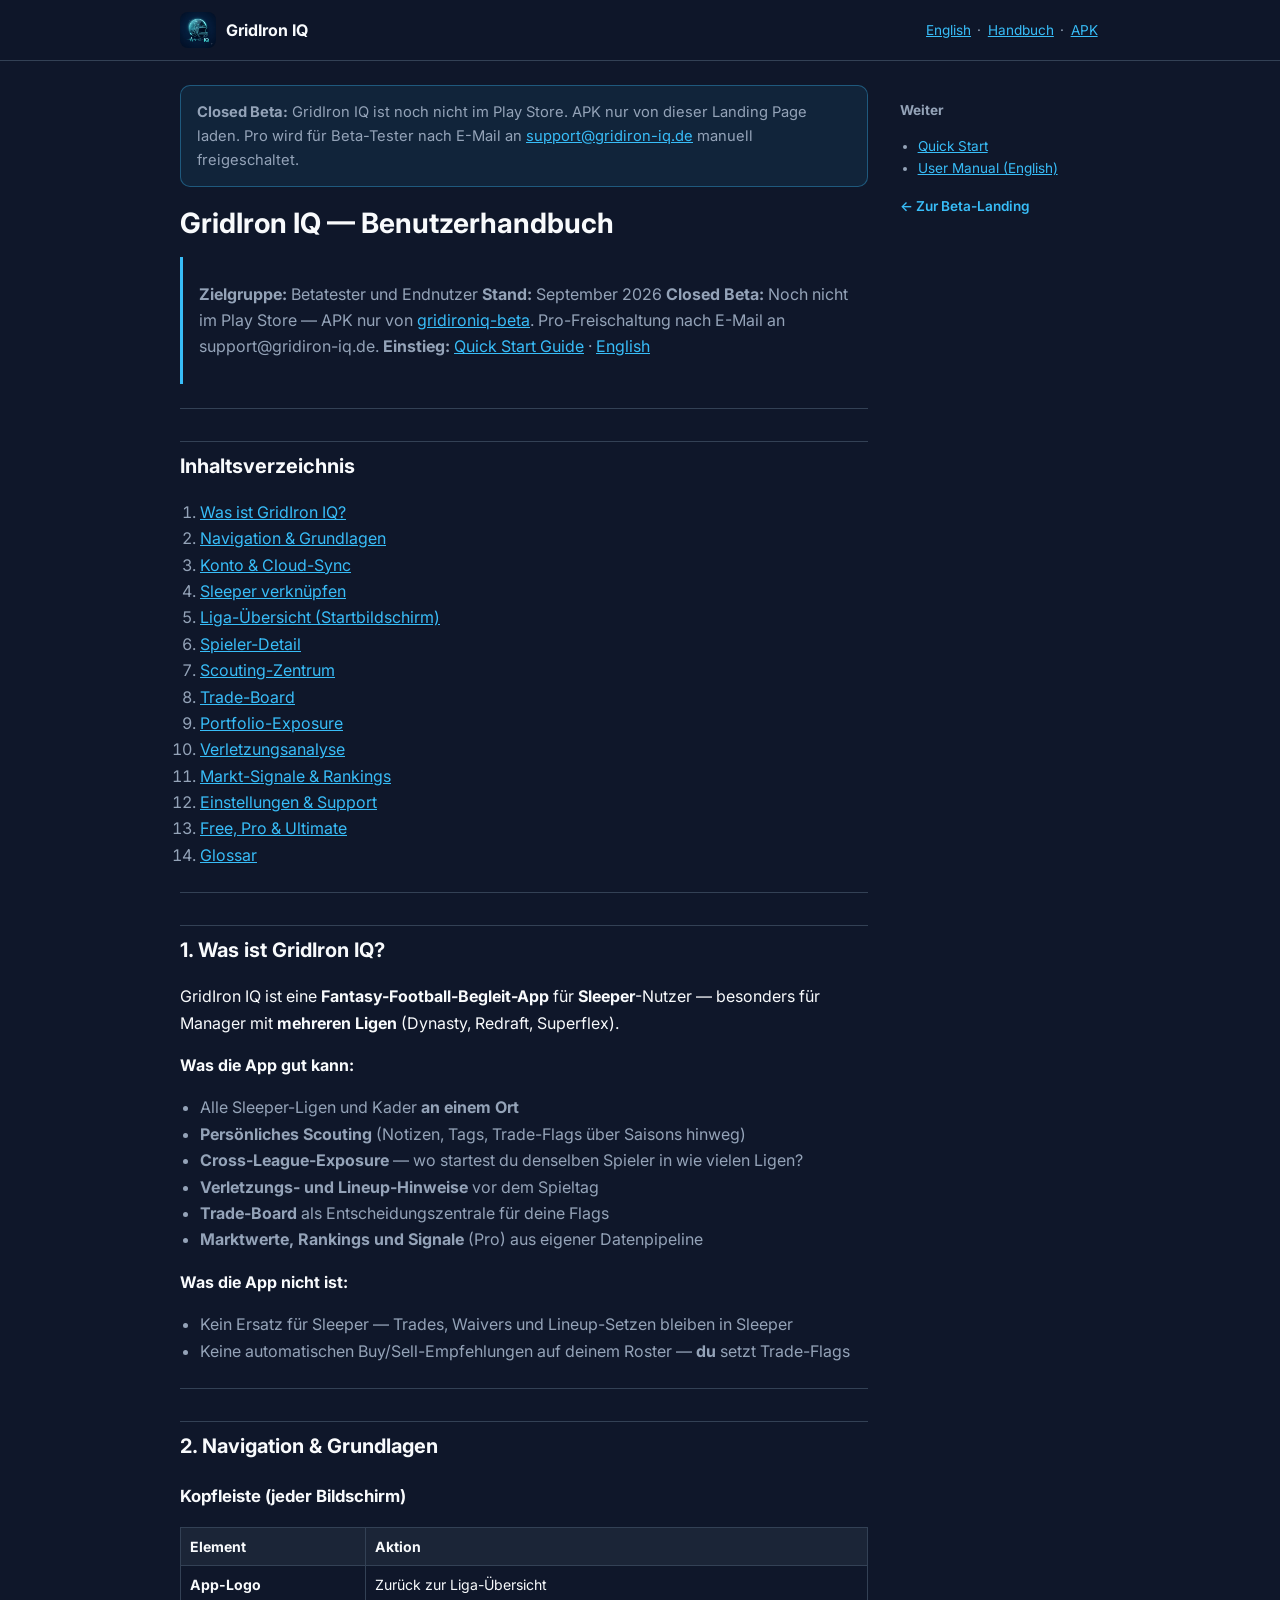
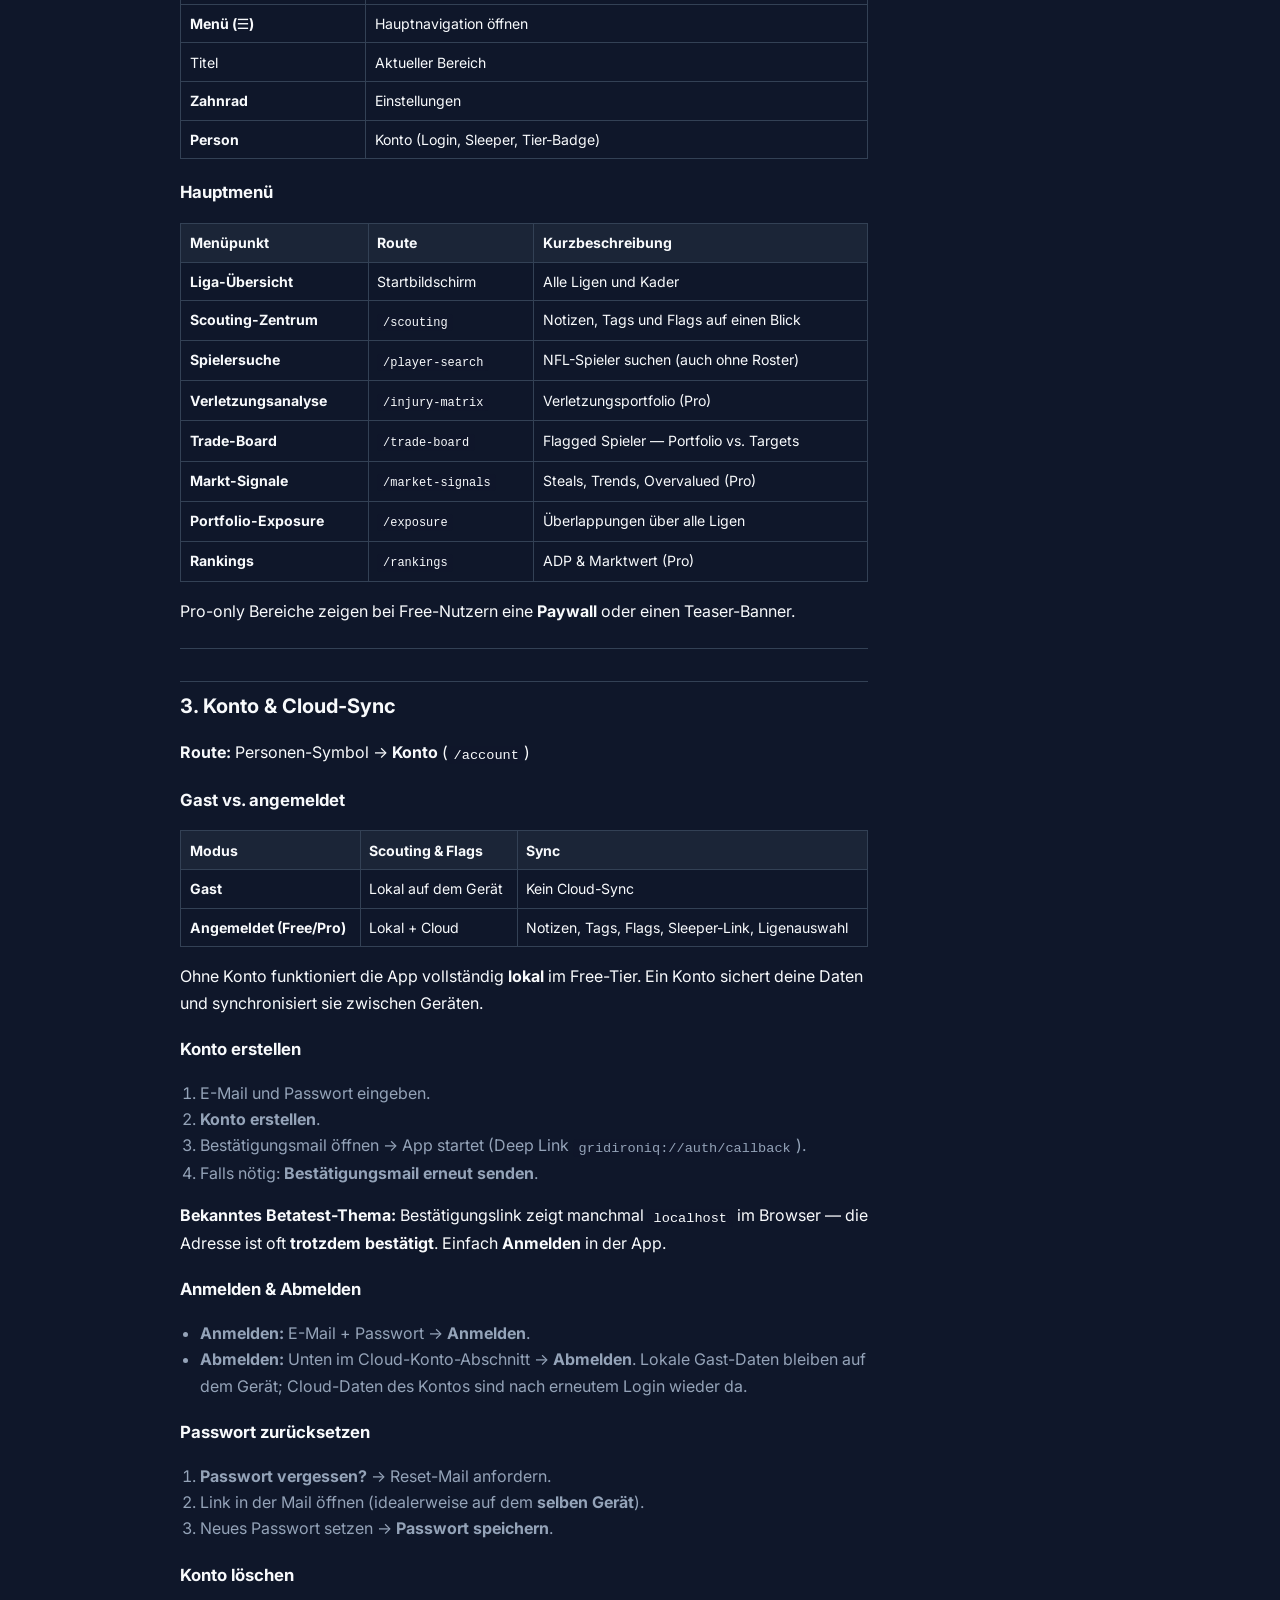
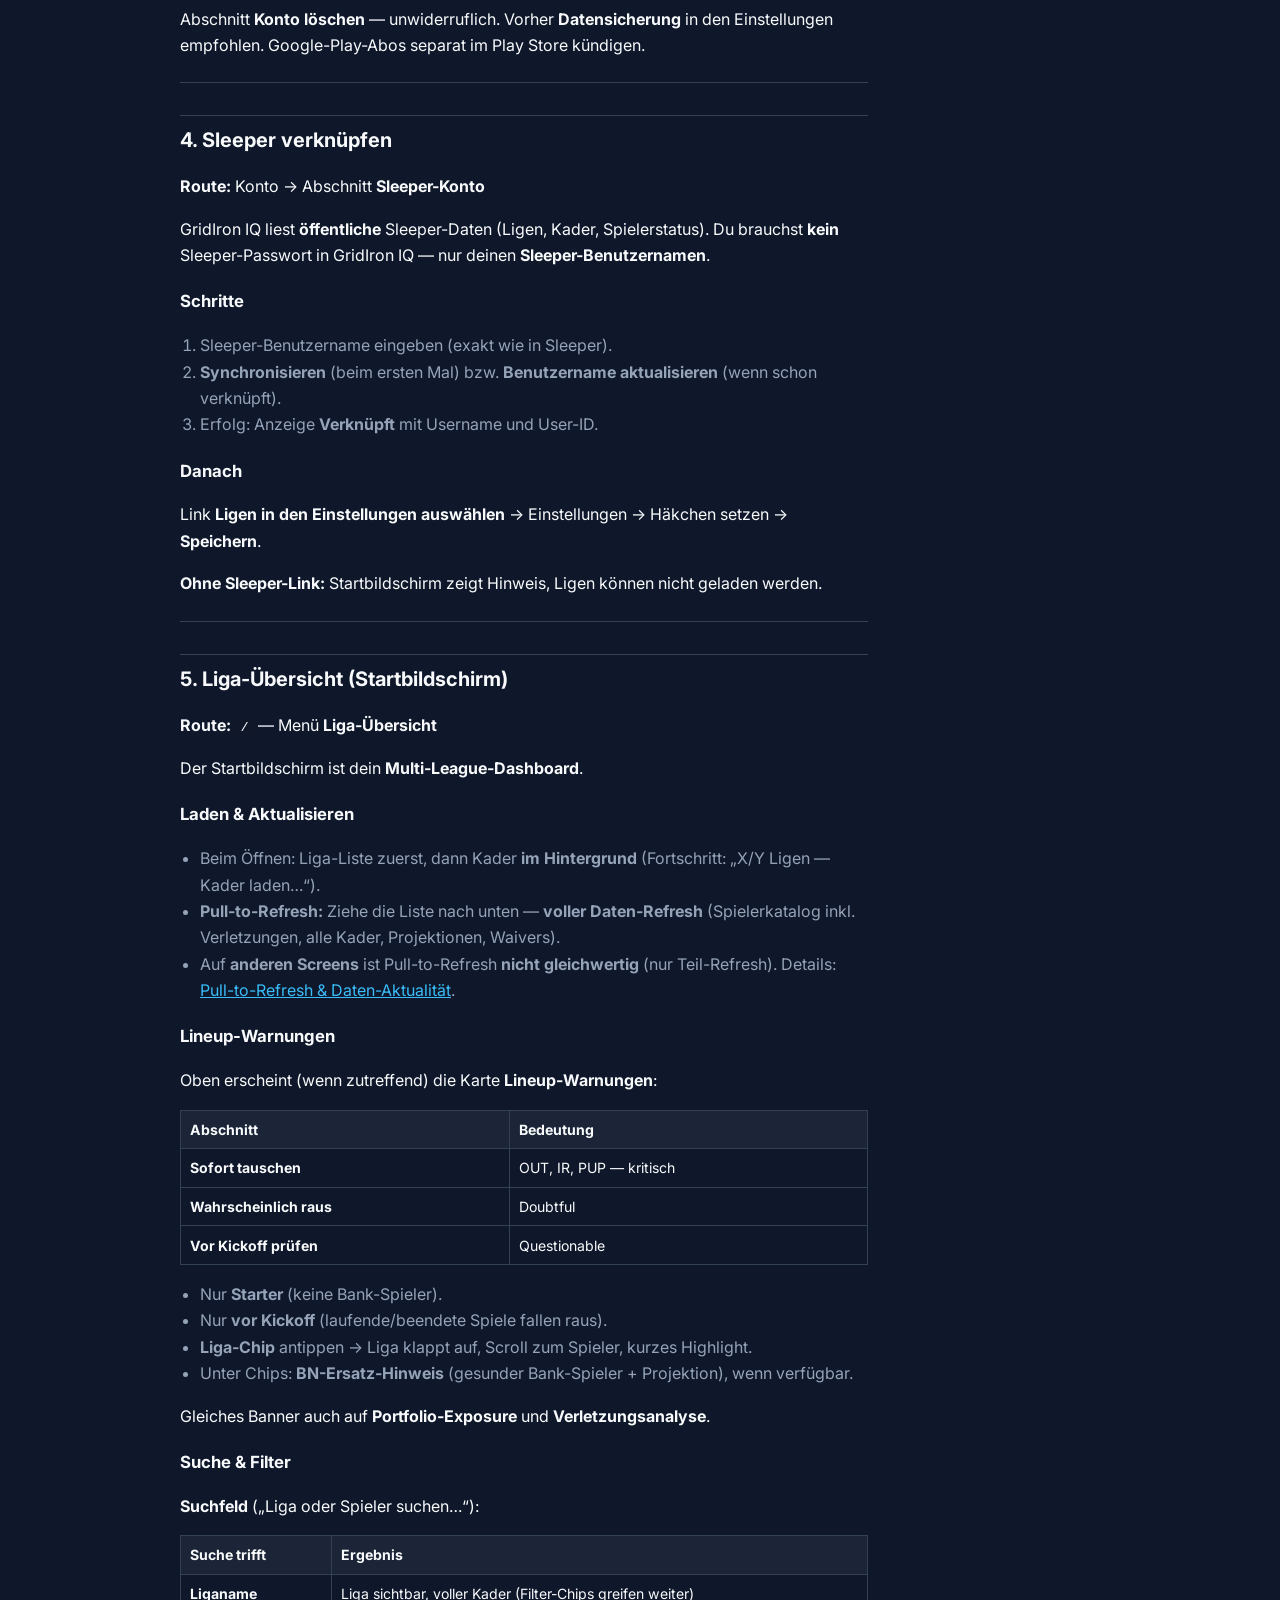
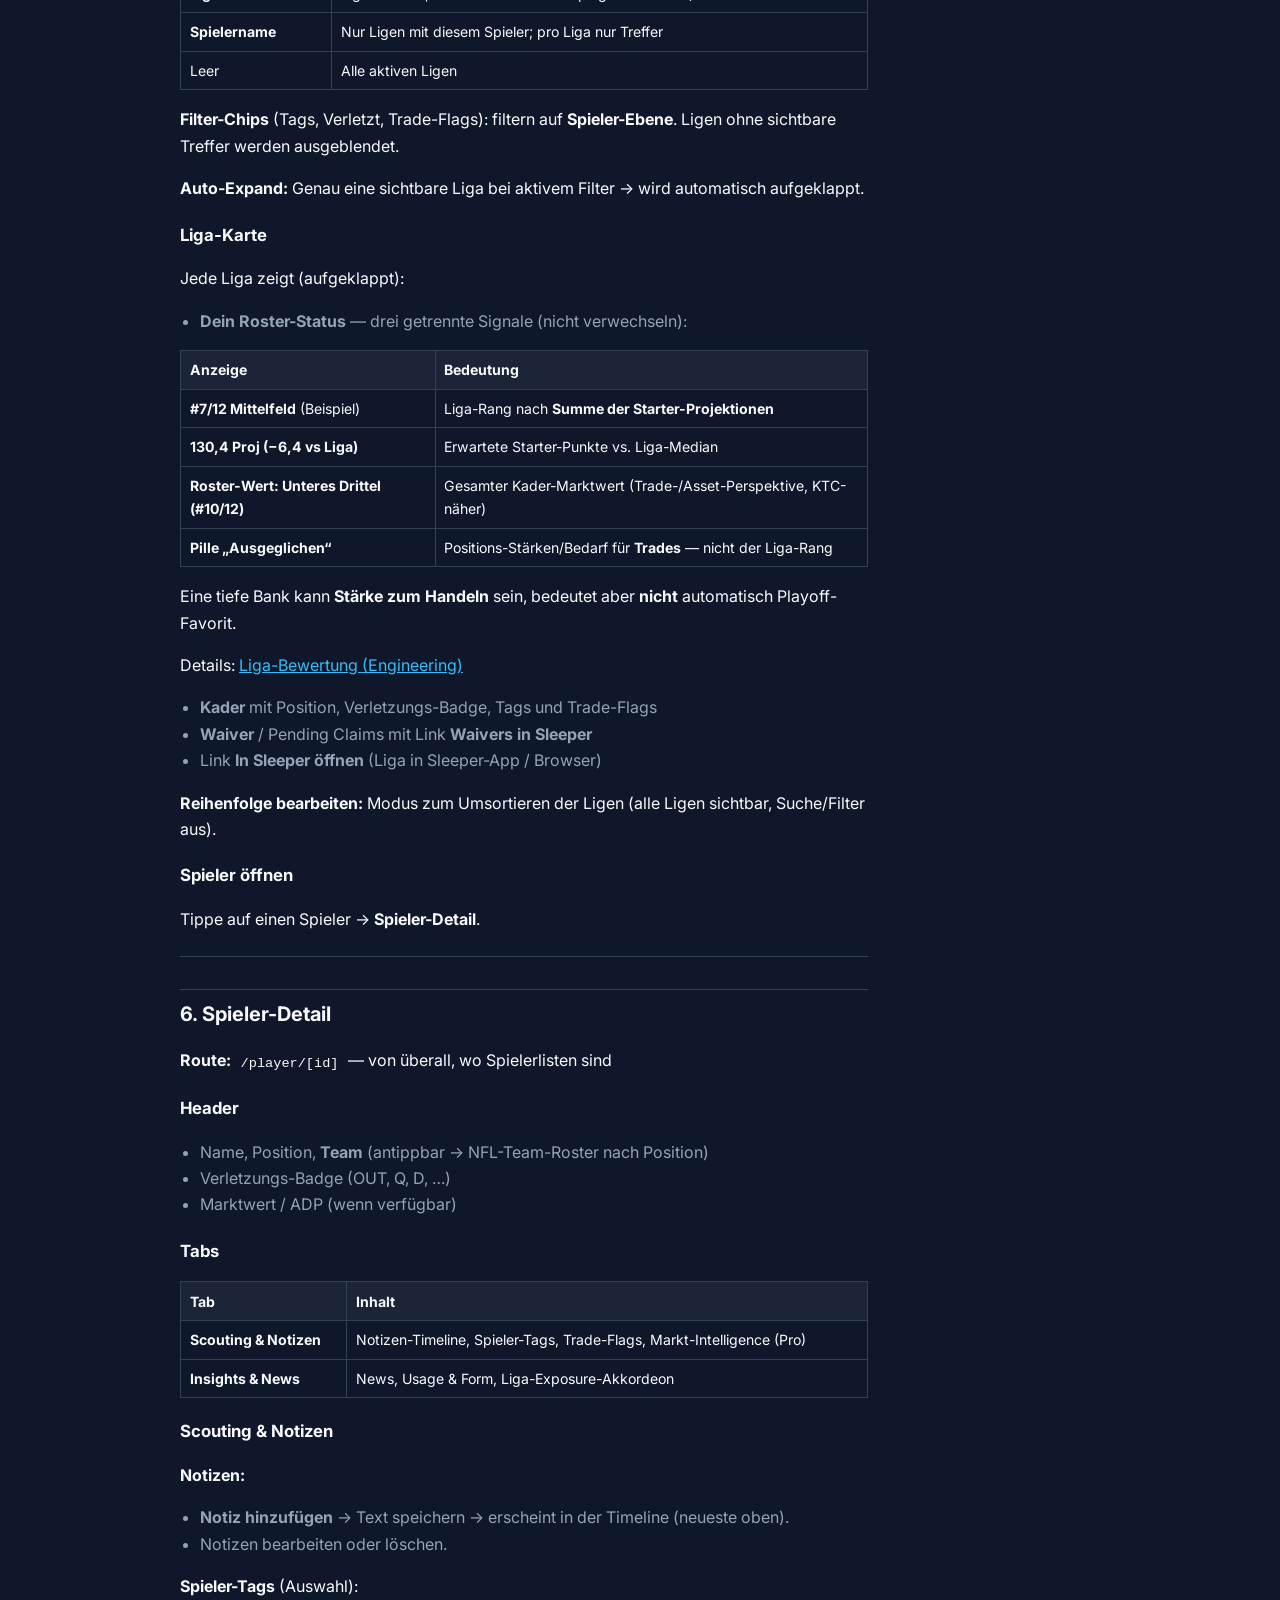
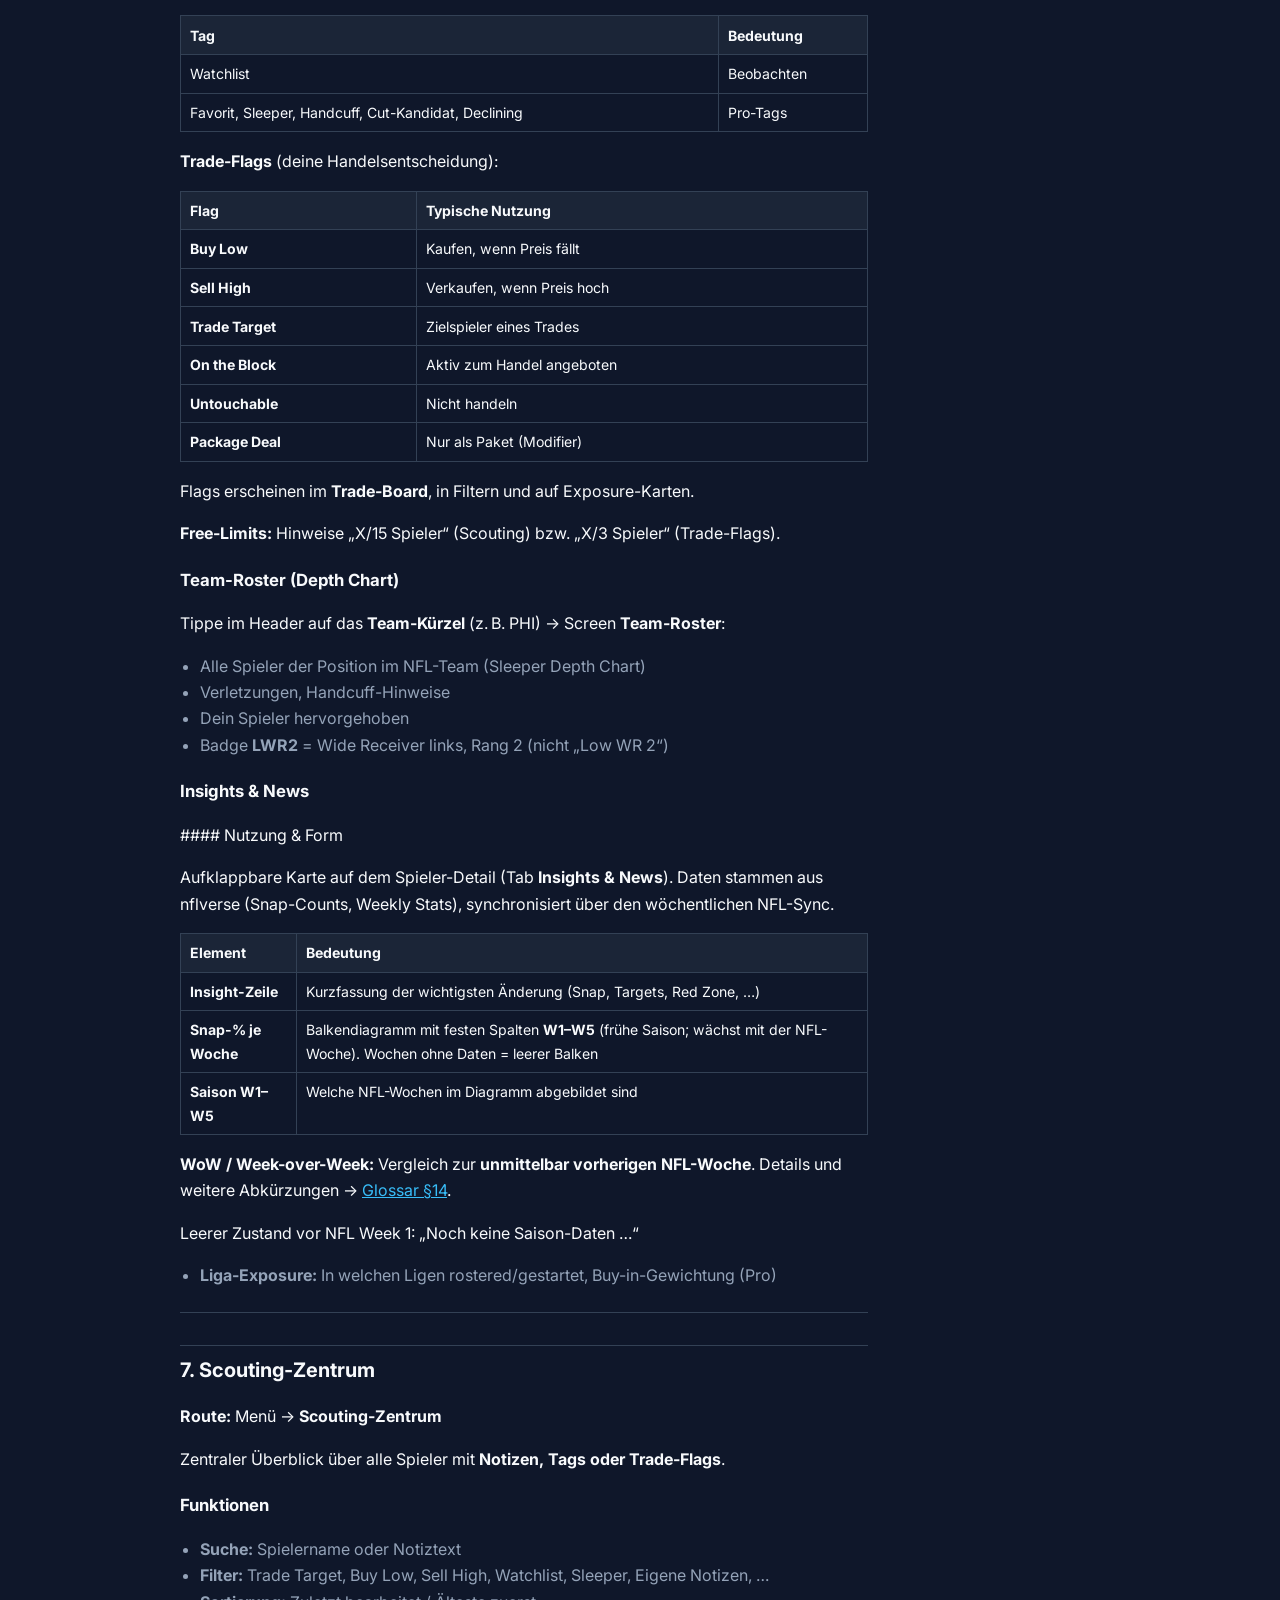
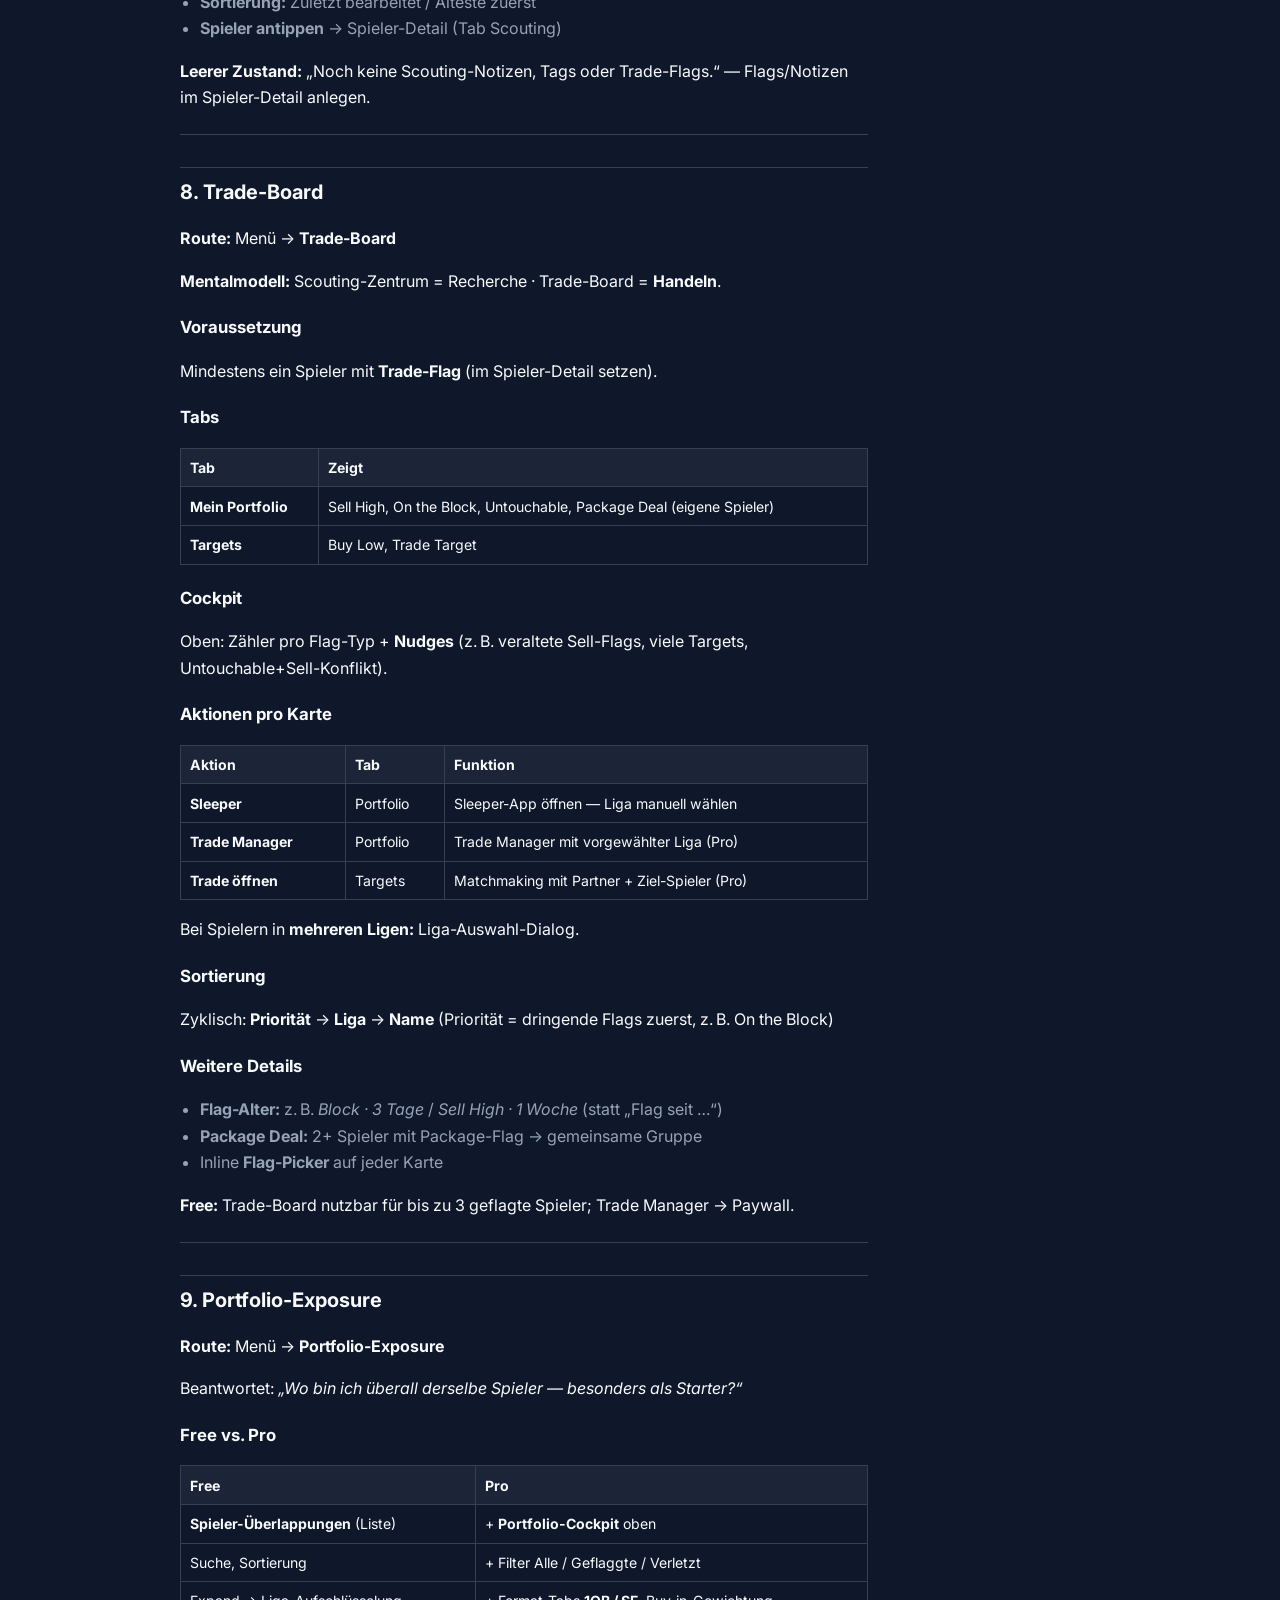
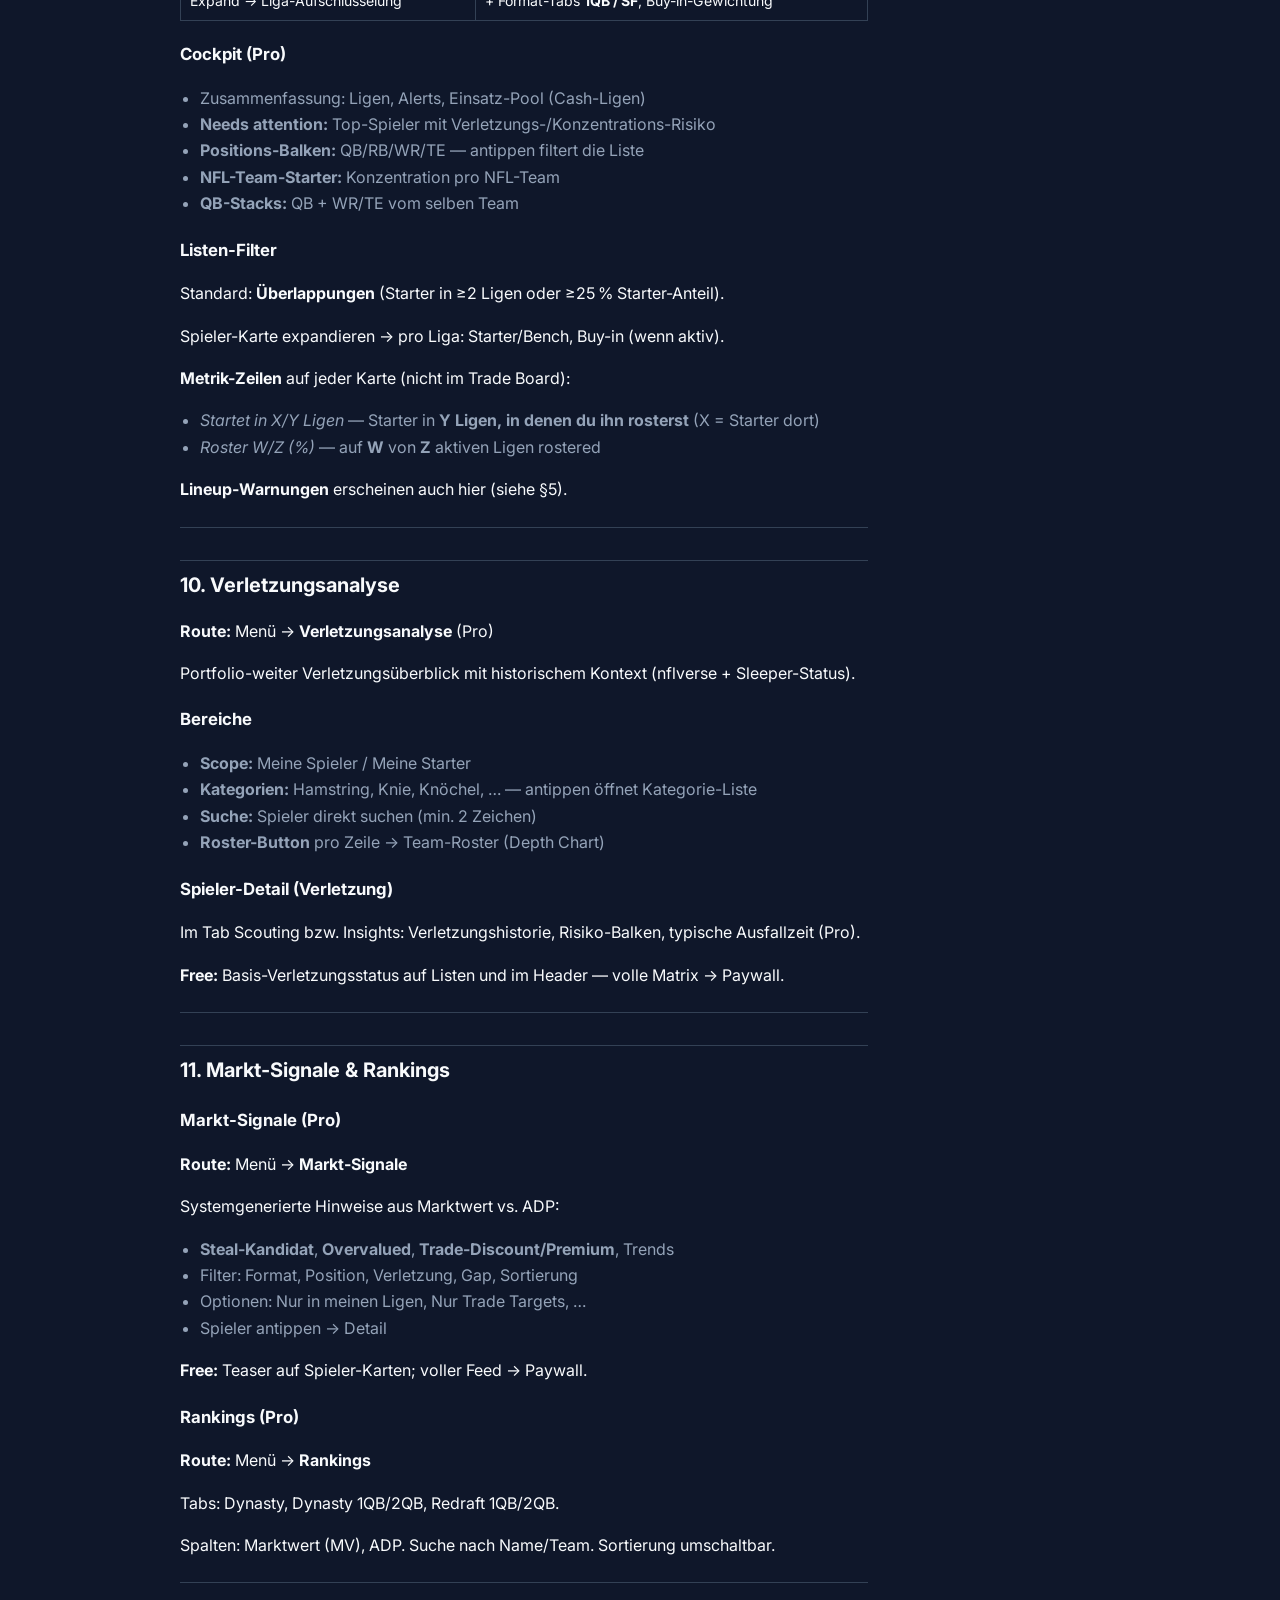
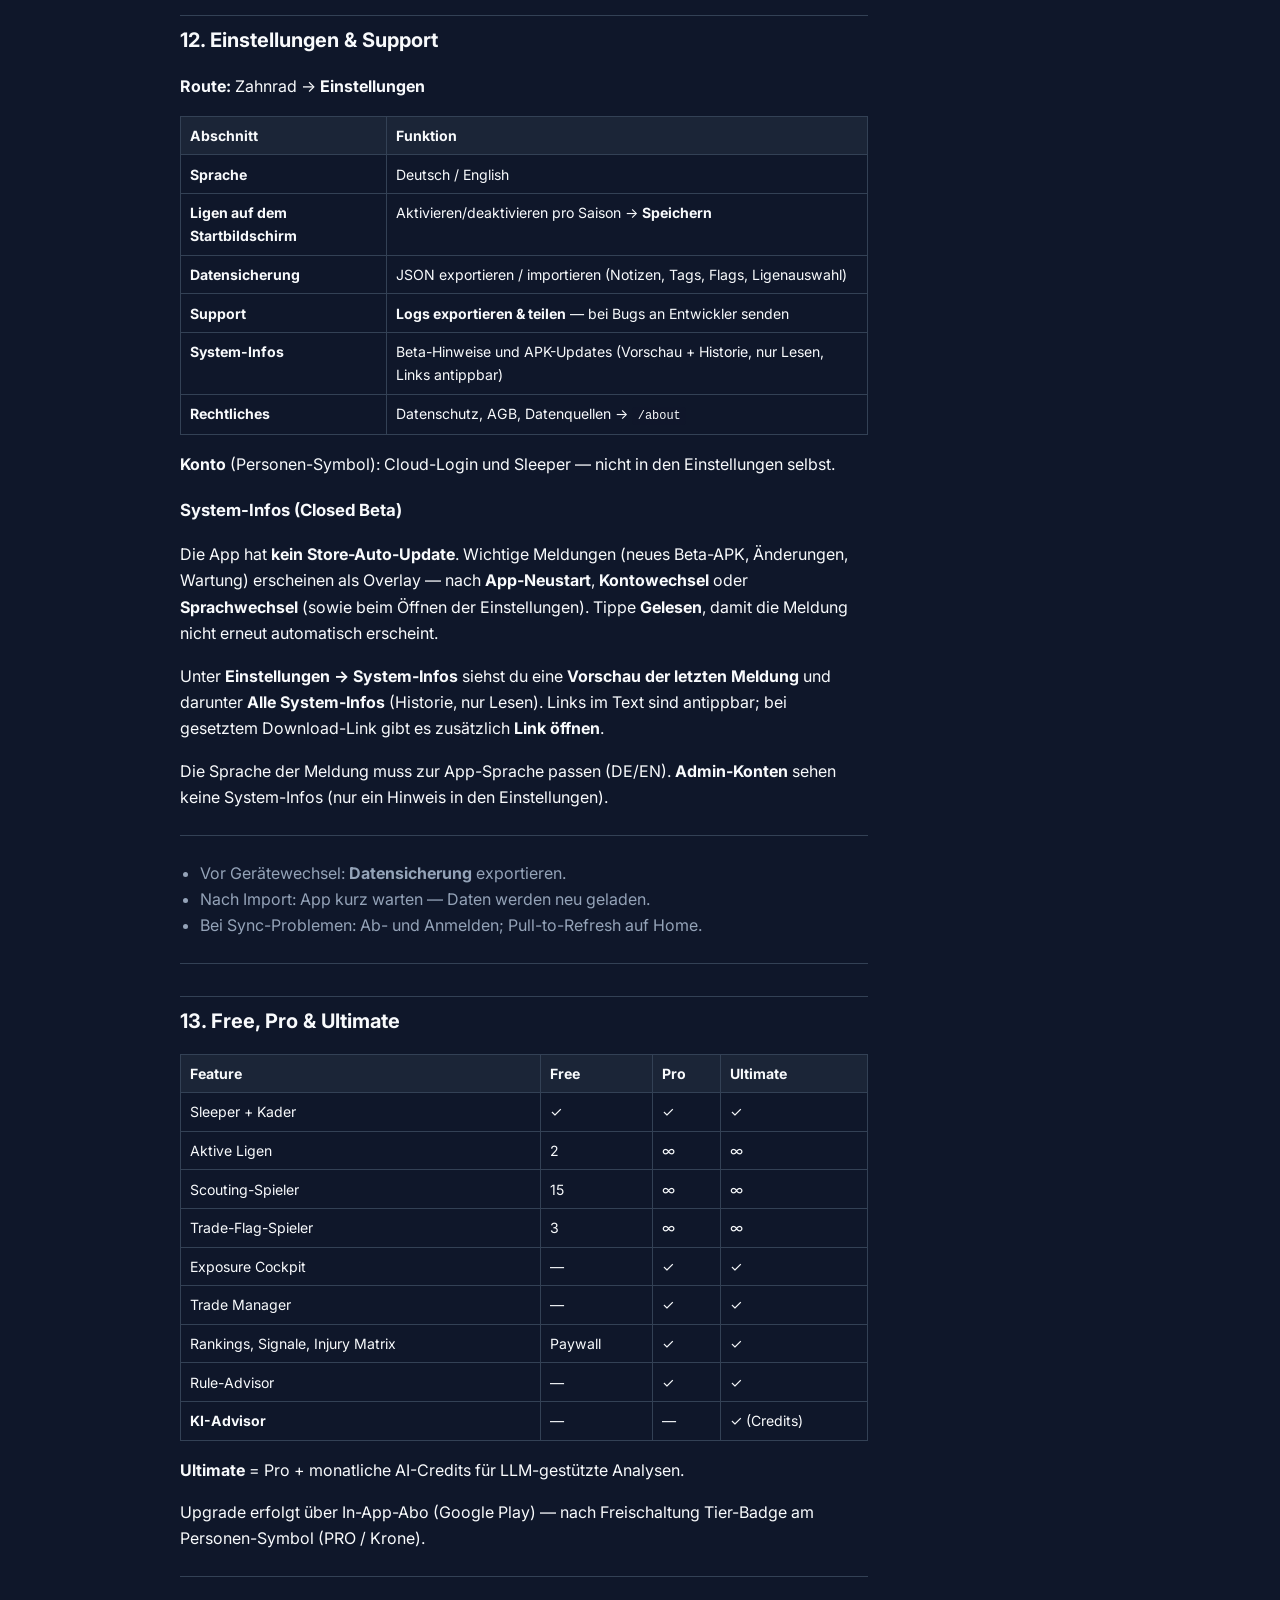
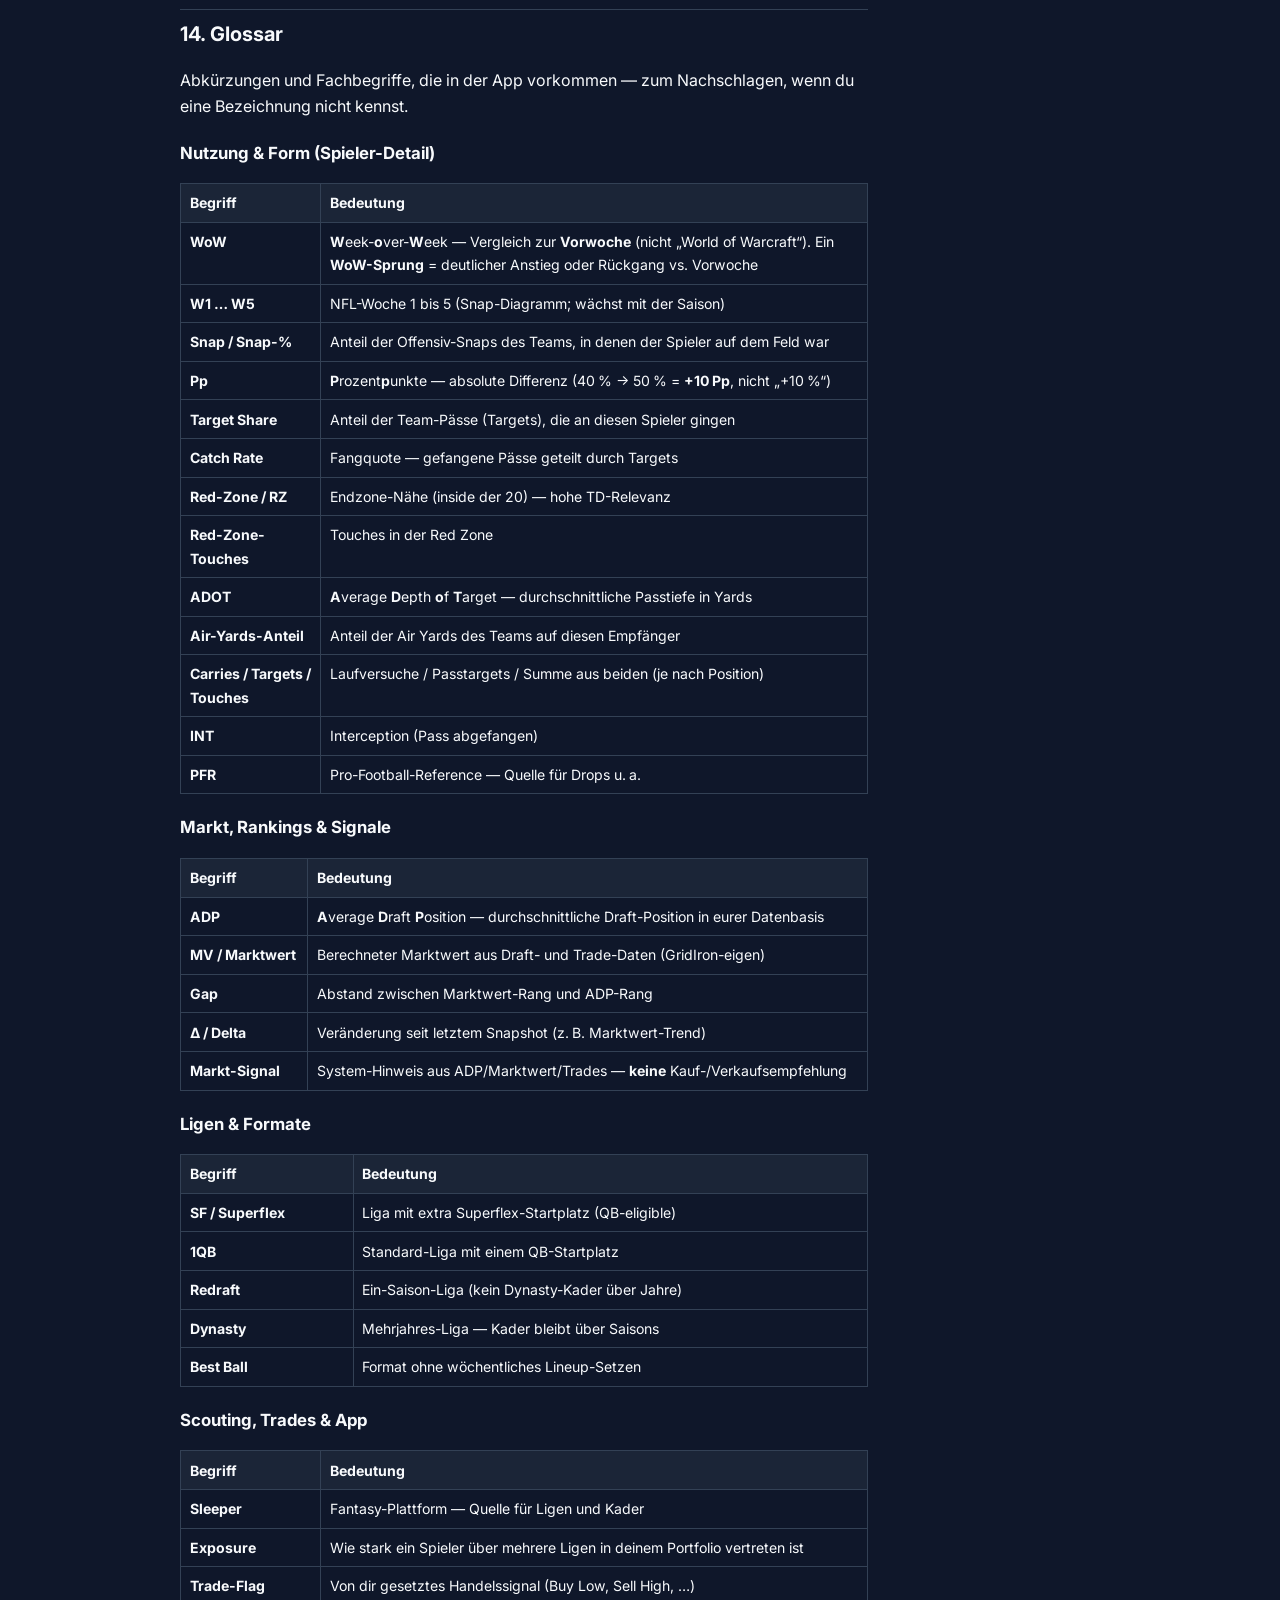
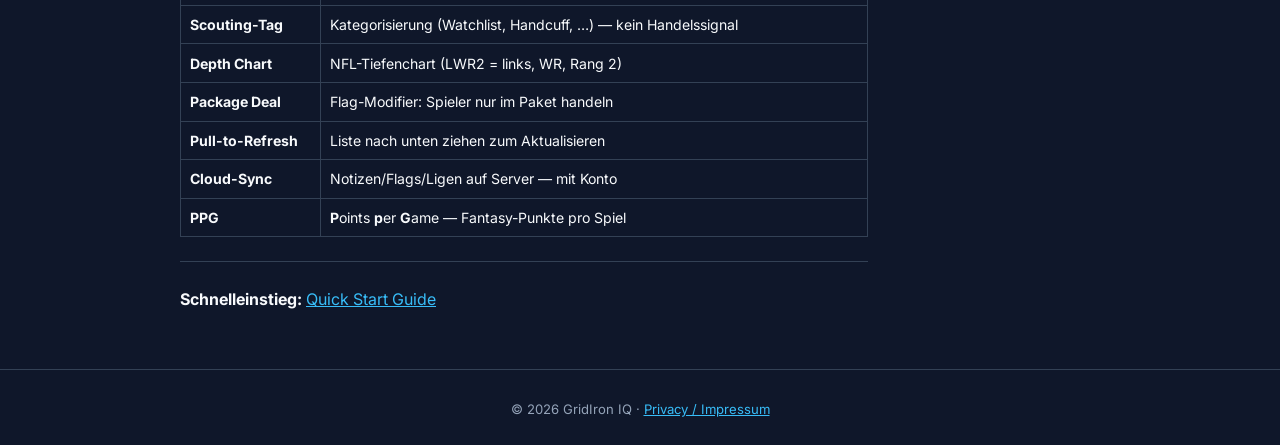
==== guide/manual-de.html @ e026263f "Add public guides, sideload visuals, and VirusTotal trust links. Publish Quick Start and User Manual" ====
<!DOCTYPE html>
<html lang="de">
<head>
  <meta charset="utf-8">
  <meta name="viewport" content="width=device-width, initial-scale=1">
  <meta name="robots" content="index,follow">
  <title>GridIron IQ — Benutzerhandbuch</title>
  <link rel="icon" href="../assets/icon.png" type="image/png">
  <link rel="preconnect" href="https://fonts.googleapis.com">
  <link rel="preconnect" href="https://fonts.gstatic.com" crossorigin>
  <link href="https://fonts.googleapis.com/css2?family=Inter:wght@400;500;600;700&display=swap" rel="stylesheet">
  <link rel="stylesheet" href="doc.css">
</head>
<body>
  <header class="doc-header">
    <div class="doc-header-inner">
      <a class="doc-brand" href="../index.html">
        <img src="../assets/icon.png" alt="" width="36" height="36">
        <span>GridIron IQ</span>
      </a>
      <nav class="doc-nav"><a href="quickstart-en.html">English</a> · <a href="manual-de.html">Handbuch</a> · <a href="../index.html#download">APK</a></nav>
    </div>
  </header>
  <main class="doc-main">
    <article class="doc-article">
      <p class="doc-beta"><strong>Closed Beta:</strong> GridIron IQ ist noch nicht im Play Store. APK nur von dieser Landing Page laden. Pro wird für Beta-Tester nach E-Mail an <a href="mailto:support@gridiron-iq.de">support@gridiron-iq.de</a> manuell freigeschaltet.</p>
      <h1 id="gridiron-iq-benutzerhandbuch">GridIron IQ — Benutzerhandbuch</h1>
<blockquote><p><strong>Zielgruppe:</strong> Betatester und Endnutzer   <strong>Stand:</strong> September 2026   <strong>Closed Beta:</strong> Noch nicht im Play Store — APK nur von <a href="https://nuebelm.github.io/gridironiq-beta/">gridironiq-beta</a>. Pro-Freischaltung nach E-Mail an support@gridiron-iq.de.   <strong>Einstieg:</strong> <a href="quickstart-de.html">Quick Start Guide</a> · <a href="manual-en.html">English</a></p></blockquote>
<hr>
<h2 id="inhaltsverzeichnis">Inhaltsverzeichnis</h2>
<ol>
<li><a href="#1-was-ist-gridiron-iq">Was ist GridIron IQ?</a></li>
<li><a href="#2-navigation--grundlagen">Navigation & Grundlagen</a></li>
<li><a href="#3-konto--cloud-sync">Konto & Cloud-Sync</a></li>
<li><a href="#4-sleeper-verknüpfen">Sleeper verknüpfen</a></li>
<li><a href="#5-liga-übersicht-startbildschirm">Liga-Übersicht (Startbildschirm)</a></li>
<li><a href="#6-spieler-detail">Spieler-Detail</a></li>
<li><a href="#7-scouting-zentrum">Scouting-Zentrum</a></li>
<li><a href="#8-trade-board">Trade-Board</a></li>
<li><a href="#9-portfolio-exposure">Portfolio-Exposure</a></li>
<li><a href="#10-verletzungsanalyse">Verletzungsanalyse</a></li>
<li><a href="#11-markt-signale--rankings">Markt-Signale & Rankings</a></li>
<li><a href="#12-einstellungen--support">Einstellungen & Support</a></li>
<li><a href="#13-free-pro--ultimate">Free, Pro & Ultimate</a></li>
<li><a href="#14-glossar">Glossar</a></li>
</ol>
<hr>
<h2 id="1-was-ist-gridiron-iq">1. Was ist GridIron IQ?</h2>
<p>GridIron IQ ist eine <strong>Fantasy-Football-Begleit-App</strong> für <strong>Sleeper</strong>-Nutzer — besonders für Manager mit <strong>mehreren Ligen</strong> (Dynasty, Redraft, Superflex).</p>
<p><strong>Was die App gut kann:</strong></p>
<ul>
<li>Alle Sleeper-Ligen und Kader <strong>an einem Ort</strong></li>
<li><strong>Persönliches Scouting</strong> (Notizen, Tags, Trade-Flags über Saisons hinweg)</li>
<li><strong>Cross-League-Exposure</strong> — wo startest du denselben Spieler in wie vielen Ligen?</li>
<li><strong>Verletzungs- und Lineup-Hinweise</strong> vor dem Spieltag</li>
<li><strong>Trade-Board</strong> als Entscheidungszentrale für deine Flags</li>
<li><strong>Marktwerte, Rankings und Signale</strong> (Pro) aus eigener Datenpipeline</li>
</ul>
<p><strong>Was die App nicht ist:</strong></p>
<ul>
<li>Kein Ersatz für Sleeper — Trades, Waivers und Lineup-Setzen bleiben in Sleeper</li>
<li>Keine automatischen Buy/Sell-Empfehlungen auf deinem Roster — <strong>du</strong> setzt Trade-Flags</li>
</ul>
<hr>
<h2 id="2-navigation-grundlagen">2. Navigation & Grundlagen</h2>
<h3 id="kopfleiste-jeder-bildschirm">Kopfleiste (jeder Bildschirm)</h3>
<table><thead><tr><th>Element</th><th>Aktion</th></tr></thead><tbody><tr><td><strong>App-Logo</strong></td><td>Zurück zur Liga-Übersicht</td></tr><tr><td><strong>Menü (☰)</strong></td><td>Hauptnavigation öffnen</td></tr><tr><td>Titel</td><td>Aktueller Bereich</td></tr><tr><td><strong>Zahnrad</strong></td><td>Einstellungen</td></tr><tr><td><strong>Person</strong></td><td>Konto (Login, Sleeper, Tier-Badge)</td></tr></tbody></table>
<h3 id="hauptmen">Hauptmenü</h3>
<table><thead><tr><th>Menüpunkt</th><th>Route</th><th>Kurzbeschreibung</th></tr></thead><tbody><tr><td><strong>Liga-Übersicht</strong></td><td>Startbildschirm</td><td>Alle Ligen und Kader</td></tr><tr><td><strong>Scouting-Zentrum</strong></td><td><code>/scouting</code></td><td>Notizen, Tags und Flags auf einen Blick</td></tr><tr><td><strong>Spielersuche</strong></td><td><code>/player-search</code></td><td>NFL-Spieler suchen (auch ohne Roster)</td></tr><tr><td><strong>Verletzungsanalyse</strong></td><td><code>/injury-matrix</code></td><td>Verletzungsportfolio (Pro)</td></tr><tr><td><strong>Trade-Board</strong></td><td><code>/trade-board</code></td><td>Flagged Spieler — Portfolio vs. Targets</td></tr><tr><td><strong>Markt-Signale</strong></td><td><code>/market-signals</code></td><td>Steals, Trends, Overvalued (Pro)</td></tr><tr><td><strong>Portfolio-Exposure</strong></td><td><code>/exposure</code></td><td>Überlappungen über alle Ligen</td></tr><tr><td><strong>Rankings</strong></td><td><code>/rankings</code></td><td>ADP & Marktwert (Pro)</td></tr></tbody></table>
<p>Pro-only Bereiche zeigen bei Free-Nutzern eine <strong>Paywall</strong> oder einen Teaser-Banner.</p>
<hr>
<h2 id="3-konto-cloud-sync">3. Konto & Cloud-Sync</h2>
<p><strong>Route:</strong> Personen-Symbol → <strong>Konto</strong> (<code>/account</code>)</p>
<h3 id="gast-vs-angemeldet">Gast vs. angemeldet</h3>
<table><thead><tr><th>Modus</th><th>Scouting & Flags</th><th>Sync</th></tr></thead><tbody><tr><td><strong>Gast</strong></td><td>Lokal auf dem Gerät</td><td>Kein Cloud-Sync</td></tr><tr><td><strong>Angemeldet (Free/Pro)</strong></td><td>Lokal + Cloud</td><td>Notizen, Tags, Flags, Sleeper-Link, Ligenauswahl</td></tr></tbody></table>
<p>Ohne Konto funktioniert die App vollständig <strong>lokal</strong> im Free-Tier. Ein Konto sichert deine Daten und synchronisiert sie zwischen Geräten.</p>
<h3 id="konto-erstellen">Konto erstellen</h3>
<ol>
<li>E-Mail und Passwort eingeben.</li>
<li><strong>Konto erstellen</strong>.</li>
<li>Bestätigungsmail öffnen → App startet (Deep Link <code>gridironiq://auth/callback</code>).</li>
<li>Falls nötig: <strong>Bestätigungsmail erneut senden</strong>.</li>
</ol>
<p><strong>Bekanntes Betatest-Thema:</strong> Bestätigungslink zeigt manchmal <code>localhost</code> im Browser — die Adresse ist oft <strong>trotzdem bestätigt</strong>. Einfach <strong>Anmelden</strong> in der App.</p>
<h3 id="anmelden-abmelden">Anmelden & Abmelden</h3>
<ul>
<li><strong>Anmelden:</strong> E-Mail + Passwort → <strong>Anmelden</strong>.</li>
<li><strong>Abmelden:</strong> Unten im Cloud-Konto-Abschnitt → <strong>Abmelden</strong>. Lokale Gast-Daten bleiben auf dem Gerät; Cloud-Daten des Kontos sind nach erneutem Login wieder da.</li>
</ul>
<h3 id="passwort-zurcksetzen">Passwort zurücksetzen</h3>
<ol>
<li><strong>Passwort vergessen?</strong> → Reset-Mail anfordern.</li>
<li>Link in der Mail öffnen (idealerweise auf dem <strong>selben Gerät</strong>).</li>
<li>Neues Passwort setzen → <strong>Passwort speichern</strong>.</li>
</ol>
<h3 id="konto-lschen">Konto löschen</h3>
<p>Abschnitt <strong>Konto löschen</strong> — unwiderruflich. Vorher <strong>Datensicherung</strong> in den Einstellungen empfohlen. Google-Play-Abos separat im Play Store kündigen.</p>
<hr>
<h2 id="4-sleeper-verknpfen">4. Sleeper verknüpfen</h2>
<p><strong>Route:</strong> Konto → Abschnitt <strong>Sleeper-Konto</strong></p>
<p>GridIron IQ liest <strong>öffentliche</strong> Sleeper-Daten (Ligen, Kader, Spielerstatus). Du brauchst <strong>kein</strong> Sleeper-Passwort in GridIron IQ — nur deinen <strong>Sleeper-Benutzernamen</strong>.</p>
<h3 id="schritte">Schritte</h3>
<ol>
<li>Sleeper-Benutzername eingeben (exakt wie in Sleeper).</li>
<li><strong>Synchronisieren</strong> (beim ersten Mal) bzw. <strong>Benutzername aktualisieren</strong> (wenn schon verknüpft).</li>
<li>Erfolg: Anzeige <strong>Verknüpft</strong> mit Username und User-ID.</li>
</ol>
<h3 id="danach">Danach</h3>
<p>Link <strong>Ligen in den Einstellungen auswählen</strong> → Einstellungen → Häkchen setzen → <strong>Speichern</strong>.</p>
<p><strong>Ohne Sleeper-Link:</strong> Startbildschirm zeigt Hinweis, Ligen können nicht geladen werden.</p>
<hr>
<h2 id="5-liga-bersicht-startbildschirm">5. Liga-Übersicht (Startbildschirm)</h2>
<p><strong>Route:</strong> <code>/</code> — Menü <strong>Liga-Übersicht</strong></p>
<p>Der Startbildschirm ist dein <strong>Multi-League-Dashboard</strong>.</p>
<h3 id="laden-aktualisieren">Laden & Aktualisieren</h3>
<ul>
<li>Beim Öffnen: Liga-Liste zuerst, dann Kader <strong>im Hintergrund</strong> (Fortschritt: „X/Y Ligen — Kader laden…“).</li>
<li><strong>Pull-to-Refresh:</strong> Ziehe die Liste nach unten — <strong>voller Daten-Refresh</strong> (Spielerkatalog inkl. Verletzungen, alle Kader, Projektionen, Waivers).</li>
<li>Auf <strong>anderen Screens</strong> ist Pull-to-Refresh <strong>nicht gleichwertig</strong> (nur Teil-Refresh). Details: <a href="features/pull-to-refresh-and-data-freshness.md">Pull-to-Refresh & Daten-Aktualität</a>.</li>
</ul>
<h3 id="lineup-warnungen">Lineup-Warnungen</h3>
<p>Oben erscheint (wenn zutreffend) die Karte <strong>Lineup-Warnungen</strong>:</p>
<table><thead><tr><th>Abschnitt</th><th>Bedeutung</th></tr></thead><tbody><tr><td><strong>Sofort tauschen</strong></td><td>OUT, IR, PUP — kritisch</td></tr><tr><td><strong>Wahrscheinlich raus</strong></td><td>Doubtful</td></tr><tr><td><strong>Vor Kickoff prüfen</strong></td><td>Questionable</td></tr></tbody></table>
<ul>
<li>Nur <strong>Starter</strong> (keine Bank-Spieler).</li>
<li>Nur <strong>vor Kickoff</strong> (laufende/beendete Spiele fallen raus).</li>
<li><strong>Liga-Chip</strong> antippen → Liga klappt auf, Scroll zum Spieler, kurzes Highlight.</li>
<li>Unter Chips: <strong>BN-Ersatz-Hinweis</strong> (gesunder Bank-Spieler + Projektion), wenn verfügbar.</li>
</ul>
<p>Gleiches Banner auch auf <strong>Portfolio-Exposure</strong> und <strong>Verletzungsanalyse</strong>.</p>
<h3 id="suche-filter">Suche & Filter</h3>
<p><strong>Suchfeld</strong> („Liga oder Spieler suchen…“):</p>
<table><thead><tr><th>Suche trifft</th><th>Ergebnis</th></tr></thead><tbody><tr><td><strong>Liganame</strong></td><td>Liga sichtbar, voller Kader (Filter-Chips greifen weiter)</td></tr><tr><td><strong>Spielername</strong></td><td>Nur Ligen mit diesem Spieler; pro Liga nur Treffer</td></tr><tr><td>Leer</td><td>Alle aktiven Ligen</td></tr></tbody></table>
<p><strong>Filter-Chips</strong> (Tags, Verletzt, Trade-Flags): filtern auf <strong>Spieler-Ebene</strong>. Ligen ohne sichtbare Treffer werden ausgeblendet.</p>
<p><strong>Auto-Expand:</strong> Genau eine sichtbare Liga bei aktivem Filter → wird automatisch aufgeklappt.</p>
<h3 id="liga-karte">Liga-Karte</h3>
<p>Jede Liga zeigt (aufgeklappt):</p>
<ul>
<li><strong>Dein Roster-Status</strong> — drei getrennte Signale (nicht verwechseln):</li>
</ul>
<table><thead><tr><th>Anzeige</th><th>Bedeutung</th></tr></thead><tbody><tr><td><strong>#7/12 Mittelfeld</strong> (Beispiel)</td><td>Liga-Rang nach <strong>Summe der Starter-Projektionen</strong></td></tr><tr><td><strong>130,4 Proj (−6,4 vs Liga)</strong></td><td>Erwartete Starter-Punkte vs. Liga-Median</td></tr><tr><td><strong>Roster-Wert: Unteres Drittel (#10/12)</strong></td><td>Gesamter Kader-Marktwert (Trade-/Asset-Perspektive, KTC-näher)</td></tr><tr><td><strong>Pille „Ausgeglichen“</strong></td><td>Positions-Stärken/Bedarf für <strong>Trades</strong> — nicht der Liga-Rang</td></tr></tbody></table>
<p>Eine tiefe Bank kann <strong>Stärke zum Handeln</strong> sein, bedeutet aber <strong>nicht</strong> automatisch Playoff-Favorit.</p>
<p>Details: <a href="../engineering/33-league-roster-evaluation.md">Liga-Bewertung (Engineering)</a></p>
<ul>
<li><strong>Kader</strong> mit Position, Verletzungs-Badge, Tags und Trade-Flags</li>
<li><strong>Waiver</strong> / Pending Claims mit Link <strong>Waivers in Sleeper</strong></li>
<li>Link <strong>In Sleeper öffnen</strong> (Liga in Sleeper-App / Browser)</li>
</ul>
<p><strong>Reihenfolge bearbeiten:</strong> Modus zum Umsortieren der Ligen (alle Ligen sichtbar, Suche/Filter aus).</p>
<h3 id="spieler-ffnen">Spieler öffnen</h3>
<p>Tippe auf einen Spieler → <strong>Spieler-Detail</strong>.</p>
<hr>
<h2 id="6-spieler-detail">6. Spieler-Detail</h2>
<p><strong>Route:</strong> <code>/player/[id]</code> — von überall, wo Spielerlisten sind</p>
<h3 id="header">Header</h3>
<ul>
<li>Name, Position, <strong>Team</strong> (antippbar → NFL-Team-Roster nach Position)</li>
<li>Verletzungs-Badge (OUT, Q, D, …)</li>
<li>Marktwert / ADP (wenn verfügbar)</li>
</ul>
<h3 id="tabs">Tabs</h3>
<table><thead><tr><th>Tab</th><th>Inhalt</th></tr></thead><tbody><tr><td><strong>Scouting & Notizen</strong></td><td>Notizen-Timeline, Spieler-Tags, Trade-Flags, Markt-Intelligence (Pro)</td></tr><tr><td><strong>Insights & News</strong></td><td>News, Usage & Form, Liga-Exposure-Akkordeon</td></tr></tbody></table>
<h3 id="scouting-notizen">Scouting & Notizen</h3>
<p><strong>Notizen:</strong></p>
<ul>
<li><strong>Notiz hinzufügen</strong> → Text speichern → erscheint in der Timeline (neueste oben).</li>
<li>Notizen bearbeiten oder löschen.</li>
</ul>
<p><strong>Spieler-Tags</strong> (Auswahl):</p>
<table><thead><tr><th>Tag</th><th>Bedeutung</th></tr></thead><tbody><tr><td>Watchlist</td><td>Beobachten</td></tr><tr><td>Favorit, Sleeper, Handcuff, Cut-Kandidat, Declining</td><td>Pro-Tags</td></tr></tbody></table>
<p><strong>Trade-Flags</strong> (deine Handelsentscheidung):</p>
<table><thead><tr><th>Flag</th><th>Typische Nutzung</th></tr></thead><tbody><tr><td><strong>Buy Low</strong></td><td>Kaufen, wenn Preis fällt</td></tr><tr><td><strong>Sell High</strong></td><td>Verkaufen, wenn Preis hoch</td></tr><tr><td><strong>Trade Target</strong></td><td>Zielspieler eines Trades</td></tr><tr><td><strong>On the Block</strong></td><td>Aktiv zum Handel angeboten</td></tr><tr><td><strong>Untouchable</strong></td><td>Nicht handeln</td></tr><tr><td><strong>Package Deal</strong></td><td>Nur als Paket (Modifier)</td></tr></tbody></table>
<p>Flags erscheinen im <strong>Trade-Board</strong>, in Filtern und auf Exposure-Karten.</p>
<p><strong>Free-Limits:</strong> Hinweise „X/15 Spieler“ (Scouting) bzw. „X/3 Spieler“ (Trade-Flags).</p>
<h3 id="team-roster-depth-chart">Team-Roster (Depth Chart)</h3>
<p>Tippe im Header auf das <strong>Team-Kürzel</strong> (z. B. PHI) → Screen <strong>Team-Roster</strong>:</p>
<ul>
<li>Alle Spieler der Position im NFL-Team (Sleeper Depth Chart)</li>
<li>Verletzungen, Handcuff-Hinweise</li>
<li>Dein Spieler hervorgehoben</li>
<li>Badge <strong>LWR2</strong> = Wide Receiver links, Rang 2 (nicht „Low WR 2“)</li>
</ul>
<h3 id="insights-news">Insights & News</h3>
<p>#### Nutzung & Form</p>
<p>Aufklappbare Karte auf dem Spieler-Detail (Tab <strong>Insights & News</strong>). Daten stammen aus nflverse (Snap-Counts, Weekly Stats), synchronisiert über den wöchentlichen NFL-Sync.</p>
<table><thead><tr><th>Element</th><th>Bedeutung</th></tr></thead><tbody><tr><td><strong>Insight-Zeile</strong></td><td>Kurzfassung der wichtigsten Änderung (Snap, Targets, Red Zone, …)</td></tr><tr><td><strong>Snap-% je Woche</strong></td><td>Balkendiagramm mit festen Spalten <strong>W1–W5</strong> (frühe Saison; wächst mit der NFL-Woche). Wochen ohne Daten = leerer Balken</td></tr><tr><td><strong>Saison W1–W5</strong></td><td>Welche NFL-Wochen im Diagramm abgebildet sind</td></tr></tbody></table>
<p><strong>WoW / Week-over-Week:</strong> Vergleich zur <strong>unmittelbar vorherigen NFL-Woche</strong>. Details und weitere Abkürzungen → <a href="#14-glossar">Glossar §14</a>.</p>
<p>Leerer Zustand vor NFL Week 1: „Noch keine Saison-Daten …“</p>
<ul>
<li><strong>Liga-Exposure:</strong> In welchen Ligen rostered/gestartet, Buy-in-Gewichtung (Pro)</li>
</ul>
<hr>
<h2 id="7-scouting-zentrum">7. Scouting-Zentrum</h2>
<p><strong>Route:</strong> Menü → <strong>Scouting-Zentrum</strong></p>
<p>Zentraler Überblick über alle Spieler mit <strong>Notizen, Tags oder Trade-Flags</strong>.</p>
<h3 id="funktionen">Funktionen</h3>
<ul>
<li><strong>Suche:</strong> Spielername oder Notiztext</li>
<li><strong>Filter:</strong> Trade Target, Buy Low, Sell High, Watchlist, Sleeper, Eigene Notizen, …</li>
<li><strong>Sortierung:</strong> Zuletzt bearbeitet / Älteste zuerst</li>
<li><strong>Spieler antippen</strong> → Spieler-Detail (Tab Scouting)</li>
</ul>
<p><strong>Leerer Zustand:</strong> „Noch keine Scouting-Notizen, Tags oder Trade-Flags.“ — Flags/Notizen im Spieler-Detail anlegen.</p>
<hr>
<h2 id="8-trade-board">8. Trade-Board</h2>
<p><strong>Route:</strong> Menü → <strong>Trade-Board</strong></p>
<p><strong>Mentalmodell:</strong> Scouting-Zentrum = Recherche · Trade-Board = <strong>Handeln</strong>.</p>
<h3 id="voraussetzung">Voraussetzung</h3>
<p>Mindestens ein Spieler mit <strong>Trade-Flag</strong> (im Spieler-Detail setzen).</p>
<h3 id="tabs">Tabs</h3>
<table><thead><tr><th>Tab</th><th>Zeigt</th></tr></thead><tbody><tr><td><strong>Mein Portfolio</strong></td><td>Sell High, On the Block, Untouchable, Package Deal (eigene Spieler)</td></tr><tr><td><strong>Targets</strong></td><td>Buy Low, Trade Target</td></tr></tbody></table>
<h3 id="cockpit">Cockpit</h3>
<p>Oben: Zähler pro Flag-Typ + <strong>Nudges</strong> (z. B. veraltete Sell-Flags, viele Targets, Untouchable+Sell-Konflikt).</p>
<h3 id="aktionen-pro-karte">Aktionen pro Karte</h3>
<table><thead><tr><th>Aktion</th><th>Tab</th><th>Funktion</th></tr></thead><tbody><tr><td><strong>Sleeper</strong></td><td>Portfolio</td><td>Sleeper-App öffnen — Liga manuell wählen</td></tr><tr><td><strong>Trade Manager</strong></td><td>Portfolio</td><td>Trade Manager mit vorgewählter Liga (Pro)</td></tr><tr><td><strong>Trade öffnen</strong></td><td>Targets</td><td>Matchmaking mit Partner + Ziel-Spieler (Pro)</td></tr></tbody></table>
<p>Bei Spielern in <strong>mehreren Ligen:</strong> Liga-Auswahl-Dialog.</p>
<h3 id="sortierung">Sortierung</h3>
<p>Zyklisch: <strong>Priorität</strong> → <strong>Liga</strong> → <strong>Name</strong> (Priorität = dringende Flags zuerst, z. B. On the Block)</p>
<h3 id="weitere-details">Weitere Details</h3>
<ul>
<li><strong>Flag-Alter:</strong> z. B. <em>Block · 3 Tage</em> / <em>Sell High · 1 Woche</em> (statt „Flag seit …“)</li>
<li><strong>Package Deal:</strong> 2+ Spieler mit Package-Flag → gemeinsame Gruppe</li>
<li>Inline <strong>Flag-Picker</strong> auf jeder Karte</li>
</ul>
<p><strong>Free:</strong> Trade-Board nutzbar für bis zu 3 geflagte Spieler; Trade Manager → Paywall.</p>
<hr>
<h2 id="9-portfolio-exposure">9. Portfolio-Exposure</h2>
<p><strong>Route:</strong> Menü → <strong>Portfolio-Exposure</strong></p>
<p>Beantwortet: <em>„Wo bin ich überall derselbe Spieler — besonders als Starter?“</em></p>
<h3 id="free-vs-pro">Free vs. Pro</h3>
<table><thead><tr><th>Free</th><th>Pro</th></tr></thead><tbody><tr><td><strong>Spieler-Überlappungen</strong> (Liste)</td><td>+ <strong>Portfolio-Cockpit</strong> oben</td></tr><tr><td>Suche, Sortierung</td><td>+ Filter Alle / Geflaggte / Verletzt</td></tr><tr><td>Expand → Liga-Aufschlüsselung</td><td>+ Format-Tabs <strong>1QB / SF</strong>, Buy-in-Gewichtung</td></tr></tbody></table>
<h3 id="cockpit-pro">Cockpit (Pro)</h3>
<ul>
<li>Zusammenfassung: Ligen, Alerts, Einsatz-Pool (Cash-Ligen)</li>
<li><strong>Needs attention:</strong> Top-Spieler mit Verletzungs-/Konzentrations-Risiko</li>
<li><strong>Positions-Balken:</strong> QB/RB/WR/TE — antippen filtert die Liste</li>
<li><strong>NFL-Team-Starter:</strong> Konzentration pro NFL-Team</li>
<li><strong>QB-Stacks:</strong> QB + WR/TE vom selben Team</li>
</ul>
<h3 id="listen-filter">Listen-Filter</h3>
<p>Standard: <strong>Überlappungen</strong> (Starter in ≥2 Ligen oder ≥25 % Starter-Anteil).</p>
<p>Spieler-Karte expandieren → pro Liga: Starter/Bench, Buy-in (wenn aktiv).</p>
<p><strong>Metrik-Zeilen</strong> auf jeder Karte (nicht im Trade Board):</p>
<ul>
<li><em>Startet in X/Y Ligen</em> — Starter in <strong>Y Ligen, in denen du ihn rosterst</strong> (X = Starter dort)</li>
<li><em>Roster W/Z (%)</em> — auf <strong>W</strong> von <strong>Z</strong> aktiven Ligen rostered</li>
</ul>
<p><strong>Lineup-Warnungen</strong> erscheinen auch hier (siehe §5).</p>
<hr>
<h2 id="10-verletzungsanalyse">10. Verletzungsanalyse</h2>
<p><strong>Route:</strong> Menü → <strong>Verletzungsanalyse</strong> (Pro)</p>
<p>Portfolio-weiter Verletzungsüberblick mit historischem Kontext (nflverse + Sleeper-Status).</p>
<h3 id="bereiche">Bereiche</h3>
<ul>
<li><strong>Scope:</strong> Meine Spieler / Meine Starter</li>
<li><strong>Kategorien:</strong> Hamstring, Knie, Knöchel, … — antippen öffnet Kategorie-Liste</li>
<li><strong>Suche:</strong> Spieler direkt suchen (min. 2 Zeichen)</li>
<li><strong>Roster-Button</strong> pro Zeile → Team-Roster (Depth Chart)</li>
</ul>
<h3 id="spieler-detail-verletzung">Spieler-Detail (Verletzung)</h3>
<p>Im Tab Scouting bzw. Insights: Verletzungshistorie, Risiko-Balken, typische Ausfallzeit (Pro).</p>
<p><strong>Free:</strong> Basis-Verletzungsstatus auf Listen und im Header — volle Matrix → Paywall.</p>
<hr>
<h2 id="11-markt-signale-rankings">11. Markt-Signale & Rankings</h2>
<h3 id="markt-signale-pro">Markt-Signale (Pro)</h3>
<p><strong>Route:</strong> Menü → <strong>Markt-Signale</strong></p>
<p>Systemgenerierte Hinweise aus Marktwert vs. ADP:</p>
<ul>
<li><strong>Steal-Kandidat</strong>, <strong>Overvalued</strong>, <strong>Trade-Discount/Premium</strong>, Trends</li>
<li>Filter: Format, Position, Verletzung, Gap, Sortierung</li>
<li>Optionen: Nur in meinen Ligen, Nur Trade Targets, …</li>
<li>Spieler antippen → Detail</li>
</ul>
<p><strong>Free:</strong> Teaser auf Spieler-Karten; voller Feed → Paywall.</p>
<h3 id="rankings-pro">Rankings (Pro)</h3>
<p><strong>Route:</strong> Menü → <strong>Rankings</strong></p>
<p>Tabs: Dynasty, Dynasty 1QB/2QB, Redraft 1QB/2QB.</p>
<p>Spalten: Marktwert (MV), ADP. Suche nach Name/Team. Sortierung umschaltbar.</p>
<hr>
<h2 id="12-einstellungen-support">12. Einstellungen & Support</h2>
<p><strong>Route:</strong> Zahnrad → <strong>Einstellungen</strong></p>
<table><thead><tr><th>Abschnitt</th><th>Funktion</th></tr></thead><tbody><tr><td><strong>Sprache</strong></td><td>Deutsch / English</td></tr><tr><td><strong>Ligen auf dem Startbildschirm</strong></td><td>Aktivieren/deaktivieren pro Saison → <strong>Speichern</strong></td></tr><tr><td><strong>Datensicherung</strong></td><td>JSON exportieren / importieren (Notizen, Tags, Flags, Ligenauswahl)</td></tr><tr><td><strong>Support</strong></td><td><strong>Logs exportieren & teilen</strong> — bei Bugs an Entwickler senden</td></tr><tr><td><strong>System-Infos</strong></td><td>Beta-Hinweise und APK-Updates (Vorschau + Historie, nur Lesen, Links antippbar)</td></tr><tr><td><strong>Rechtliches</strong></td><td>Datenschutz, AGB, Datenquellen → <code>/about</code></td></tr></tbody></table>
<p><strong>Konto</strong> (Personen-Symbol): Cloud-Login und Sleeper — nicht in den Einstellungen selbst.</p>
<h3 id="system-infos-closed-beta">System-Infos (Closed Beta)</h3>
<p>Die App hat <strong>kein Store-Auto-Update</strong>. Wichtige Meldungen (neues Beta-APK, Änderungen, Wartung) erscheinen als Overlay — nach <strong>App-Neustart</strong>, <strong>Kontowechsel</strong> oder <strong>Sprachwechsel</strong> (sowie beim Öffnen der Einstellungen). Tippe <strong>Gelesen</strong>, damit die Meldung nicht erneut automatisch erscheint.</p>
<p>Unter <strong>Einstellungen → System-Infos</strong> siehst du eine <strong>Vorschau der letzten Meldung</strong> und darunter <strong>Alle System-Infos</strong> (Historie, nur Lesen). Links im Text sind antippbar; bei gesetztem Download-Link gibt es zusätzlich <strong>Link öffnen</strong>.</p>
<p>Die Sprache der Meldung muss zur App-Sprache passen (DE/EN). <strong>Admin-Konten</strong> sehen keine System-Infos (nur ein Hinweis in den Einstellungen).</p>
<hr>
<ul>
<li>Vor Gerätewechsel: <strong>Datensicherung</strong> exportieren.</li>
<li>Nach Import: App kurz warten — Daten werden neu geladen.</li>
<li>Bei Sync-Problemen: Ab- und Anmelden; Pull-to-Refresh auf Home.</li>
</ul>
<hr>
<h2 id="13-free-pro-ultimate">13. Free, Pro & Ultimate</h2>
<table><thead><tr><th>Feature</th><th>Free</th><th>Pro</th><th>Ultimate</th></tr></thead><tbody><tr><td>Sleeper + Kader</td><td>✓</td><td>✓</td><td>✓</td></tr><tr><td>Aktive Ligen</td><td>2</td><td>∞</td><td>∞</td></tr><tr><td>Scouting-Spieler</td><td>15</td><td>∞</td><td>∞</td></tr><tr><td>Trade-Flag-Spieler</td><td>3</td><td>∞</td><td>∞</td></tr><tr><td>Exposure Cockpit</td><td>—</td><td>✓</td><td>✓</td></tr><tr><td>Trade Manager</td><td>—</td><td>✓</td><td>✓</td></tr><tr><td>Rankings, Signale, Injury Matrix</td><td>Paywall</td><td>✓</td><td>✓</td></tr><tr><td>Rule-Advisor</td><td>—</td><td>✓</td><td>✓</td></tr><tr><td><strong>KI-Advisor</strong></td><td>—</td><td>—</td><td>✓ (Credits)</td></tr></tbody></table>
<p><strong>Ultimate</strong> = Pro + monatliche AI-Credits für LLM-gestützte Analysen.</p>
<p>Upgrade erfolgt über In-App-Abo (Google Play) — nach Freischaltung Tier-Badge am Personen-Symbol (PRO / Krone).</p>
<hr>
<h2 id="14-glossar">14. Glossar</h2>
<p>Abkürzungen und Fachbegriffe, die in der App vorkommen — zum Nachschlagen, wenn du eine Bezeichnung nicht kennst.</p>
<h3 id="nutzung-form-spieler-detail">Nutzung & Form (Spieler-Detail)</h3>
<table><thead><tr><th>Begriff</th><th>Bedeutung</th></tr></thead><tbody><tr><td><strong>WoW</strong></td><td><strong>W</strong>eek-<strong>o</strong>ver-<strong>W</strong>eek — Vergleich zur <strong>Vorwoche</strong> (nicht „World of Warcraft“). Ein <strong>WoW-Sprung</strong> = deutlicher Anstieg oder Rückgang vs. Vorwoche</td></tr><tr><td><strong>W1 … W5</strong></td><td>NFL-Woche 1 bis 5 (Snap-Diagramm; wächst mit der Saison)</td></tr><tr><td><strong>Snap / Snap-%</strong></td><td>Anteil der Offensiv-Snaps des Teams, in denen der Spieler auf dem Feld war</td></tr><tr><td><strong>Pp</strong></td><td><strong>P</strong>rozent<strong>p</strong>unkte — absolute Differenz (40 % → 50 % = <strong>+10 Pp</strong>, nicht „+10 %“)</td></tr><tr><td><strong>Target Share</strong></td><td>Anteil der Team-Pässe (Targets), die an diesen Spieler gingen</td></tr><tr><td><strong>Catch Rate</strong></td><td>Fangquote — gefangene Pässe geteilt durch Targets</td></tr><tr><td><strong>Red-Zone / RZ</strong></td><td>Endzone-Nähe (inside der 20) — hohe TD-Relevanz</td></tr><tr><td><strong>Red-Zone-Touches</strong></td><td>Touches in der Red Zone</td></tr><tr><td><strong>ADOT</strong></td><td><strong>A</strong>verage <strong>D</strong>epth <strong>o</strong>f <strong>T</strong>arget — durchschnittliche Passtiefe in Yards</td></tr><tr><td><strong>Air-Yards-Anteil</strong></td><td>Anteil der Air Yards des Teams auf diesen Empfänger</td></tr><tr><td><strong>Carries / Targets / Touches</strong></td><td>Laufversuche / Passtargets / Summe aus beiden (je nach Position)</td></tr><tr><td><strong>INT</strong></td><td>Interception (Pass abgefangen)</td></tr><tr><td><strong>PFR</strong></td><td>Pro-Football-Reference — Quelle für Drops u. a.</td></tr></tbody></table>
<h3 id="markt-rankings-signale">Markt, Rankings & Signale</h3>
<table><thead><tr><th>Begriff</th><th>Bedeutung</th></tr></thead><tbody><tr><td><strong>ADP</strong></td><td><strong>A</strong>verage <strong>D</strong>raft <strong>P</strong>osition — durchschnittliche Draft-Position in eurer Datenbasis</td></tr><tr><td><strong>MV / Marktwert</strong></td><td>Berechneter Marktwert aus Draft- und Trade-Daten (GridIron-eigen)</td></tr><tr><td><strong>Gap</strong></td><td>Abstand zwischen Marktwert-Rang und ADP-Rang</td></tr><tr><td><strong>Δ / Delta</strong></td><td>Veränderung seit letztem Snapshot (z. B. Marktwert-Trend)</td></tr><tr><td><strong>Markt-Signal</strong></td><td>System-Hinweis aus ADP/Marktwert/Trades — <strong>keine</strong> Kauf-/Verkaufsempfehlung</td></tr></tbody></table>
<h3 id="ligen-formate">Ligen & Formate</h3>
<table><thead><tr><th>Begriff</th><th>Bedeutung</th></tr></thead><tbody><tr><td><strong>SF / Superflex</strong></td><td>Liga mit extra Superflex-Startplatz (QB-eligible)</td></tr><tr><td><strong>1QB</strong></td><td>Standard-Liga mit einem QB-Startplatz</td></tr><tr><td><strong>Redraft</strong></td><td>Ein-Saison-Liga (kein Dynasty-Kader über Jahre)</td></tr><tr><td><strong>Dynasty</strong></td><td>Mehrjahres-Liga — Kader bleibt über Saisons</td></tr><tr><td><strong>Best Ball</strong></td><td>Format ohne wöchentliches Lineup-Setzen</td></tr></tbody></table>
<h3 id="scouting-trades-app">Scouting, Trades & App</h3>
<table><thead><tr><th>Begriff</th><th>Bedeutung</th></tr></thead><tbody><tr><td><strong>Sleeper</strong></td><td>Fantasy-Plattform — Quelle für Ligen und Kader</td></tr><tr><td><strong>Exposure</strong></td><td>Wie stark ein Spieler über mehrere Ligen in deinem Portfolio vertreten ist</td></tr><tr><td><strong>Trade-Flag</strong></td><td>Von dir gesetztes Handelssignal (Buy Low, Sell High, …)</td></tr><tr><td><strong>Scouting-Tag</strong></td><td>Kategorisierung (Watchlist, Handcuff, …) — kein Handelssignal</td></tr><tr><td><strong>Depth Chart</strong></td><td>NFL-Tiefenchart (LWR2 = links, WR, Rang 2)</td></tr><tr><td><strong>Package Deal</strong></td><td>Flag-Modifier: Spieler nur im Paket handeln</td></tr><tr><td><strong>Pull-to-Refresh</strong></td><td>Liste nach unten ziehen zum Aktualisieren</td></tr><tr><td><strong>Cloud-Sync</strong></td><td>Notizen/Flags/Ligen auf Server — mit Konto</td></tr><tr><td><strong>PPG</strong></td><td><strong>P</strong>oints <strong>p</strong>er <strong>G</strong>ame — Fantasy-Punkte pro Spiel</td></tr></tbody></table>
<hr>
<p><strong>Schnelleinstieg:</strong> <a href="quickstart-de.html">Quick Start Guide</a></p>
    </article>
    <aside class="doc-aside">
      <p><strong>Weiter</strong></p>
      <ul><li><a href="quickstart-de.html">Quick Start</a></li><li><a href="manual-en.html">User Manual (English)</a></li></ul>
      <p><a class="doc-back" href="../index.html">← Zur Beta-Landing</a></p>
    </aside>
  </main>
  <footer class="doc-footer">
    <p>© 2026 GridIron IQ · <a href="https://nuebelm.github.io/gridironiq-privacy/">Privacy / Impressum</a></p>
  </footer>
</body>
</html>
---- guide/doc.css ----
:root {
  --bg: #0f172a;
  --surface: #1e293b;
  --border: #334155;
  --primary: #38bdf8;
  --text: #f8fafc;
  --text-secondary: #94a3b8;
  --max-width: 920px;
}

* { box-sizing: border-box; }

body {
  margin: 0;
  font-family: Inter, system-ui, sans-serif;
  background: var(--bg);
  color: var(--text);
  line-height: 1.65;
}

a { color: var(--primary); }

.doc-header {
  position: sticky;
  top: 0;
  z-index: 10;
  border-bottom: 1px solid var(--border);
  background: rgba(15, 23, 42, 0.92);
  backdrop-filter: blur(10px);
}

.doc-header-inner {
  width: min(100% - 2rem, var(--max-width));
  margin: 0 auto;
  padding: 0.75rem 0;
  display: flex;
  align-items: center;
  justify-content: space-between;
  gap: 1rem;
  flex-wrap: wrap;
}

.doc-brand {
  display: inline-flex;
  align-items: center;
  gap: 0.6rem;
  color: var(--text);
  text-decoration: none;
  font-weight: 700;
}

.doc-brand img { border-radius: 8px; }

.doc-nav {
  font-size: 0.85rem;
  color: var(--text-secondary);
}

.doc-nav a { margin: 0 0.15rem; }

.doc-main {
  width: min(100% - 2rem, var(--max-width));
  margin: 0 auto;
  padding: 1.5rem 0 2.5rem;
  display: grid;
  grid-template-columns: minmax(0, 1fr) 200px;
  gap: 2rem;
}

.doc-article {
  min-width: 0;
}

.doc-beta {
  margin: 0 0 1.25rem;
  padding: 0.85rem 1rem;
  border-radius: 10px;
  border: 1px solid rgba(56, 189, 248, 0.35);
  background: rgba(56, 189, 248, 0.08);
  color: var(--text-secondary);
  font-size: 0.92rem;
}

.doc-article h1 {
  font-size: 1.75rem;
  margin: 0 0 0.5rem;
  line-height: 1.2;
}

.doc-article h2 {
  margin: 2rem 0 0.75rem;
  padding-top: 0.5rem;
  border-top: 1px solid var(--border);
  font-size: 1.25rem;
}

.doc-article h3 { margin: 1.25rem 0 0.5rem; font-size: 1.05rem; }

.doc-article blockquote {
  margin: 1rem 0;
  padding: 0.5rem 0 0.5rem 1rem;
  border-left: 3px solid var(--primary);
  color: var(--text-secondary);
}

.doc-article table {
  width: 100%;
  border-collapse: collapse;
  margin: 1rem 0;
  font-size: 0.88rem;
}

.doc-article th,
.doc-article td {
  border: 1px solid var(--border);
  padding: 0.45rem 0.55rem;
  text-align: left;
  vertical-align: top;
}

.doc-article th { background: rgba(30, 41, 59, 0.8); }

.doc-article code {
  font-family: ui-monospace, Consolas, monospace;
  font-size: 0.85em;
  background: rgba(15, 23, 42, 0.6);
  padding: 0.1rem 0.35rem;
  border-radius: 4px;
}

.doc-article hr {
  border: 0;
  border-top: 1px solid var(--border);
  margin: 1.5rem 0;
}

.doc-article ul,
.doc-article ol {
  padding-left: 1.25rem;
  color: var(--text-secondary);
}

.doc-aside {
  font-size: 0.85rem;
  color: var(--text-secondary);
}

.doc-aside ul {
  padding-left: 1.1rem;
  margin: 0.35rem 0 1rem;
}

.doc-back {
  font-weight: 600;
  text-decoration: none;
}

.doc-footer {
  border-top: 1px solid var(--border);
  padding: 1rem 0 1.5rem;
  text-align: center;
  font-size: 0.82rem;
  color: var(--text-secondary);
}

@media (max-width: 820px) {
  .doc-main { grid-template-columns: 1fr; }
  .doc-aside { order: -1; padding-bottom: 0.5rem; border-bottom: 1px solid var(--border); }
}
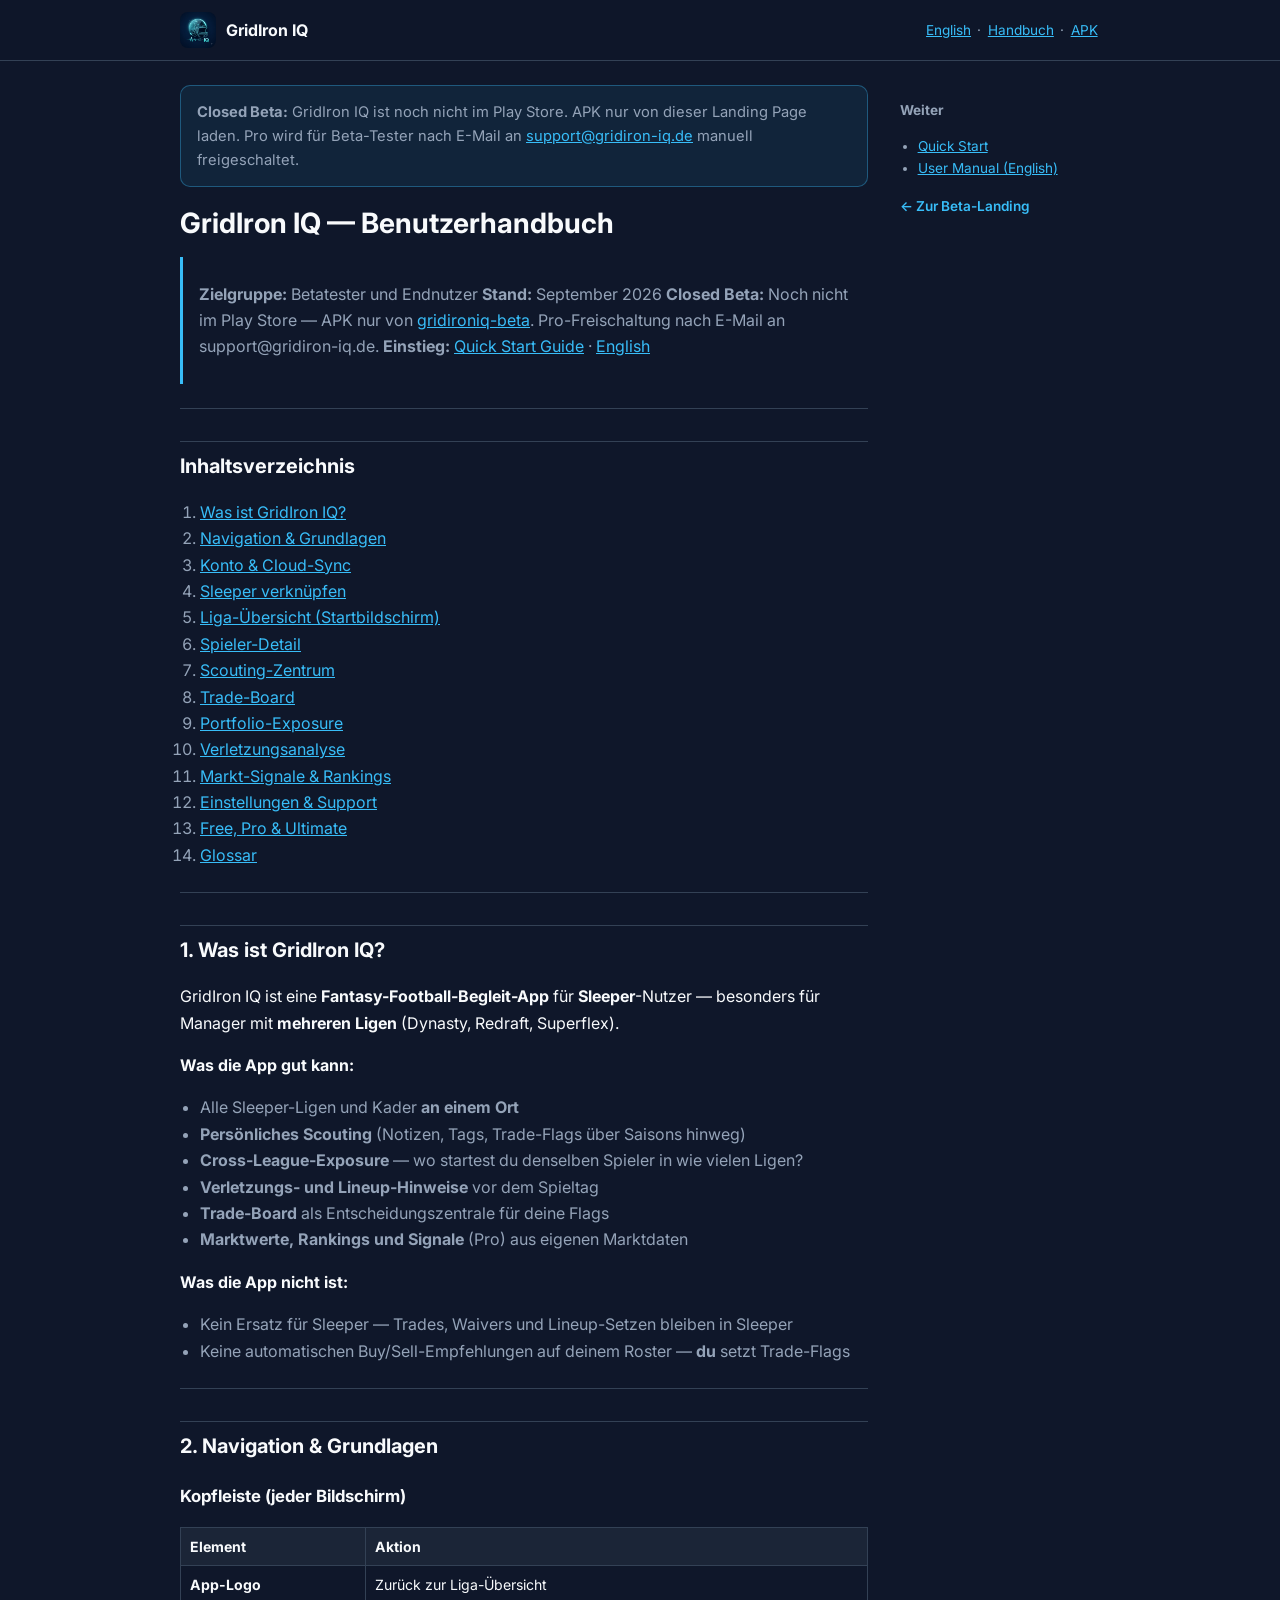
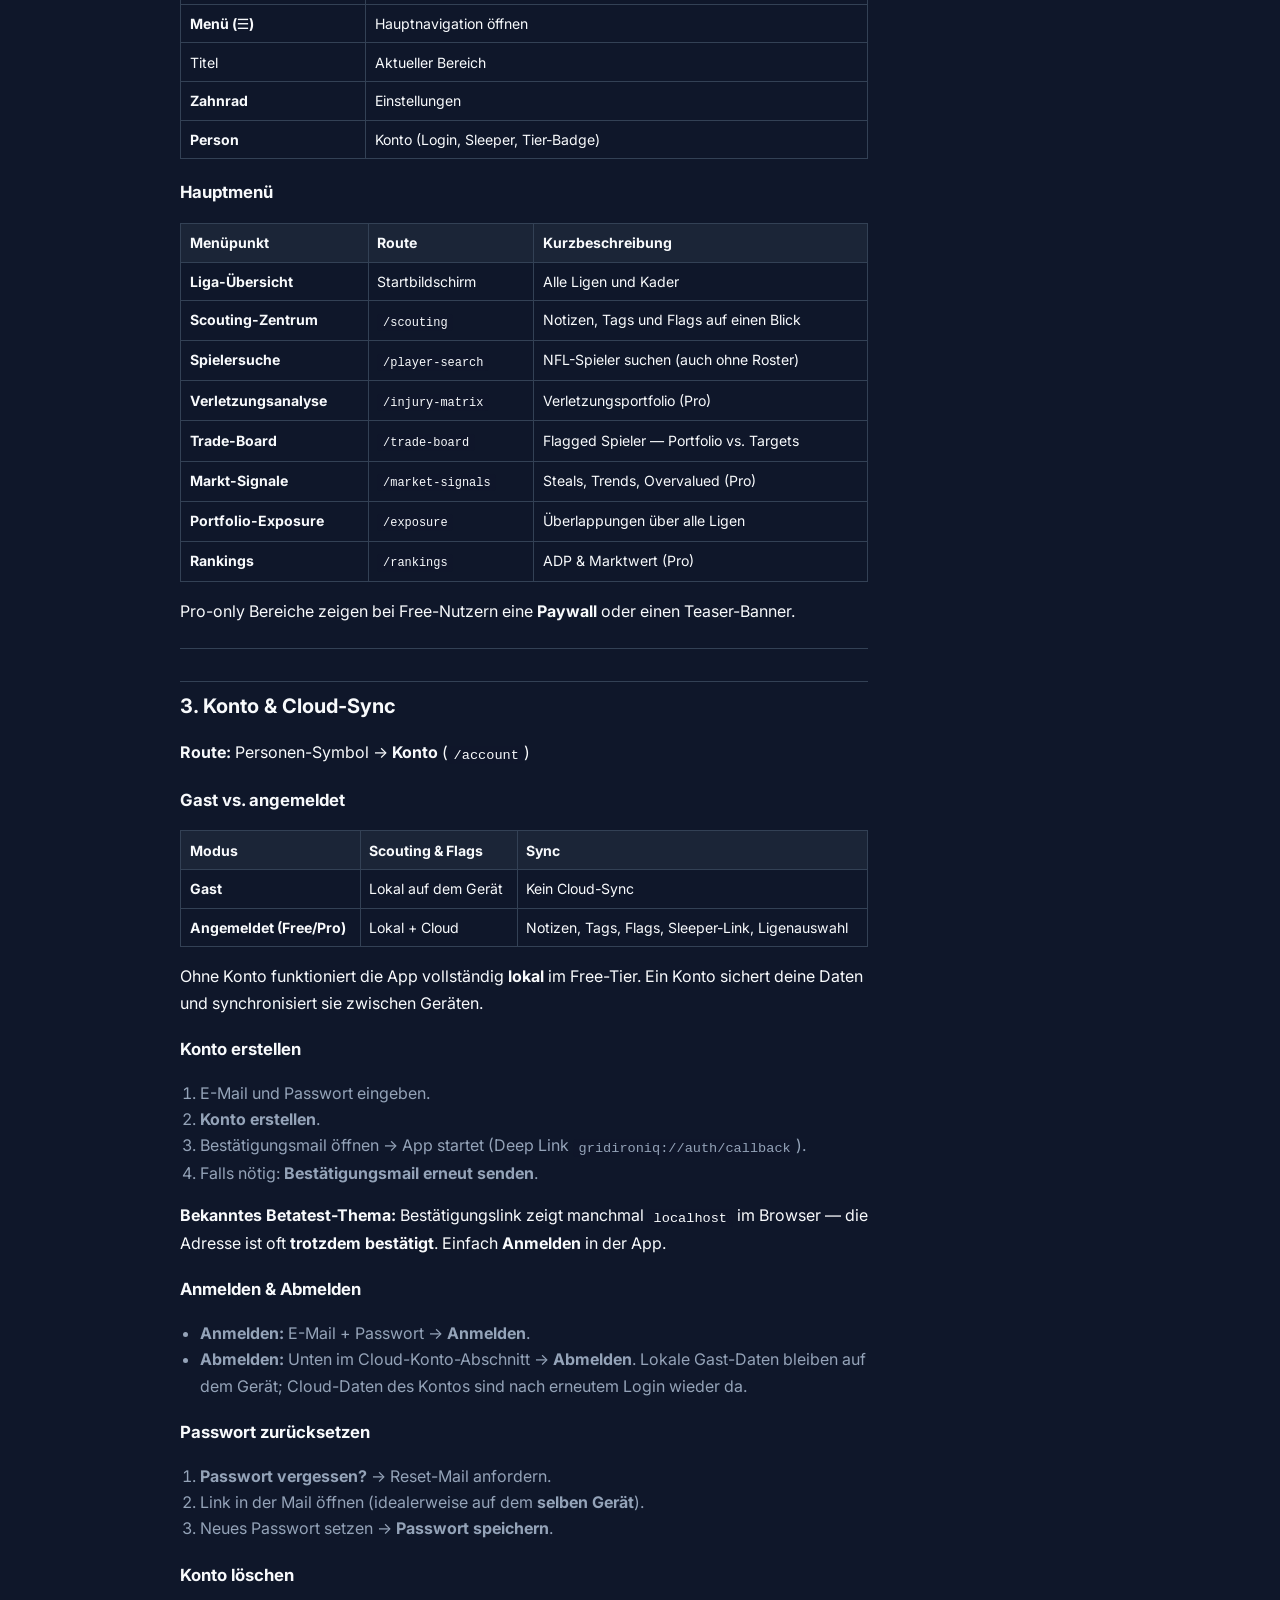
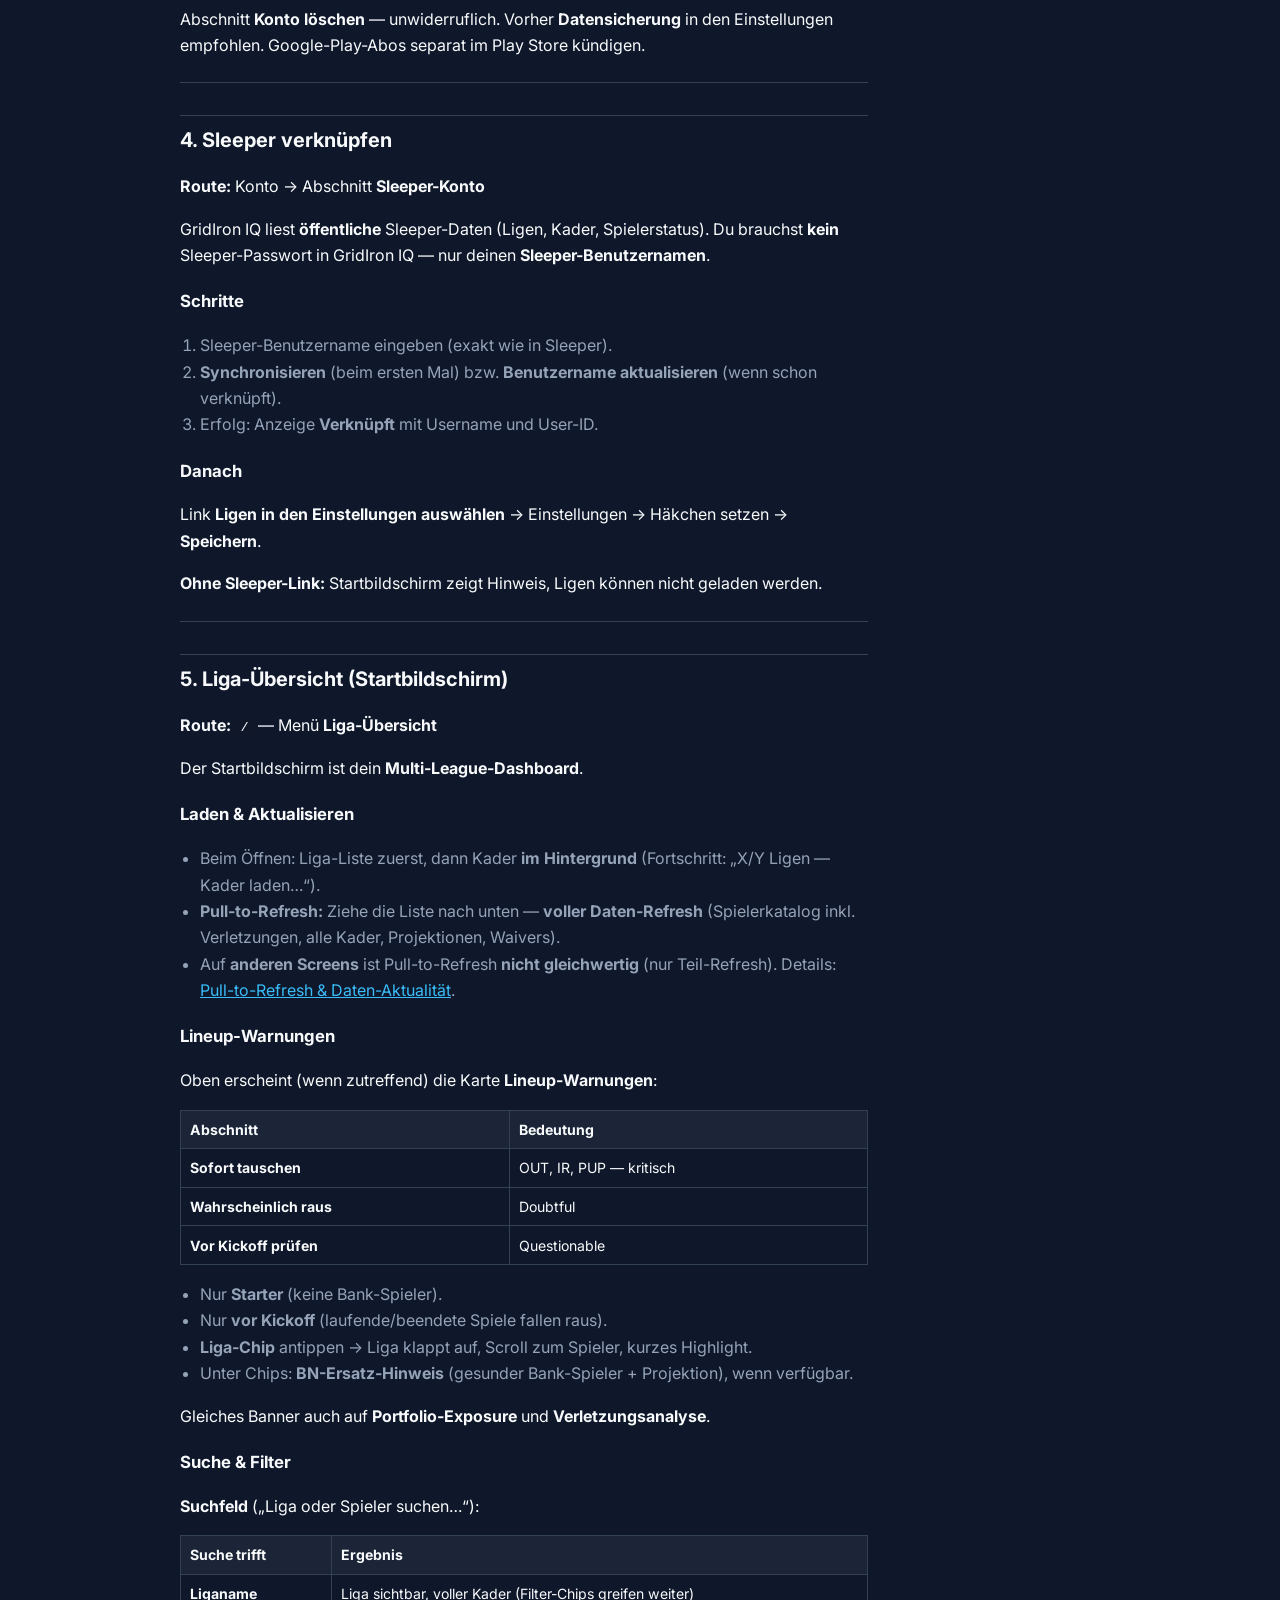
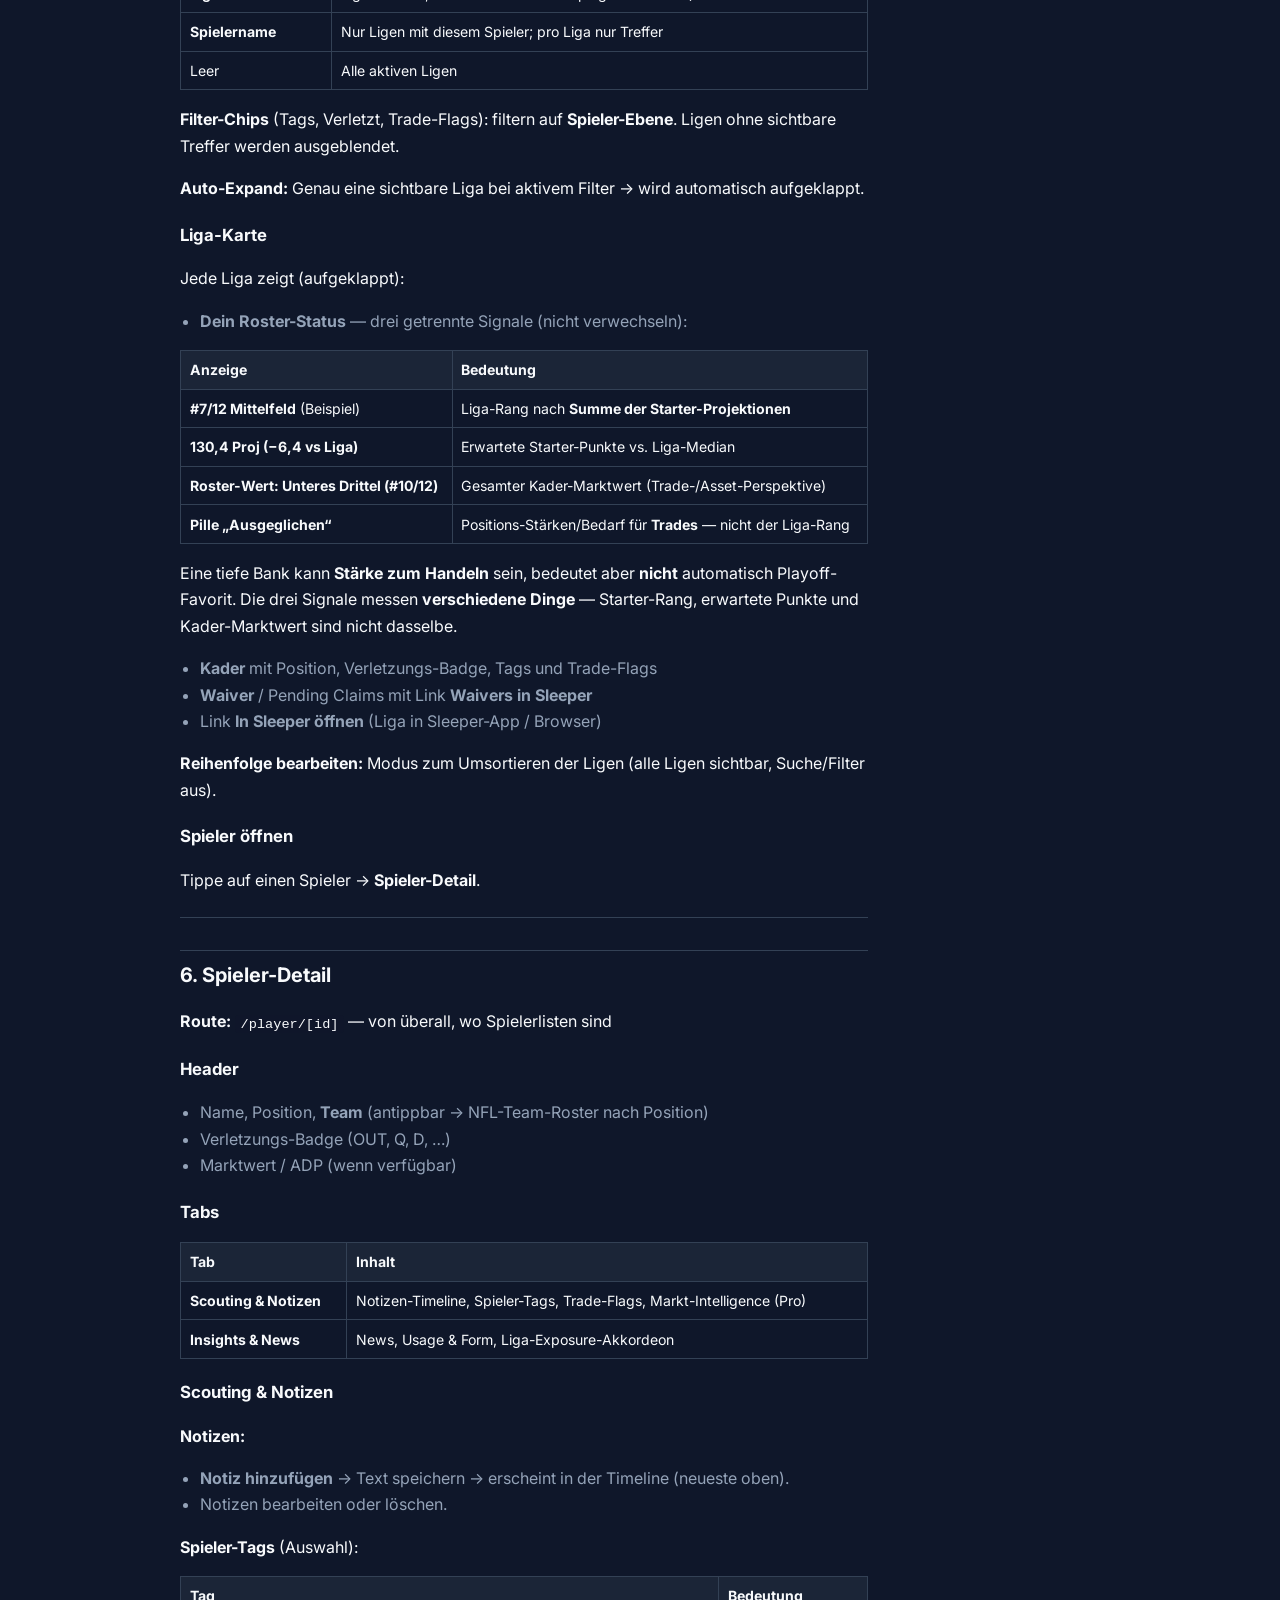
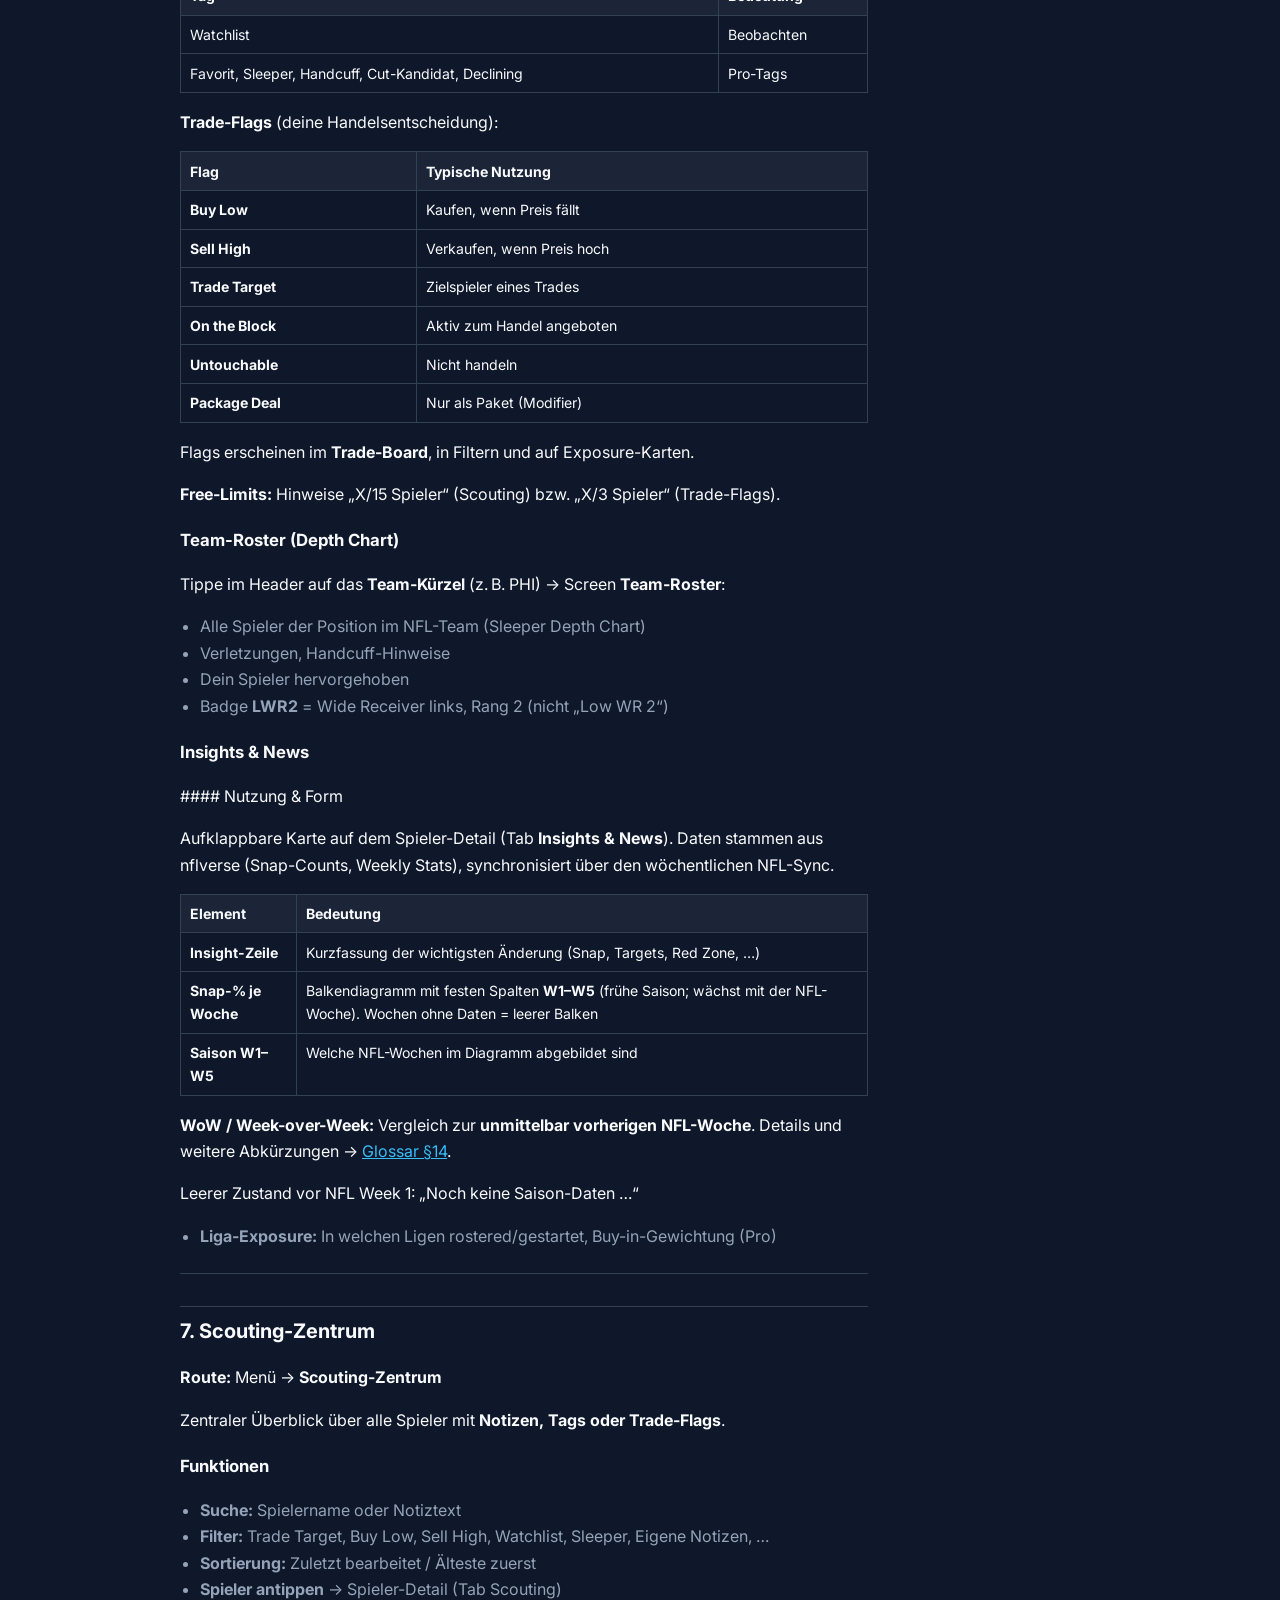
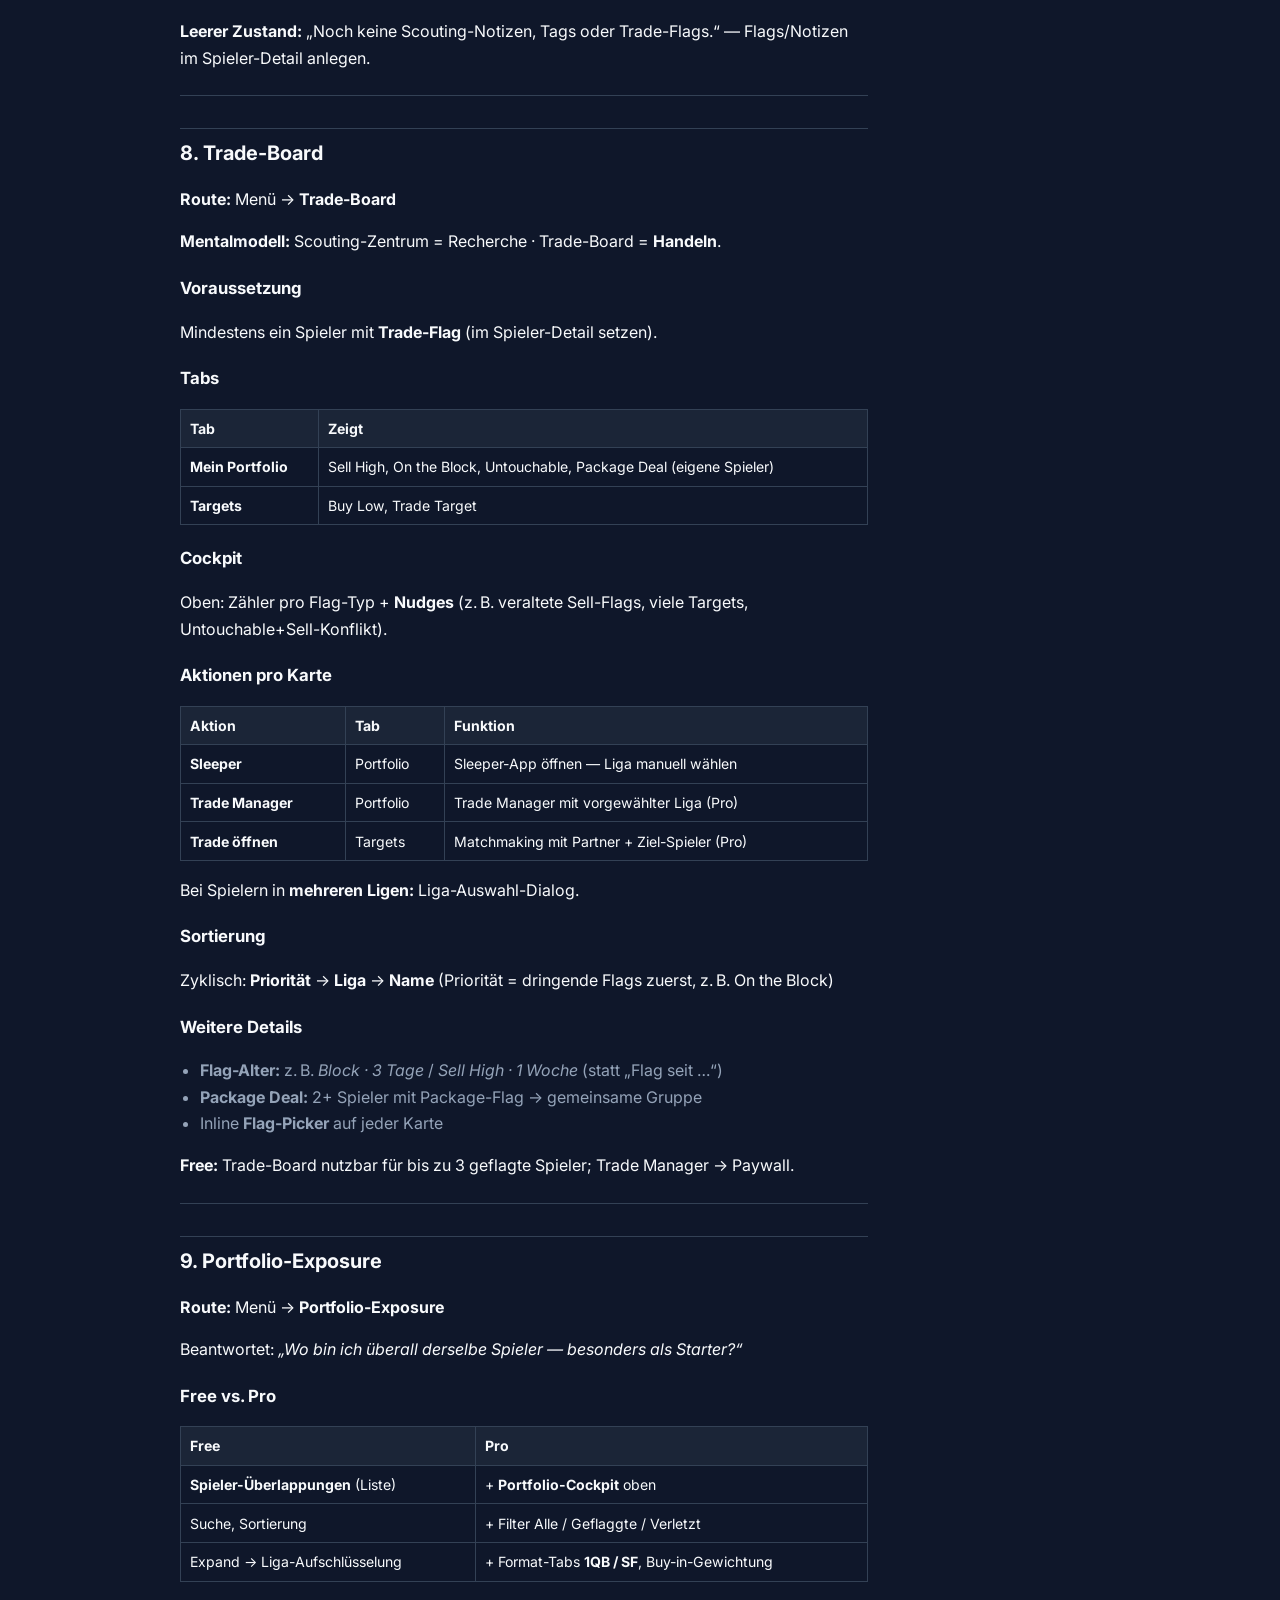
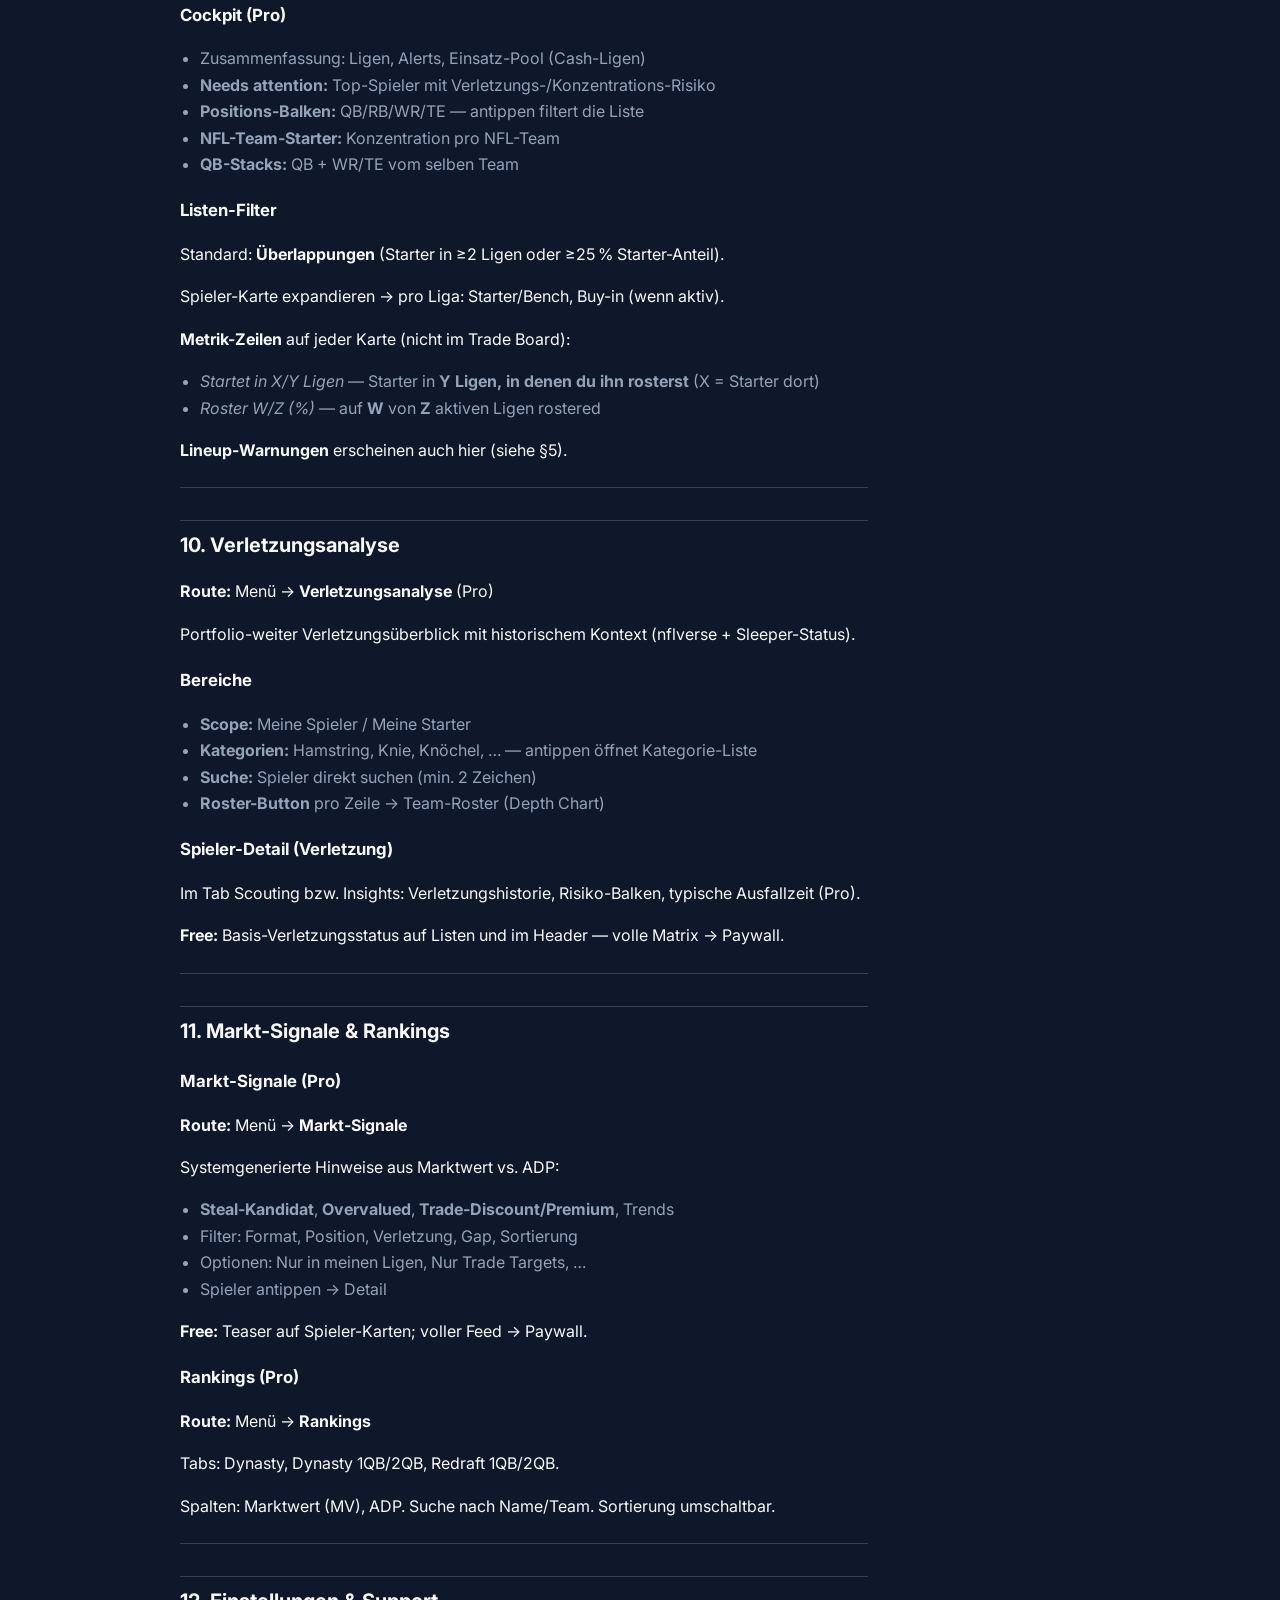
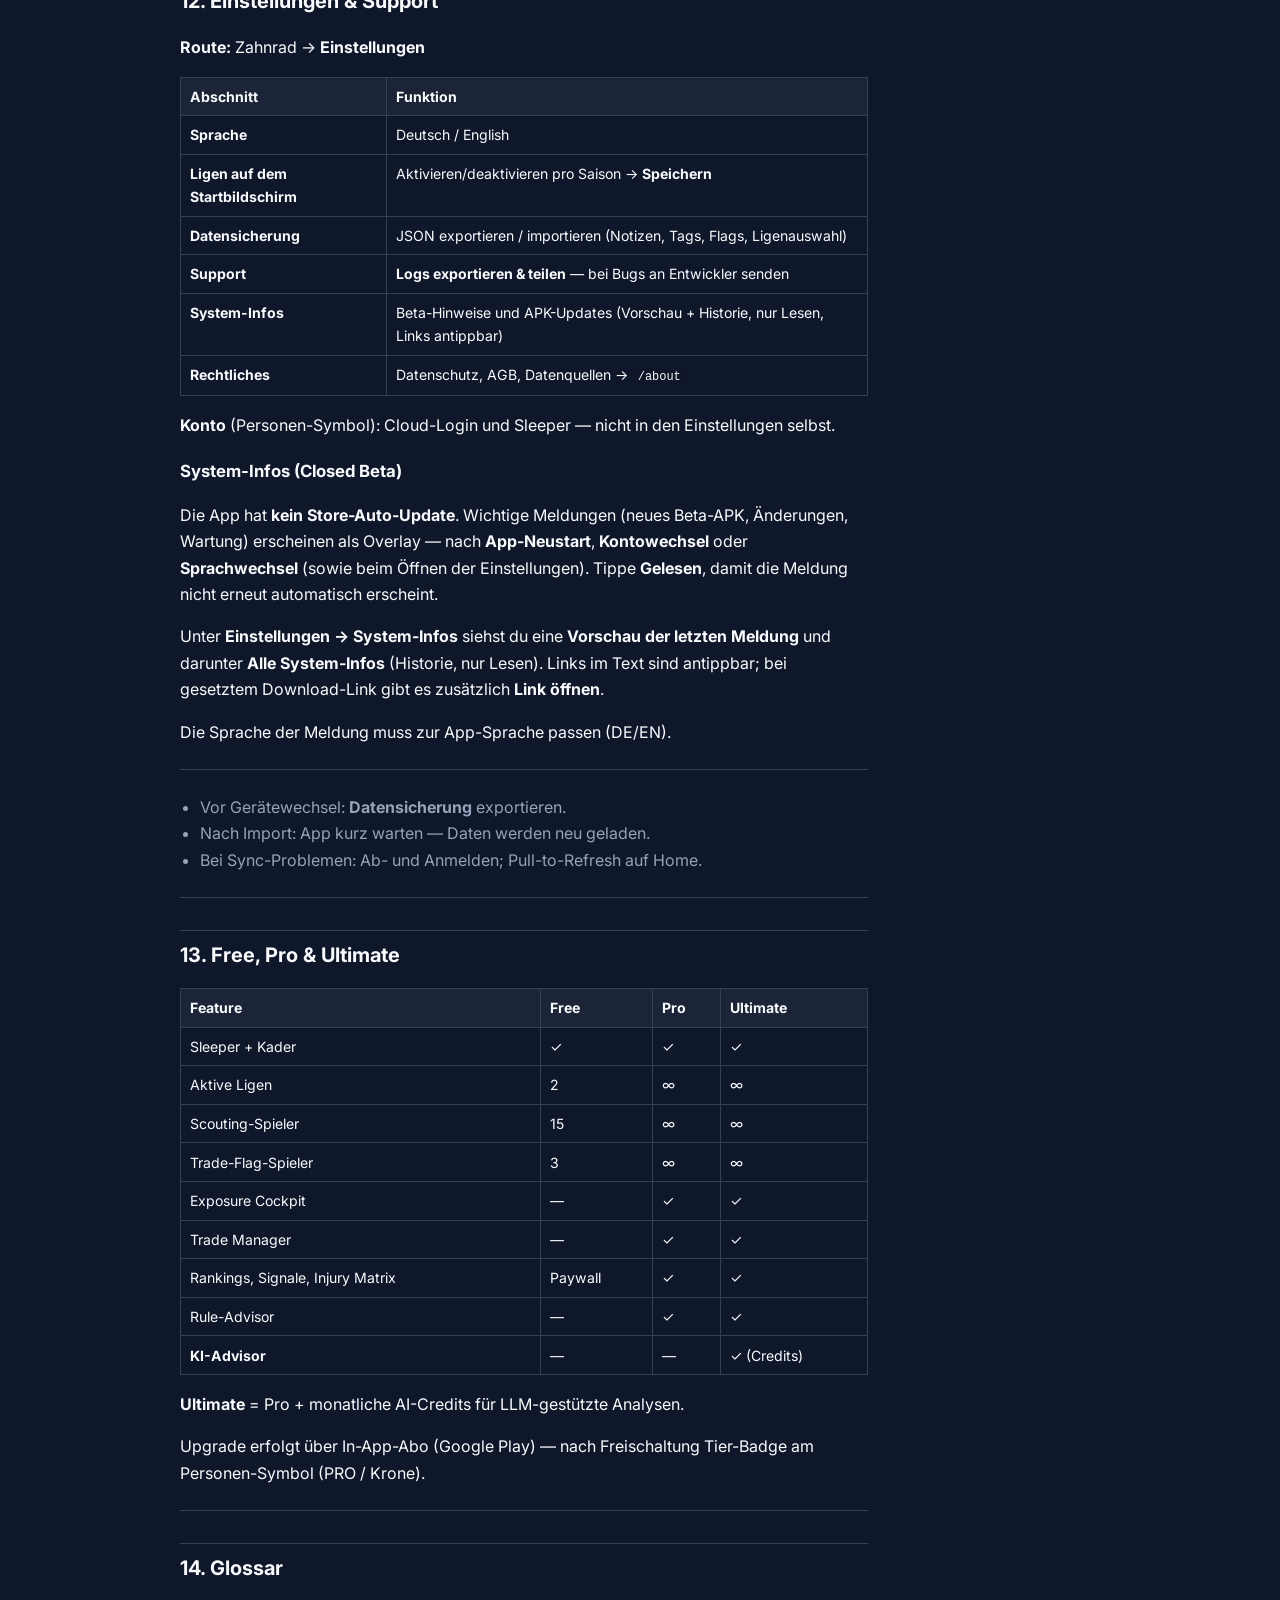
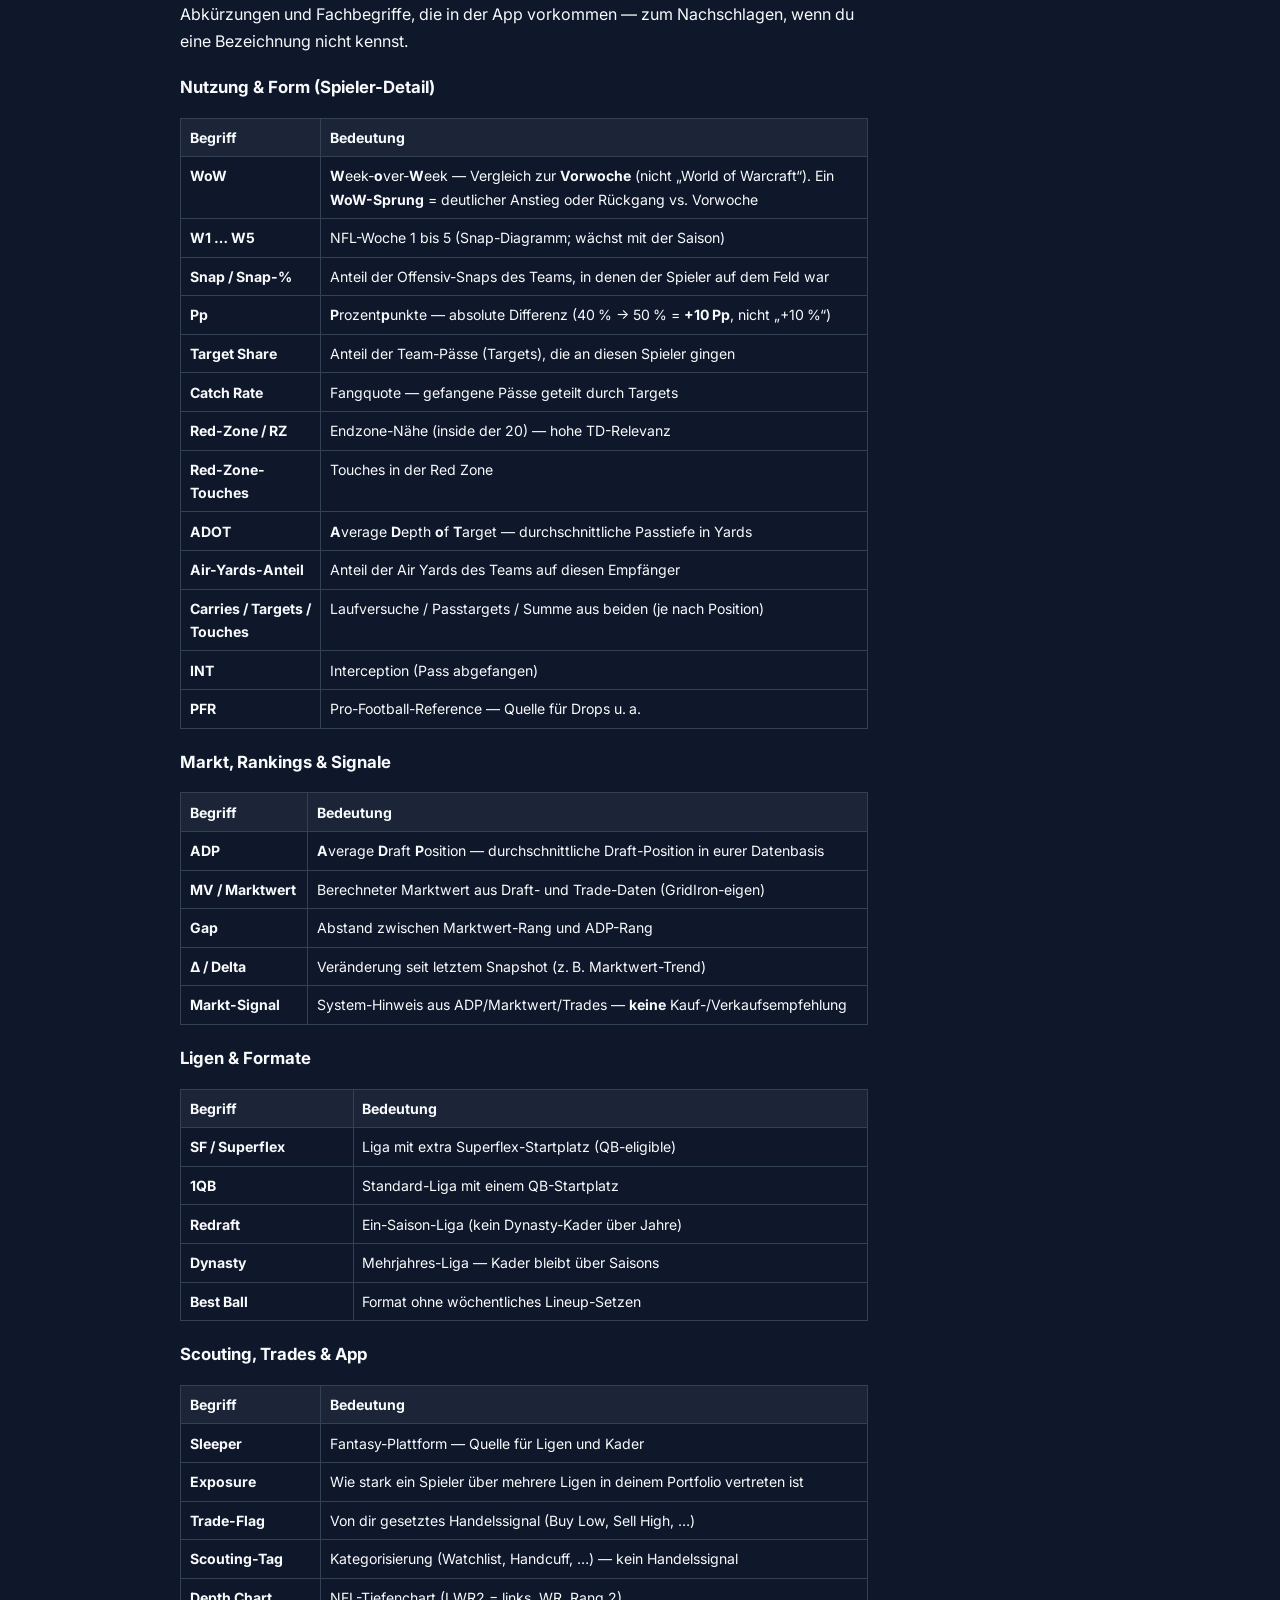
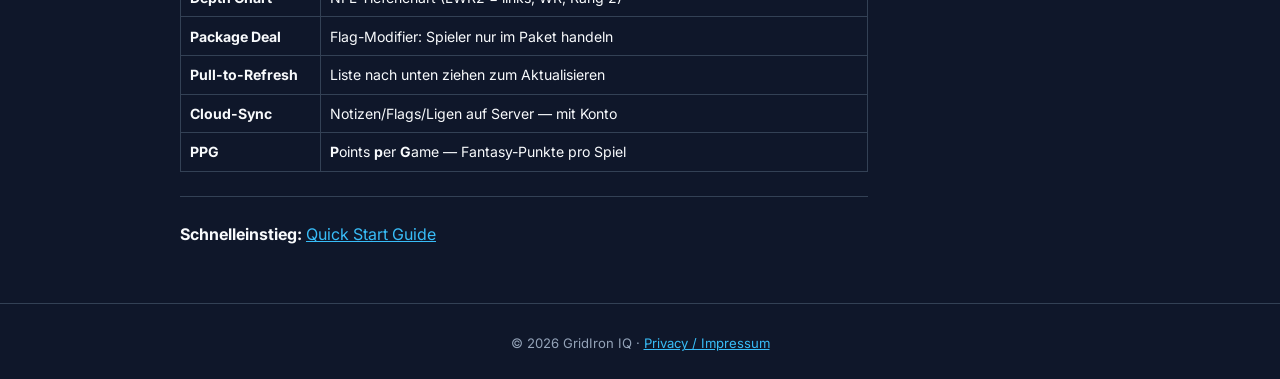
==== commit 4b22030a: "Strip internal doc links from published guides. Remove engineering/ops/project-plan links at build t" ====
--- a/guide/manual-de.html
+++ b/guide/manual-de.html
@@ -54,7 +54,7 @@
 <li><strong>Cross-League-Exposure</strong> — wo startest du denselben Spieler in wie vielen Ligen?</li>
 <li><strong>Verletzungs- und Lineup-Hinweise</strong> vor dem Spieltag</li>
 <li><strong>Trade-Board</strong> als Entscheidungszentrale für deine Flags</li>
-<li><strong>Marktwerte, Rankings und Signale</strong> (Pro) aus eigener Datenpipeline</li>
+<li><strong>Marktwerte, Rankings und Signale</strong> (Pro) aus eigenen Marktdaten</li>
 </ul>
 <p><strong>Was die App nicht ist:</strong></p>
 <ul>
@@ -62,14 +62,14 @@
 <li>Keine automatischen Buy/Sell-Empfehlungen auf deinem Roster — <strong>du</strong> setzt Trade-Flags</li>
 </ul>
 <hr>
-<h2 id="2-navigation-grundlagen">2. Navigation & Grundlagen</h2>
+<h2 id="2-navigation--grundlagen">2. Navigation & Grundlagen</h2>
 <h3 id="kopfleiste-jeder-bildschirm">Kopfleiste (jeder Bildschirm)</h3>
 <table><thead><tr><th>Element</th><th>Aktion</th></tr></thead><tbody><tr><td><strong>App-Logo</strong></td><td>Zurück zur Liga-Übersicht</td></tr><tr><td><strong>Menü (☰)</strong></td><td>Hauptnavigation öffnen</td></tr><tr><td>Titel</td><td>Aktueller Bereich</td></tr><tr><td><strong>Zahnrad</strong></td><td>Einstellungen</td></tr><tr><td><strong>Person</strong></td><td>Konto (Login, Sleeper, Tier-Badge)</td></tr></tbody></table>
-<h3 id="hauptmen">Hauptmenü</h3>
+<h3 id="hauptmenü">Hauptmenü</h3>
 <table><thead><tr><th>Menüpunkt</th><th>Route</th><th>Kurzbeschreibung</th></tr></thead><tbody><tr><td><strong>Liga-Übersicht</strong></td><td>Startbildschirm</td><td>Alle Ligen und Kader</td></tr><tr><td><strong>Scouting-Zentrum</strong></td><td><code>/scouting</code></td><td>Notizen, Tags und Flags auf einen Blick</td></tr><tr><td><strong>Spielersuche</strong></td><td><code>/player-search</code></td><td>NFL-Spieler suchen (auch ohne Roster)</td></tr><tr><td><strong>Verletzungsanalyse</strong></td><td><code>/injury-matrix</code></td><td>Verletzungsportfolio (Pro)</td></tr><tr><td><strong>Trade-Board</strong></td><td><code>/trade-board</code></td><td>Flagged Spieler — Portfolio vs. Targets</td></tr><tr><td><strong>Markt-Signale</strong></td><td><code>/market-signals</code></td><td>Steals, Trends, Overvalued (Pro)</td></tr><tr><td><strong>Portfolio-Exposure</strong></td><td><code>/exposure</code></td><td>Überlappungen über alle Ligen</td></tr><tr><td><strong>Rankings</strong></td><td><code>/rankings</code></td><td>ADP & Marktwert (Pro)</td></tr></tbody></table>
 <p>Pro-only Bereiche zeigen bei Free-Nutzern eine <strong>Paywall</strong> oder einen Teaser-Banner.</p>
 <hr>
-<h2 id="3-konto-cloud-sync">3. Konto & Cloud-Sync</h2>
+<h2 id="3-konto--cloud-sync">3. Konto & Cloud-Sync</h2>
 <p><strong>Route:</strong> Personen-Symbol → <strong>Konto</strong> (<code>/account</code>)</p>
 <h3 id="gast-vs-angemeldet">Gast vs. angemeldet</h3>
 <table><thead><tr><th>Modus</th><th>Scouting & Flags</th><th>Sync</th></tr></thead><tbody><tr><td><strong>Gast</strong></td><td>Lokal auf dem Gerät</td><td>Kein Cloud-Sync</td></tr><tr><td><strong>Angemeldet (Free/Pro)</strong></td><td>Lokal + Cloud</td><td>Notizen, Tags, Flags, Sleeper-Link, Ligenauswahl</td></tr></tbody></table>
@@ -82,21 +82,21 @@
 <li>Falls nötig: <strong>Bestätigungsmail erneut senden</strong>.</li>
 </ol>
 <p><strong>Bekanntes Betatest-Thema:</strong> Bestätigungslink zeigt manchmal <code>localhost</code> im Browser — die Adresse ist oft <strong>trotzdem bestätigt</strong>. Einfach <strong>Anmelden</strong> in der App.</p>
-<h3 id="anmelden-abmelden">Anmelden & Abmelden</h3>
+<h3 id="anmelden--abmelden">Anmelden & Abmelden</h3>
 <ul>
 <li><strong>Anmelden:</strong> E-Mail + Passwort → <strong>Anmelden</strong>.</li>
 <li><strong>Abmelden:</strong> Unten im Cloud-Konto-Abschnitt → <strong>Abmelden</strong>. Lokale Gast-Daten bleiben auf dem Gerät; Cloud-Daten des Kontos sind nach erneutem Login wieder da.</li>
 </ul>
-<h3 id="passwort-zurcksetzen">Passwort zurücksetzen</h3>
+<h3 id="passwort-zurücksetzen">Passwort zurücksetzen</h3>
 <ol>
 <li><strong>Passwort vergessen?</strong> → Reset-Mail anfordern.</li>
 <li>Link in der Mail öffnen (idealerweise auf dem <strong>selben Gerät</strong>).</li>
 <li>Neues Passwort setzen → <strong>Passwort speichern</strong>.</li>
 </ol>
-<h3 id="konto-lschen">Konto löschen</h3>
+<h3 id="konto-löschen">Konto löschen</h3>
 <p>Abschnitt <strong>Konto löschen</strong> — unwiderruflich. Vorher <strong>Datensicherung</strong> in den Einstellungen empfohlen. Google-Play-Abos separat im Play Store kündigen.</p>
 <hr>
-<h2 id="4-sleeper-verknpfen">4. Sleeper verknüpfen</h2>
+<h2 id="4-sleeper-verknüpfen">4. Sleeper verknüpfen</h2>
 <p><strong>Route:</strong> Konto → Abschnitt <strong>Sleeper-Konto</strong></p>
 <p>GridIron IQ liest <strong>öffentliche</strong> Sleeper-Daten (Ligen, Kader, Spielerstatus). Du brauchst <strong>kein</strong> Sleeper-Passwort in GridIron IQ — nur deinen <strong>Sleeper-Benutzernamen</strong>.</p>
 <h3 id="schritte">Schritte</h3>
@@ -109,10 +109,10 @@
 <p>Link <strong>Ligen in den Einstellungen auswählen</strong> → Einstellungen → Häkchen setzen → <strong>Speichern</strong>.</p>
 <p><strong>Ohne Sleeper-Link:</strong> Startbildschirm zeigt Hinweis, Ligen können nicht geladen werden.</p>
 <hr>
-<h2 id="5-liga-bersicht-startbildschirm">5. Liga-Übersicht (Startbildschirm)</h2>
+<h2 id="5-liga-übersicht-startbildschirm">5. Liga-Übersicht (Startbildschirm)</h2>
 <p><strong>Route:</strong> <code>/</code> — Menü <strong>Liga-Übersicht</strong></p>
 <p>Der Startbildschirm ist dein <strong>Multi-League-Dashboard</strong>.</p>
-<h3 id="laden-aktualisieren">Laden & Aktualisieren</h3>
+<h3 id="laden--aktualisieren">Laden & Aktualisieren</h3>
 <ul>
 <li>Beim Öffnen: Liga-Liste zuerst, dann Kader <strong>im Hintergrund</strong> (Fortschritt: „X/Y Ligen — Kader laden…“).</li>
 <li><strong>Pull-to-Refresh:</strong> Ziehe die Liste nach unten — <strong>voller Daten-Refresh</strong> (Spielerkatalog inkl. Verletzungen, alle Kader, Projektionen, Waivers).</li>
@@ -128,7 +128,7 @@
 <li>Unter Chips: <strong>BN-Ersatz-Hinweis</strong> (gesunder Bank-Spieler + Projektion), wenn verfügbar.</li>
 </ul>
 <p>Gleiches Banner auch auf <strong>Portfolio-Exposure</strong> und <strong>Verletzungsanalyse</strong>.</p>
-<h3 id="suche-filter">Suche & Filter</h3>
+<h3 id="suche--filter">Suche & Filter</h3>
 <p><strong>Suchfeld</strong> („Liga oder Spieler suchen…“):</p>
 <table><thead><tr><th>Suche trifft</th><th>Ergebnis</th></tr></thead><tbody><tr><td><strong>Liganame</strong></td><td>Liga sichtbar, voller Kader (Filter-Chips greifen weiter)</td></tr><tr><td><strong>Spielername</strong></td><td>Nur Ligen mit diesem Spieler; pro Liga nur Treffer</td></tr><tr><td>Leer</td><td>Alle aktiven Ligen</td></tr></tbody></table>
 <p><strong>Filter-Chips</strong> (Tags, Verletzt, Trade-Flags): filtern auf <strong>Spieler-Ebene</strong>. Ligen ohne sichtbare Treffer werden ausgeblendet.</p>
@@ -138,16 +138,15 @@
 <ul>
 <li><strong>Dein Roster-Status</strong> — drei getrennte Signale (nicht verwechseln):</li>
 </ul>
-<table><thead><tr><th>Anzeige</th><th>Bedeutung</th></tr></thead><tbody><tr><td><strong>#7/12 Mittelfeld</strong> (Beispiel)</td><td>Liga-Rang nach <strong>Summe der Starter-Projektionen</strong></td></tr><tr><td><strong>130,4 Proj (−6,4 vs Liga)</strong></td><td>Erwartete Starter-Punkte vs. Liga-Median</td></tr><tr><td><strong>Roster-Wert: Unteres Drittel (#10/12)</strong></td><td>Gesamter Kader-Marktwert (Trade-/Asset-Perspektive, KTC-näher)</td></tr><tr><td><strong>Pille „Ausgeglichen“</strong></td><td>Positions-Stärken/Bedarf für <strong>Trades</strong> — nicht der Liga-Rang</td></tr></tbody></table>
-<p>Eine tiefe Bank kann <strong>Stärke zum Handeln</strong> sein, bedeutet aber <strong>nicht</strong> automatisch Playoff-Favorit.</p>
-<p>Details: <a href="../engineering/33-league-roster-evaluation.md">Liga-Bewertung (Engineering)</a></p>
+<table><thead><tr><th>Anzeige</th><th>Bedeutung</th></tr></thead><tbody><tr><td><strong>#7/12 Mittelfeld</strong> (Beispiel)</td><td>Liga-Rang nach <strong>Summe der Starter-Projektionen</strong></td></tr><tr><td><strong>130,4 Proj (−6,4 vs Liga)</strong></td><td>Erwartete Starter-Punkte vs. Liga-Median</td></tr><tr><td><strong>Roster-Wert: Unteres Drittel (#10/12)</strong></td><td>Gesamter Kader-Marktwert (Trade-/Asset-Perspektive)</td></tr><tr><td><strong>Pille „Ausgeglichen“</strong></td><td>Positions-Stärken/Bedarf für <strong>Trades</strong> — nicht der Liga-Rang</td></tr></tbody></table>
+<p>Eine tiefe Bank kann <strong>Stärke zum Handeln</strong> sein, bedeutet aber <strong>nicht</strong> automatisch Playoff-Favorit. Die drei Signale messen <strong>verschiedene Dinge</strong> — Starter-Rang, erwartete Punkte und Kader-Marktwert sind nicht dasselbe.</p>
 <ul>
 <li><strong>Kader</strong> mit Position, Verletzungs-Badge, Tags und Trade-Flags</li>
 <li><strong>Waiver</strong> / Pending Claims mit Link <strong>Waivers in Sleeper</strong></li>
 <li>Link <strong>In Sleeper öffnen</strong> (Liga in Sleeper-App / Browser)</li>
 </ul>
 <p><strong>Reihenfolge bearbeiten:</strong> Modus zum Umsortieren der Ligen (alle Ligen sichtbar, Suche/Filter aus).</p>
-<h3 id="spieler-ffnen">Spieler öffnen</h3>
+<h3 id="spieler-öffnen">Spieler öffnen</h3>
 <p>Tippe auf einen Spieler → <strong>Spieler-Detail</strong>.</p>
 <hr>
 <h2 id="6-spieler-detail">6. Spieler-Detail</h2>
@@ -160,7 +159,7 @@
 </ul>
 <h3 id="tabs">Tabs</h3>
 <table><thead><tr><th>Tab</th><th>Inhalt</th></tr></thead><tbody><tr><td><strong>Scouting & Notizen</strong></td><td>Notizen-Timeline, Spieler-Tags, Trade-Flags, Markt-Intelligence (Pro)</td></tr><tr><td><strong>Insights & News</strong></td><td>News, Usage & Form, Liga-Exposure-Akkordeon</td></tr></tbody></table>
-<h3 id="scouting-notizen">Scouting & Notizen</h3>
+<h3 id="scouting--notizen">Scouting & Notizen</h3>
 <p><strong>Notizen:</strong></p>
 <ul>
 <li><strong>Notiz hinzufügen</strong> → Text speichern → erscheint in der Timeline (neueste oben).</li>
@@ -180,7 +179,7 @@
 <li>Dein Spieler hervorgehoben</li>
 <li>Badge <strong>LWR2</strong> = Wide Receiver links, Rang 2 (nicht „Low WR 2“)</li>
 </ul>
-<h3 id="insights-news">Insights & News</h3>
+<h3 id="insights--news">Insights & News</h3>
 <p>#### Nutzung & Form</p>
 <p>Aufklappbare Karte auf dem Spieler-Detail (Tab <strong>Insights & News</strong>). Daten stammen aus nflverse (Snap-Counts, Weekly Stats), synchronisiert über den wöchentlichen NFL-Sync.</p>
 <table><thead><tr><th>Element</th><th>Bedeutung</th></tr></thead><tbody><tr><td><strong>Insight-Zeile</strong></td><td>Kurzfassung der wichtigsten Änderung (Snap, Targets, Red Zone, …)</td></tr><tr><td><strong>Snap-% je Woche</strong></td><td>Balkendiagramm mit festen Spalten <strong>W1–W5</strong> (frühe Saison; wächst mit der NFL-Woche). Wochen ohne Daten = leerer Balken</td></tr><tr><td><strong>Saison W1–W5</strong></td><td>Welche NFL-Wochen im Diagramm abgebildet sind</td></tr></tbody></table>
@@ -207,7 +206,7 @@
 <p><strong>Mentalmodell:</strong> Scouting-Zentrum = Recherche · Trade-Board = <strong>Handeln</strong>.</p>
 <h3 id="voraussetzung">Voraussetzung</h3>
 <p>Mindestens ein Spieler mit <strong>Trade-Flag</strong> (im Spieler-Detail setzen).</p>
-<h3 id="tabs">Tabs</h3>
+<h3 id="tabs-1">Tabs</h3>
 <table><thead><tr><th>Tab</th><th>Zeigt</th></tr></thead><tbody><tr><td><strong>Mein Portfolio</strong></td><td>Sell High, On the Block, Untouchable, Package Deal (eigene Spieler)</td></tr><tr><td><strong>Targets</strong></td><td>Buy Low, Trade Target</td></tr></tbody></table>
 <h3 id="cockpit">Cockpit</h3>
 <p>Oben: Zähler pro Flag-Typ + <strong>Nudges</strong> (z. B. veraltete Sell-Flags, viele Targets, Untouchable+Sell-Konflikt).</p>
@@ -261,7 +260,7 @@
 <p>Im Tab Scouting bzw. Insights: Verletzungshistorie, Risiko-Balken, typische Ausfallzeit (Pro).</p>
 <p><strong>Free:</strong> Basis-Verletzungsstatus auf Listen und im Header — volle Matrix → Paywall.</p>
 <hr>
-<h2 id="11-markt-signale-rankings">11. Markt-Signale & Rankings</h2>
+<h2 id="11-markt-signale--rankings">11. Markt-Signale & Rankings</h2>
 <h3 id="markt-signale-pro">Markt-Signale (Pro)</h3>
 <p><strong>Route:</strong> Menü → <strong>Markt-Signale</strong></p>
 <p>Systemgenerierte Hinweise aus Marktwert vs. ADP:</p>
@@ -277,14 +276,14 @@
 <p>Tabs: Dynasty, Dynasty 1QB/2QB, Redraft 1QB/2QB.</p>
 <p>Spalten: Marktwert (MV), ADP. Suche nach Name/Team. Sortierung umschaltbar.</p>
 <hr>
-<h2 id="12-einstellungen-support">12. Einstellungen & Support</h2>
+<h2 id="12-einstellungen--support">12. Einstellungen & Support</h2>
 <p><strong>Route:</strong> Zahnrad → <strong>Einstellungen</strong></p>
 <table><thead><tr><th>Abschnitt</th><th>Funktion</th></tr></thead><tbody><tr><td><strong>Sprache</strong></td><td>Deutsch / English</td></tr><tr><td><strong>Ligen auf dem Startbildschirm</strong></td><td>Aktivieren/deaktivieren pro Saison → <strong>Speichern</strong></td></tr><tr><td><strong>Datensicherung</strong></td><td>JSON exportieren / importieren (Notizen, Tags, Flags, Ligenauswahl)</td></tr><tr><td><strong>Support</strong></td><td><strong>Logs exportieren & teilen</strong> — bei Bugs an Entwickler senden</td></tr><tr><td><strong>System-Infos</strong></td><td>Beta-Hinweise und APK-Updates (Vorschau + Historie, nur Lesen, Links antippbar)</td></tr><tr><td><strong>Rechtliches</strong></td><td>Datenschutz, AGB, Datenquellen → <code>/about</code></td></tr></tbody></table>
 <p><strong>Konto</strong> (Personen-Symbol): Cloud-Login und Sleeper — nicht in den Einstellungen selbst.</p>
 <h3 id="system-infos-closed-beta">System-Infos (Closed Beta)</h3>
 <p>Die App hat <strong>kein Store-Auto-Update</strong>. Wichtige Meldungen (neues Beta-APK, Änderungen, Wartung) erscheinen als Overlay — nach <strong>App-Neustart</strong>, <strong>Kontowechsel</strong> oder <strong>Sprachwechsel</strong> (sowie beim Öffnen der Einstellungen). Tippe <strong>Gelesen</strong>, damit die Meldung nicht erneut automatisch erscheint.</p>
 <p>Unter <strong>Einstellungen → System-Infos</strong> siehst du eine <strong>Vorschau der letzten Meldung</strong> und darunter <strong>Alle System-Infos</strong> (Historie, nur Lesen). Links im Text sind antippbar; bei gesetztem Download-Link gibt es zusätzlich <strong>Link öffnen</strong>.</p>
-<p>Die Sprache der Meldung muss zur App-Sprache passen (DE/EN). <strong>Admin-Konten</strong> sehen keine System-Infos (nur ein Hinweis in den Einstellungen).</p>
+<p>Die Sprache der Meldung muss zur App-Sprache passen (DE/EN).</p>
 <hr>
 <ul>
 <li>Vor Gerätewechsel: <strong>Datensicherung</strong> exportieren.</li>
@@ -292,20 +291,20 @@
 <li>Bei Sync-Problemen: Ab- und Anmelden; Pull-to-Refresh auf Home.</li>
 </ul>
 <hr>
-<h2 id="13-free-pro-ultimate">13. Free, Pro & Ultimate</h2>
+<h2 id="13-free-pro--ultimate">13. Free, Pro & Ultimate</h2>
 <table><thead><tr><th>Feature</th><th>Free</th><th>Pro</th><th>Ultimate</th></tr></thead><tbody><tr><td>Sleeper + Kader</td><td>✓</td><td>✓</td><td>✓</td></tr><tr><td>Aktive Ligen</td><td>2</td><td>∞</td><td>∞</td></tr><tr><td>Scouting-Spieler</td><td>15</td><td>∞</td><td>∞</td></tr><tr><td>Trade-Flag-Spieler</td><td>3</td><td>∞</td><td>∞</td></tr><tr><td>Exposure Cockpit</td><td>—</td><td>✓</td><td>✓</td></tr><tr><td>Trade Manager</td><td>—</td><td>✓</td><td>✓</td></tr><tr><td>Rankings, Signale, Injury Matrix</td><td>Paywall</td><td>✓</td><td>✓</td></tr><tr><td>Rule-Advisor</td><td>—</td><td>✓</td><td>✓</td></tr><tr><td><strong>KI-Advisor</strong></td><td>—</td><td>—</td><td>✓ (Credits)</td></tr></tbody></table>
 <p><strong>Ultimate</strong> = Pro + monatliche AI-Credits für LLM-gestützte Analysen.</p>
 <p>Upgrade erfolgt über In-App-Abo (Google Play) — nach Freischaltung Tier-Badge am Personen-Symbol (PRO / Krone).</p>
 <hr>
 <h2 id="14-glossar">14. Glossar</h2>
 <p>Abkürzungen und Fachbegriffe, die in der App vorkommen — zum Nachschlagen, wenn du eine Bezeichnung nicht kennst.</p>
-<h3 id="nutzung-form-spieler-detail">Nutzung & Form (Spieler-Detail)</h3>
+<h3 id="nutzung--form-spieler-detail">Nutzung & Form (Spieler-Detail)</h3>
 <table><thead><tr><th>Begriff</th><th>Bedeutung</th></tr></thead><tbody><tr><td><strong>WoW</strong></td><td><strong>W</strong>eek-<strong>o</strong>ver-<strong>W</strong>eek — Vergleich zur <strong>Vorwoche</strong> (nicht „World of Warcraft“). Ein <strong>WoW-Sprung</strong> = deutlicher Anstieg oder Rückgang vs. Vorwoche</td></tr><tr><td><strong>W1 … W5</strong></td><td>NFL-Woche 1 bis 5 (Snap-Diagramm; wächst mit der Saison)</td></tr><tr><td><strong>Snap / Snap-%</strong></td><td>Anteil der Offensiv-Snaps des Teams, in denen der Spieler auf dem Feld war</td></tr><tr><td><strong>Pp</strong></td><td><strong>P</strong>rozent<strong>p</strong>unkte — absolute Differenz (40 % → 50 % = <strong>+10 Pp</strong>, nicht „+10 %“)</td></tr><tr><td><strong>Target Share</strong></td><td>Anteil der Team-Pässe (Targets), die an diesen Spieler gingen</td></tr><tr><td><strong>Catch Rate</strong></td><td>Fangquote — gefangene Pässe geteilt durch Targets</td></tr><tr><td><strong>Red-Zone / RZ</strong></td><td>Endzone-Nähe (inside der 20) — hohe TD-Relevanz</td></tr><tr><td><strong>Red-Zone-Touches</strong></td><td>Touches in der Red Zone</td></tr><tr><td><strong>ADOT</strong></td><td><strong>A</strong>verage <strong>D</strong>epth <strong>o</strong>f <strong>T</strong>arget — durchschnittliche Passtiefe in Yards</td></tr><tr><td><strong>Air-Yards-Anteil</strong></td><td>Anteil der Air Yards des Teams auf diesen Empfänger</td></tr><tr><td><strong>Carries / Targets / Touches</strong></td><td>Laufversuche / Passtargets / Summe aus beiden (je nach Position)</td></tr><tr><td><strong>INT</strong></td><td>Interception (Pass abgefangen)</td></tr><tr><td><strong>PFR</strong></td><td>Pro-Football-Reference — Quelle für Drops u. a.</td></tr></tbody></table>
-<h3 id="markt-rankings-signale">Markt, Rankings & Signale</h3>
+<h3 id="markt-rankings--signale">Markt, Rankings & Signale</h3>
 <table><thead><tr><th>Begriff</th><th>Bedeutung</th></tr></thead><tbody><tr><td><strong>ADP</strong></td><td><strong>A</strong>verage <strong>D</strong>raft <strong>P</strong>osition — durchschnittliche Draft-Position in eurer Datenbasis</td></tr><tr><td><strong>MV / Marktwert</strong></td><td>Berechneter Marktwert aus Draft- und Trade-Daten (GridIron-eigen)</td></tr><tr><td><strong>Gap</strong></td><td>Abstand zwischen Marktwert-Rang und ADP-Rang</td></tr><tr><td><strong>Δ / Delta</strong></td><td>Veränderung seit letztem Snapshot (z. B. Marktwert-Trend)</td></tr><tr><td><strong>Markt-Signal</strong></td><td>System-Hinweis aus ADP/Marktwert/Trades — <strong>keine</strong> Kauf-/Verkaufsempfehlung</td></tr></tbody></table>
-<h3 id="ligen-formate">Ligen & Formate</h3>
+<h3 id="ligen--formate">Ligen & Formate</h3>
 <table><thead><tr><th>Begriff</th><th>Bedeutung</th></tr></thead><tbody><tr><td><strong>SF / Superflex</strong></td><td>Liga mit extra Superflex-Startplatz (QB-eligible)</td></tr><tr><td><strong>1QB</strong></td><td>Standard-Liga mit einem QB-Startplatz</td></tr><tr><td><strong>Redraft</strong></td><td>Ein-Saison-Liga (kein Dynasty-Kader über Jahre)</td></tr><tr><td><strong>Dynasty</strong></td><td>Mehrjahres-Liga — Kader bleibt über Saisons</td></tr><tr><td><strong>Best Ball</strong></td><td>Format ohne wöchentliches Lineup-Setzen</td></tr></tbody></table>
-<h3 id="scouting-trades-app">Scouting, Trades & App</h3>
+<h3 id="scouting-trades--app">Scouting, Trades & App</h3>
 <table><thead><tr><th>Begriff</th><th>Bedeutung</th></tr></thead><tbody><tr><td><strong>Sleeper</strong></td><td>Fantasy-Plattform — Quelle für Ligen und Kader</td></tr><tr><td><strong>Exposure</strong></td><td>Wie stark ein Spieler über mehrere Ligen in deinem Portfolio vertreten ist</td></tr><tr><td><strong>Trade-Flag</strong></td><td>Von dir gesetztes Handelssignal (Buy Low, Sell High, …)</td></tr><tr><td><strong>Scouting-Tag</strong></td><td>Kategorisierung (Watchlist, Handcuff, …) — kein Handelssignal</td></tr><tr><td><strong>Depth Chart</strong></td><td>NFL-Tiefenchart (LWR2 = links, WR, Rang 2)</td></tr><tr><td><strong>Package Deal</strong></td><td>Flag-Modifier: Spieler nur im Paket handeln</td></tr><tr><td><strong>Pull-to-Refresh</strong></td><td>Liste nach unten ziehen zum Aktualisieren</td></tr><tr><td><strong>Cloud-Sync</strong></td><td>Notizen/Flags/Ligen auf Server — mit Konto</td></tr><tr><td><strong>PPG</strong></td><td><strong>P</strong>oints <strong>p</strong>er <strong>G</strong>ame — Fantasy-Punkte pro Spiel</td></tr></tbody></table>
 <hr>
 <p><strong>Schnelleinstieg:</strong> <a href="quickstart-de.html">Quick Start Guide</a></p>
--- a/guide/doc.css
+++ b/guide/doc.css
@@ -92,9 +92,14 @@
   padding-top: 0.5rem;
   border-top: 1px solid var(--border);
   font-size: 1.25rem;
+  scroll-margin-top: 5rem;
 }
 
-.doc-article h3 { margin: 1.25rem 0 0.5rem; font-size: 1.05rem; }
+.doc-article h3 {
+  margin: 1.25rem 0 0.5rem;
+  font-size: 1.05rem;
+  scroll-margin-top: 5rem;
+}
 
 .doc-article blockquote {
   margin: 1rem 0;
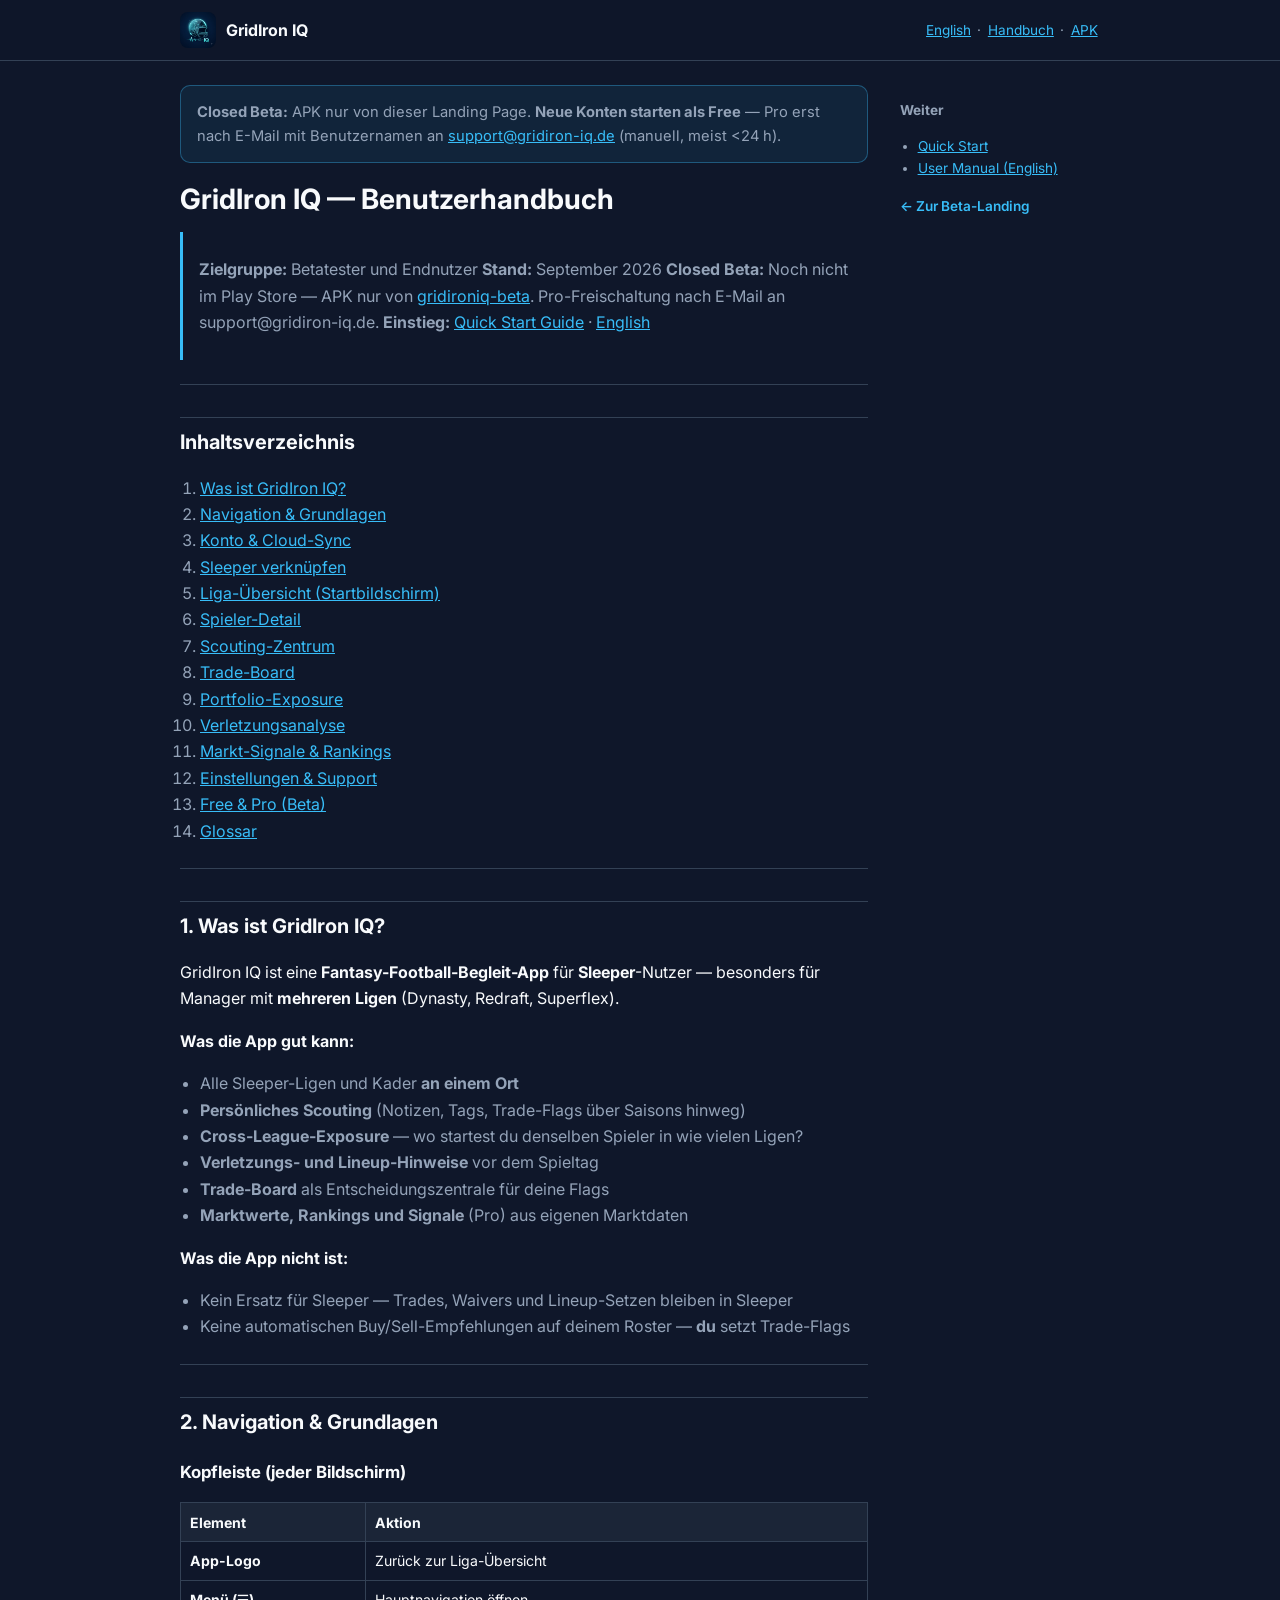
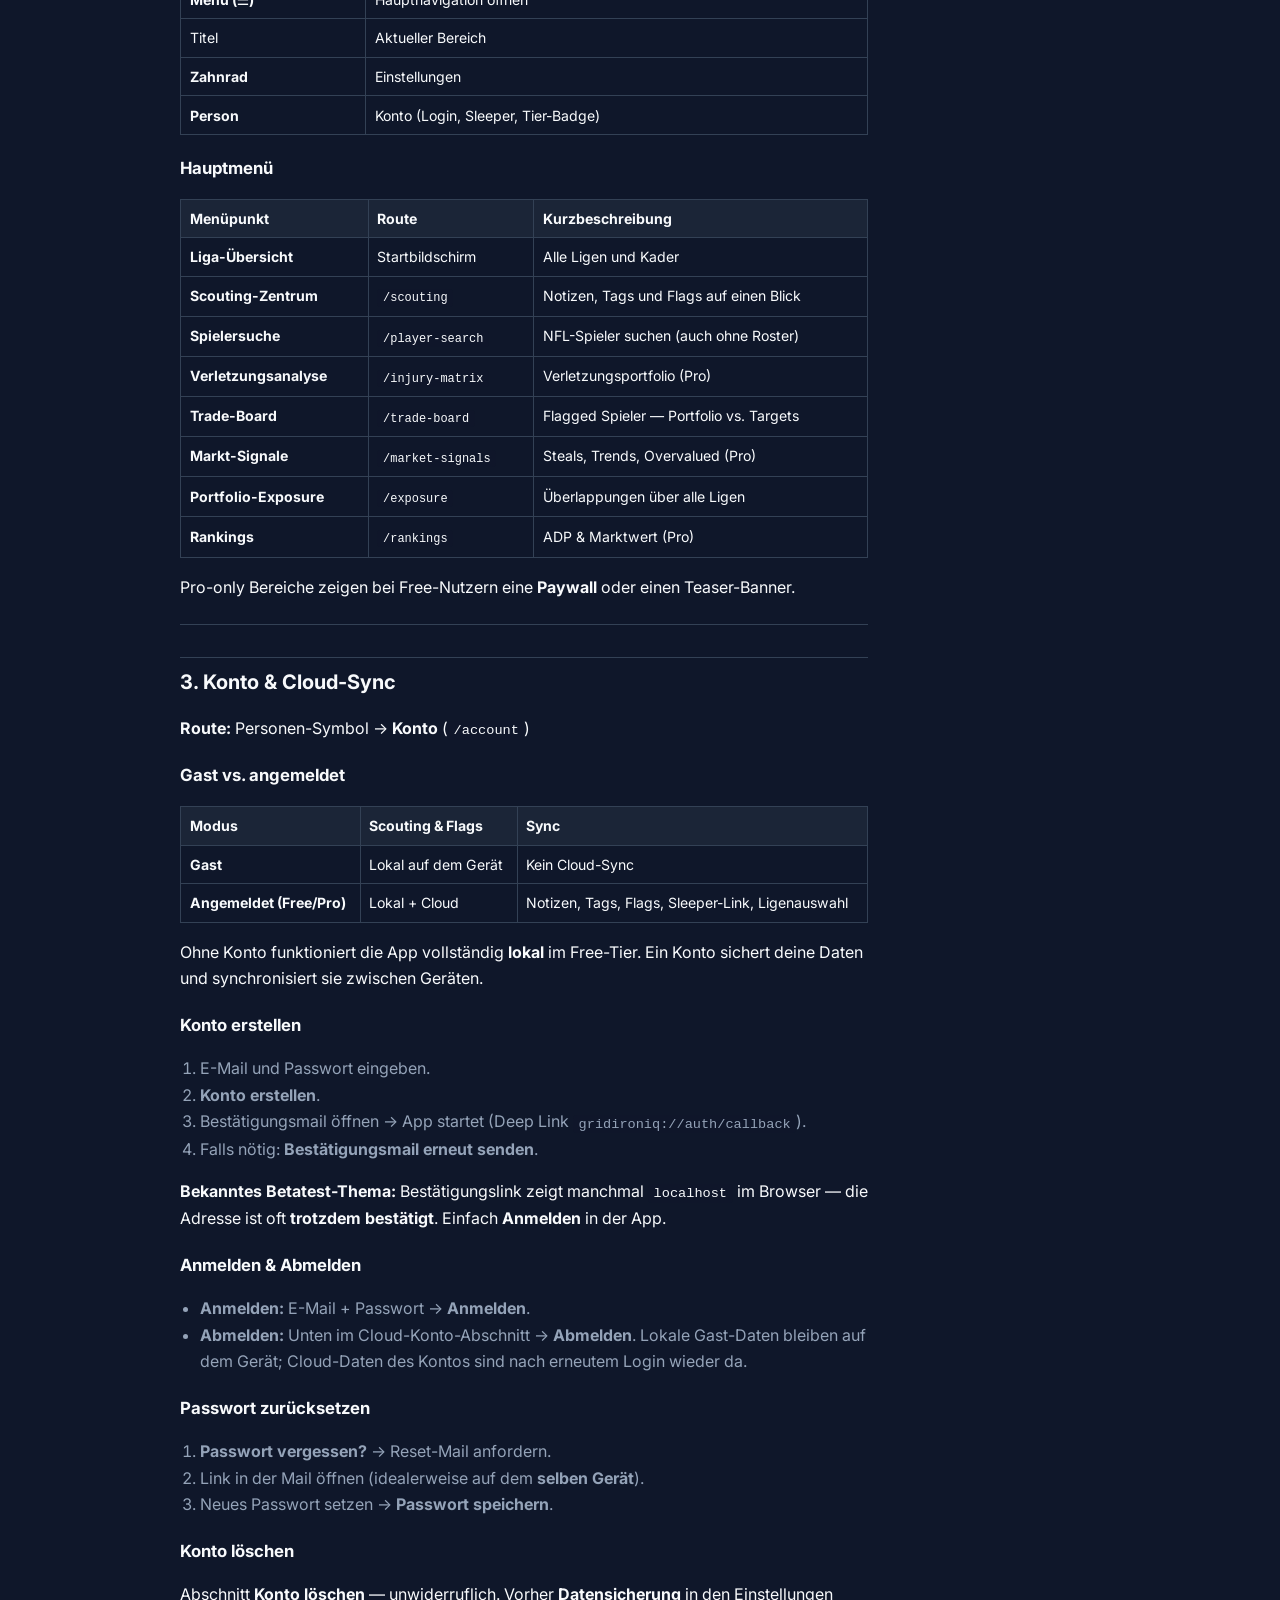
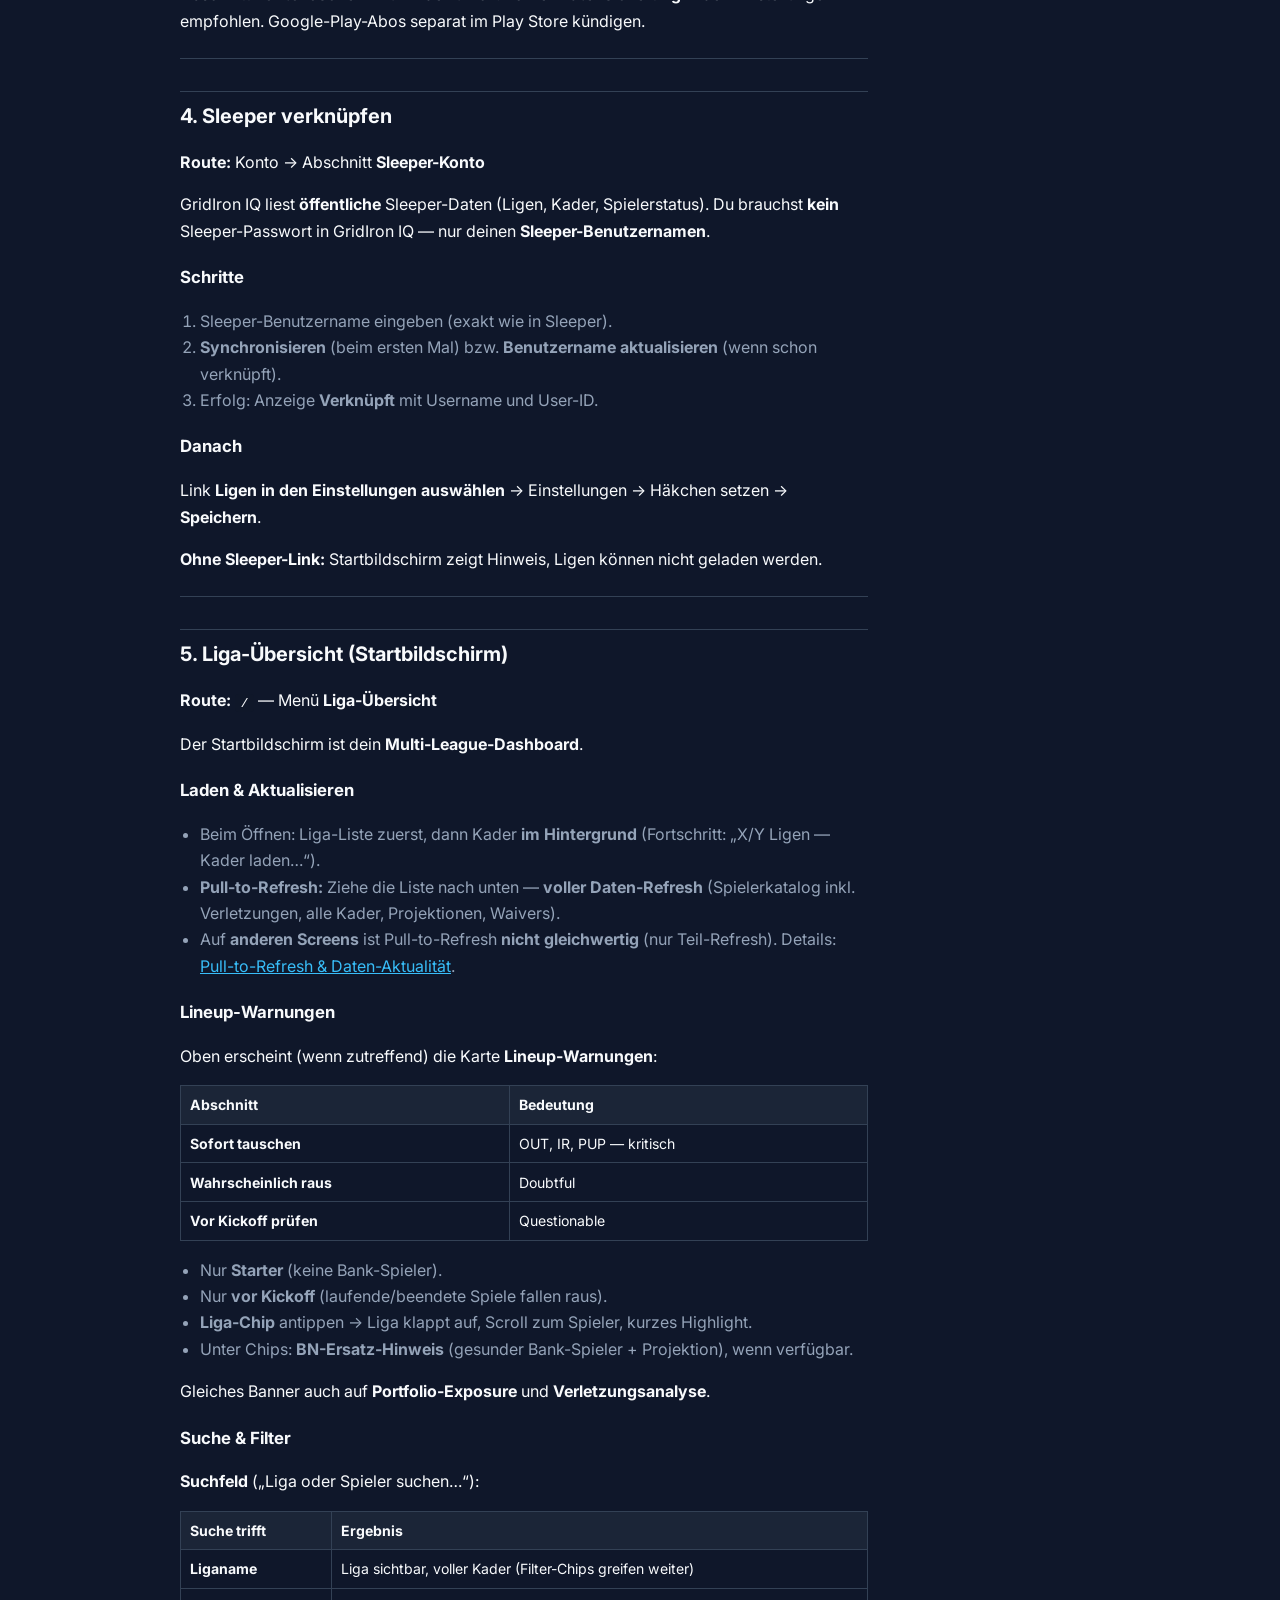
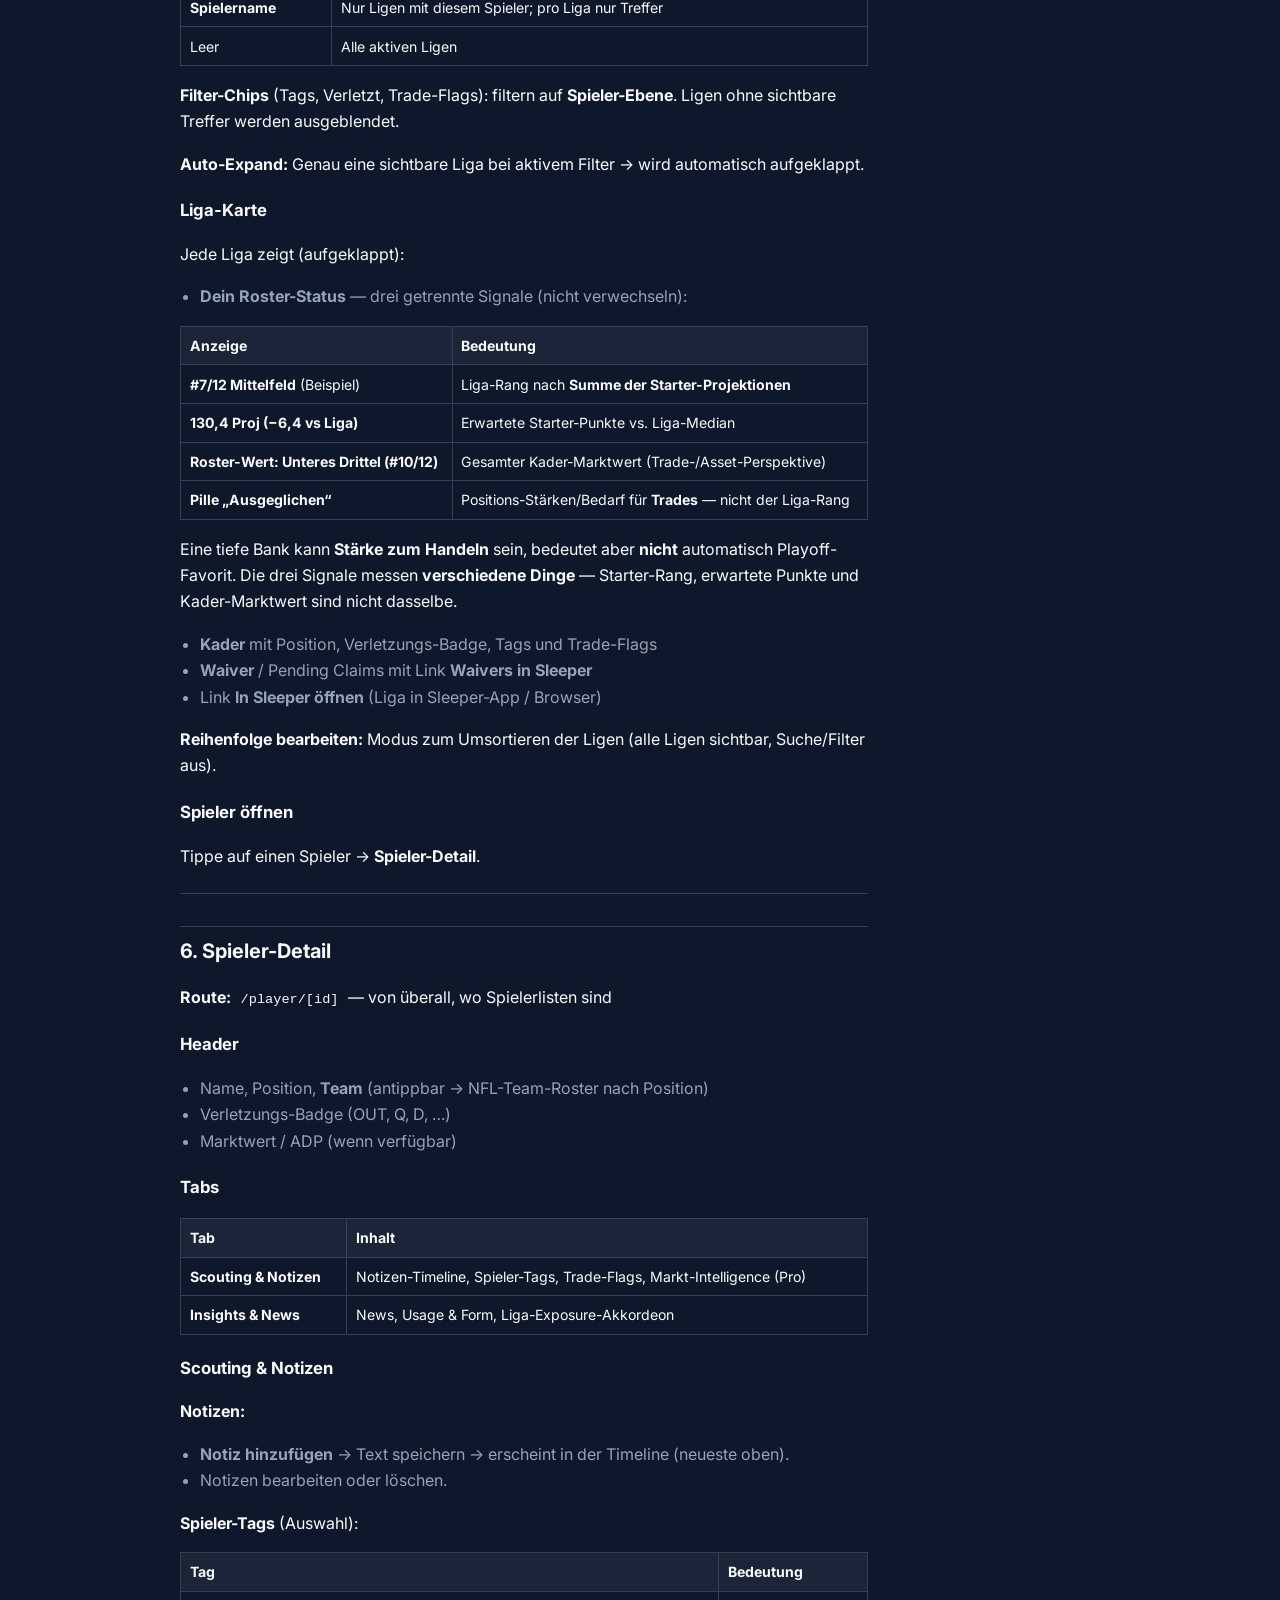
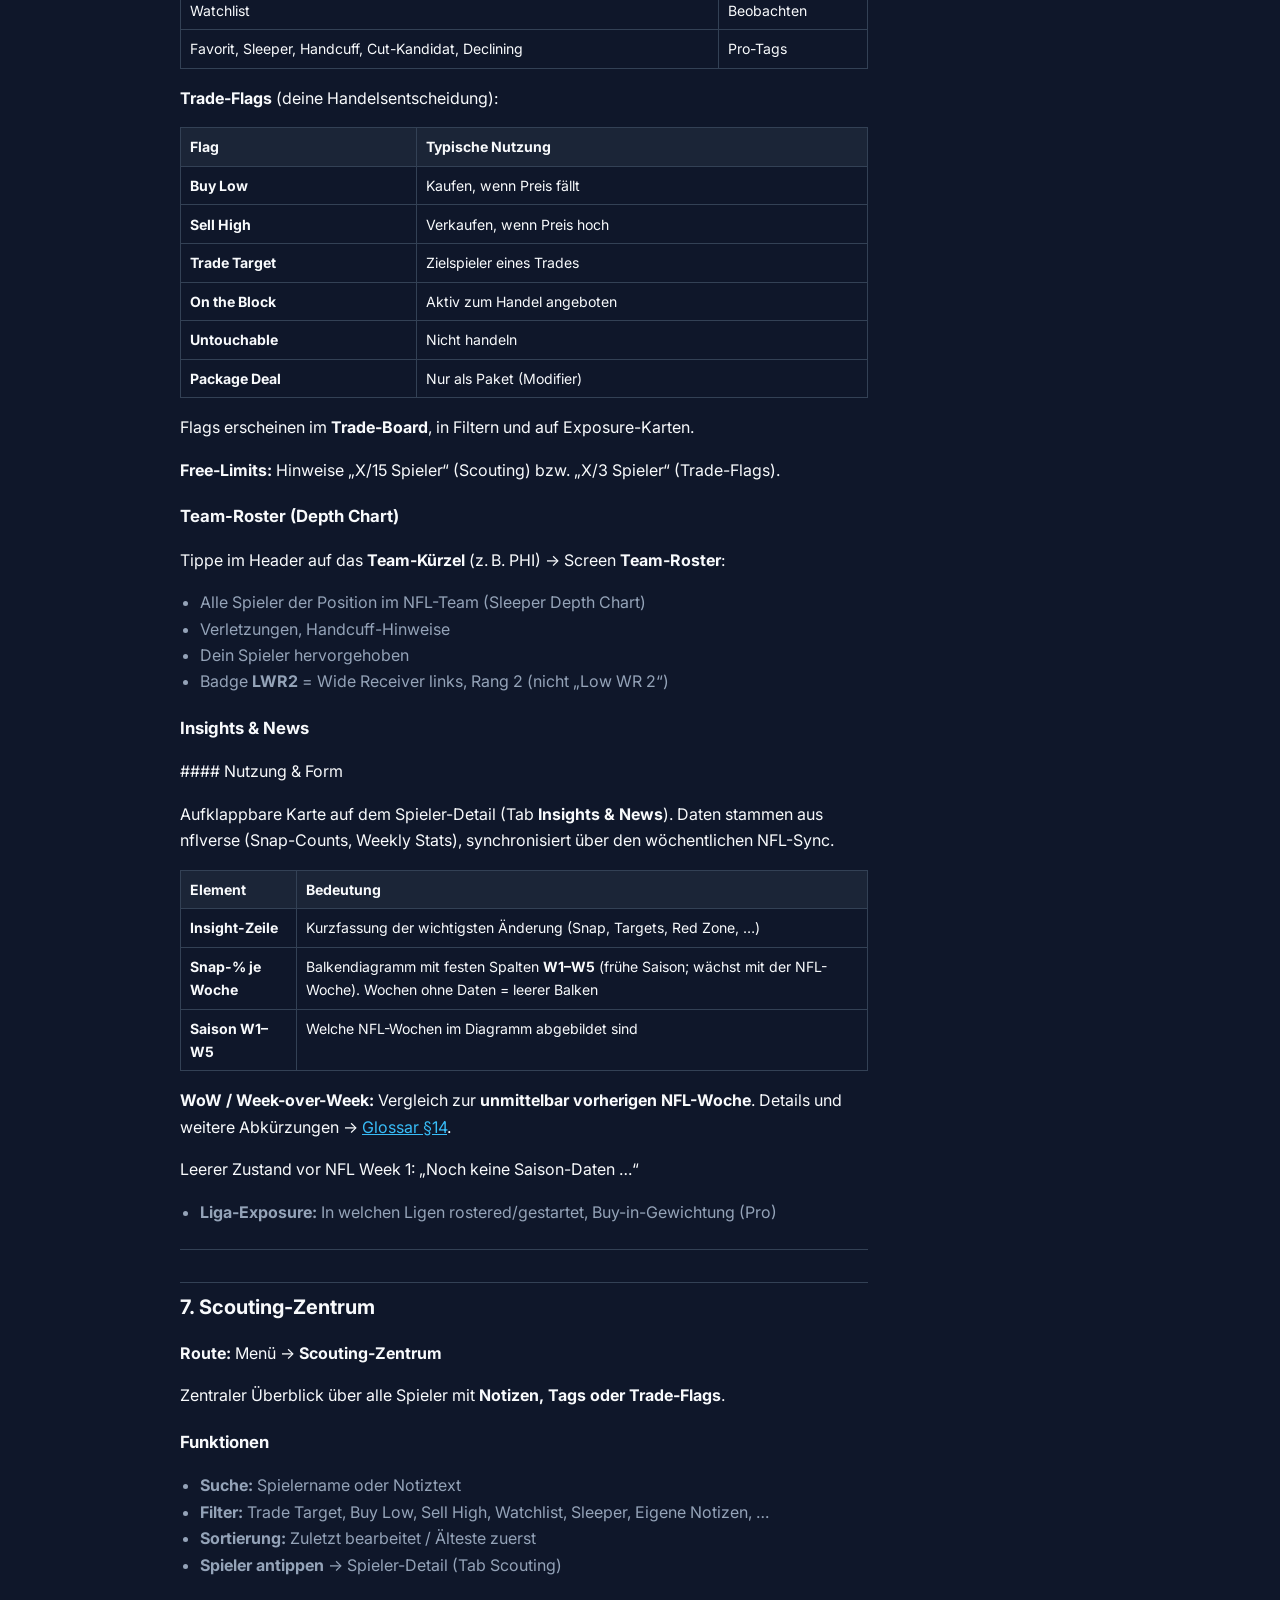
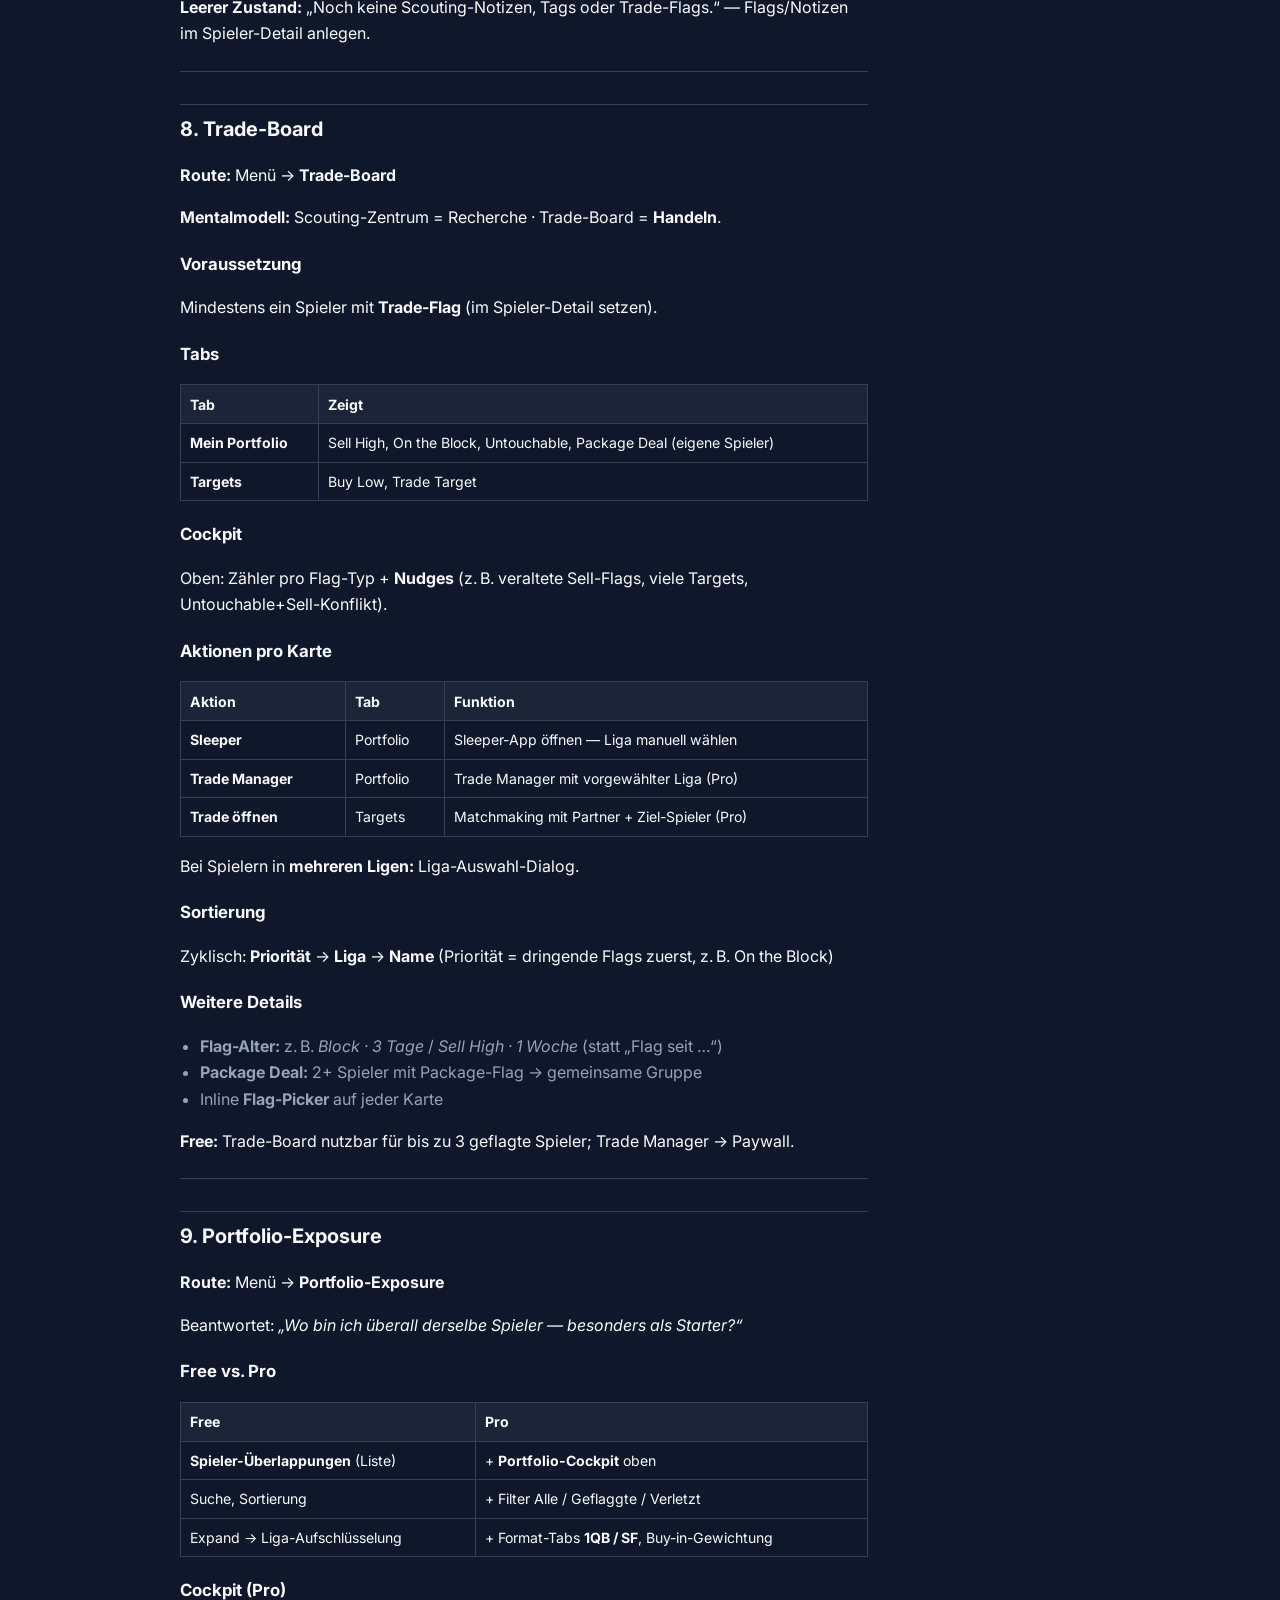
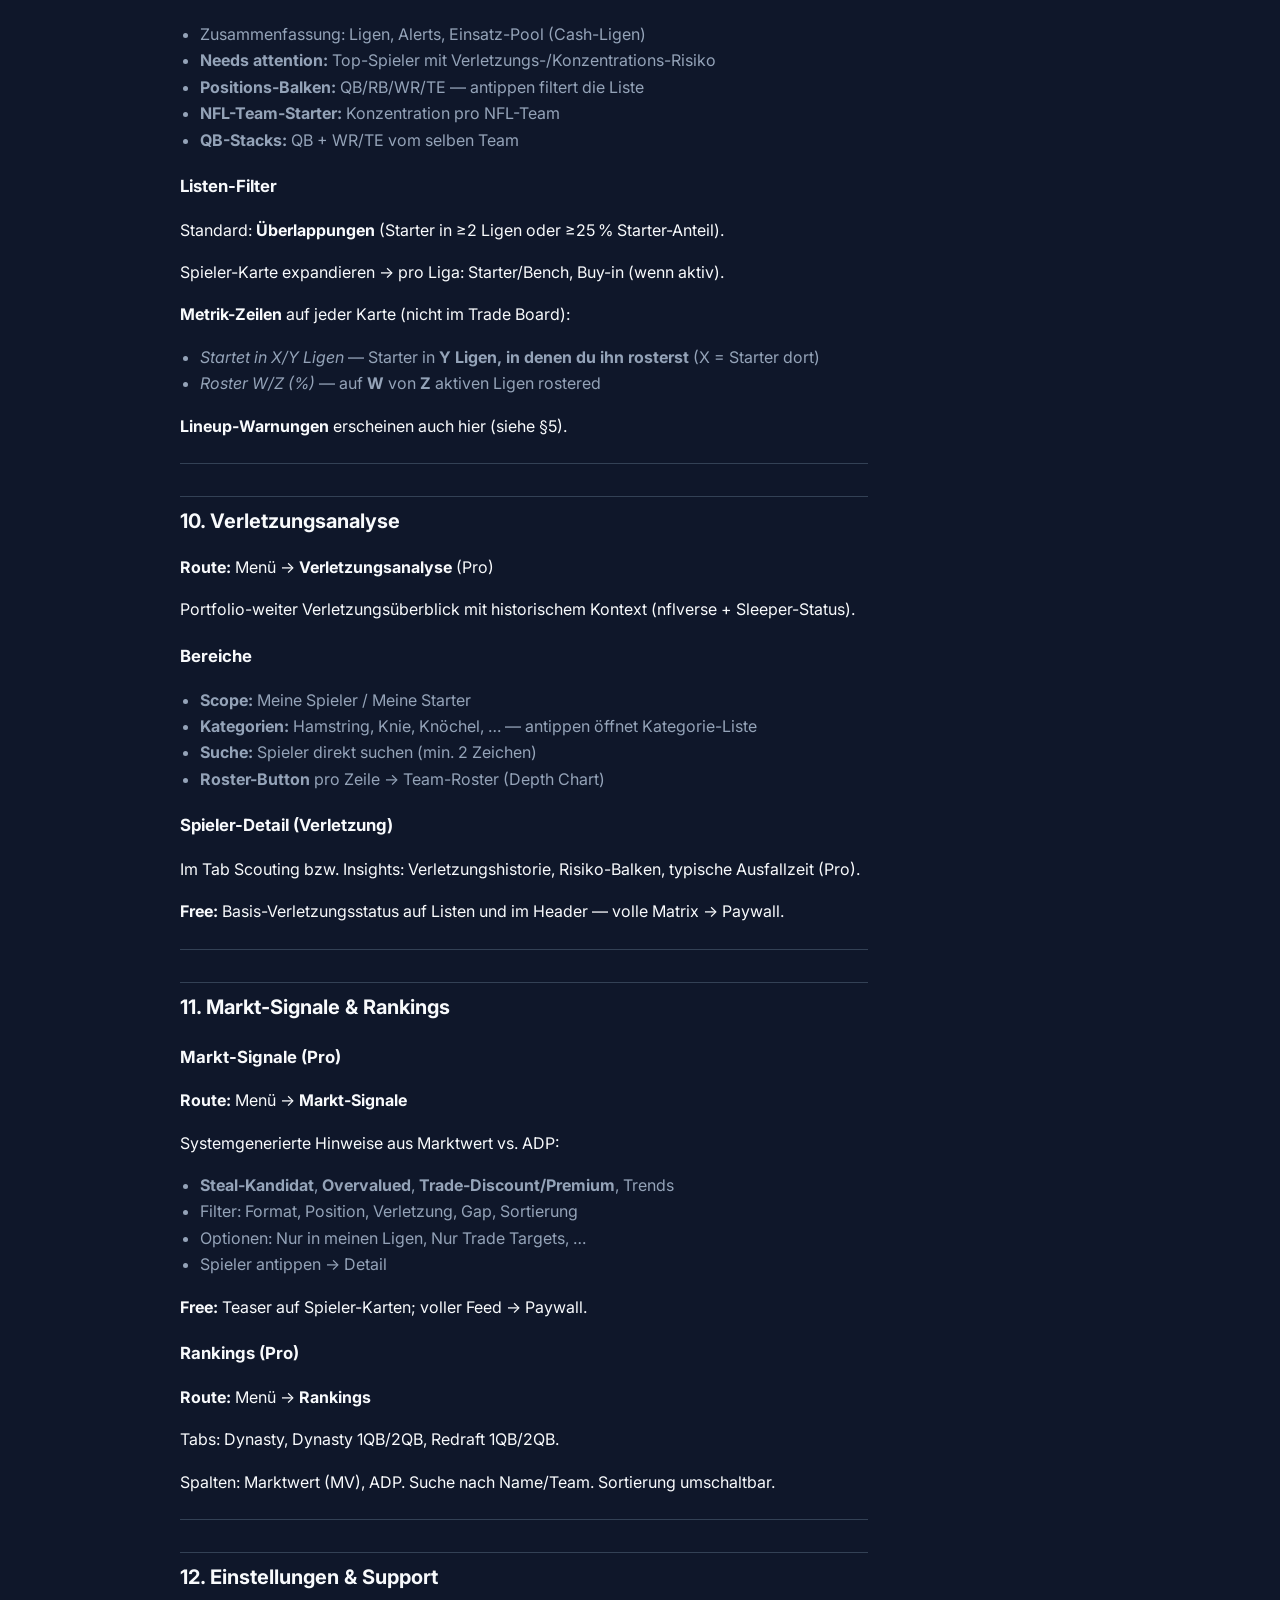
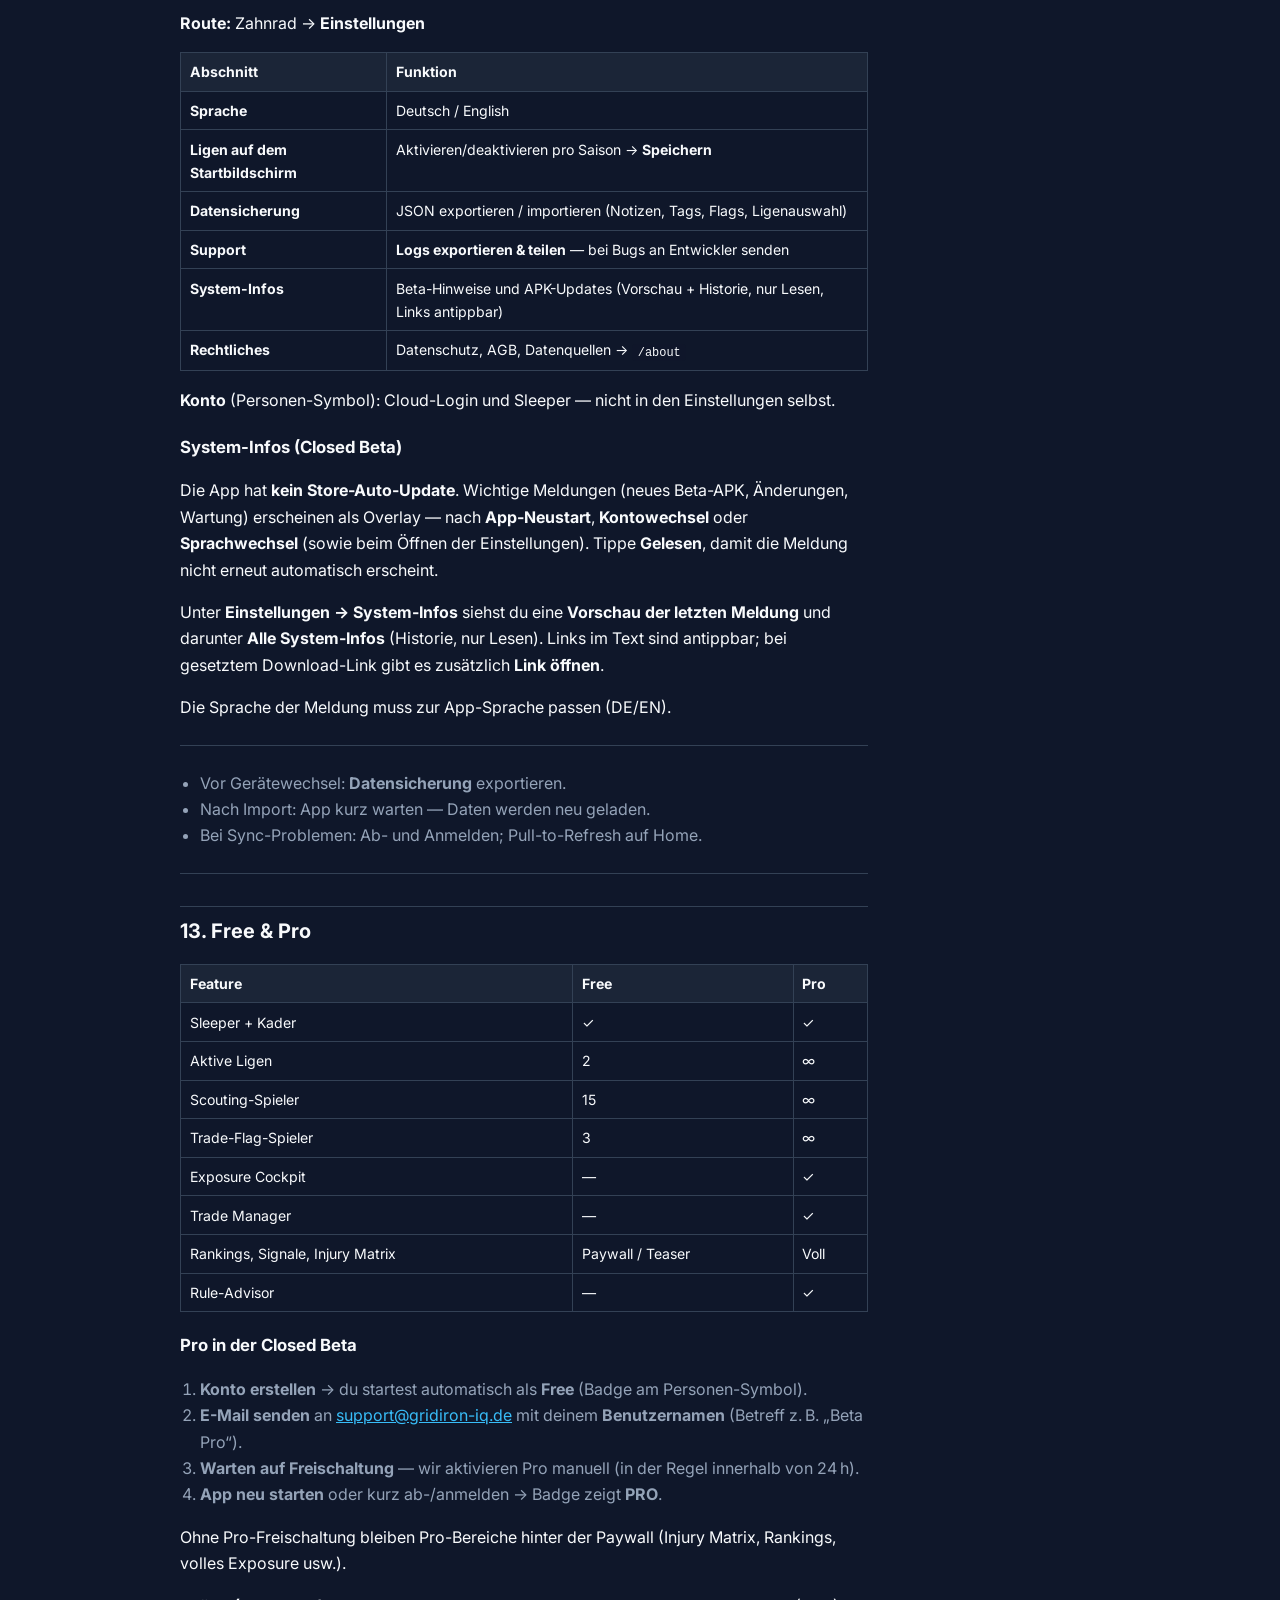
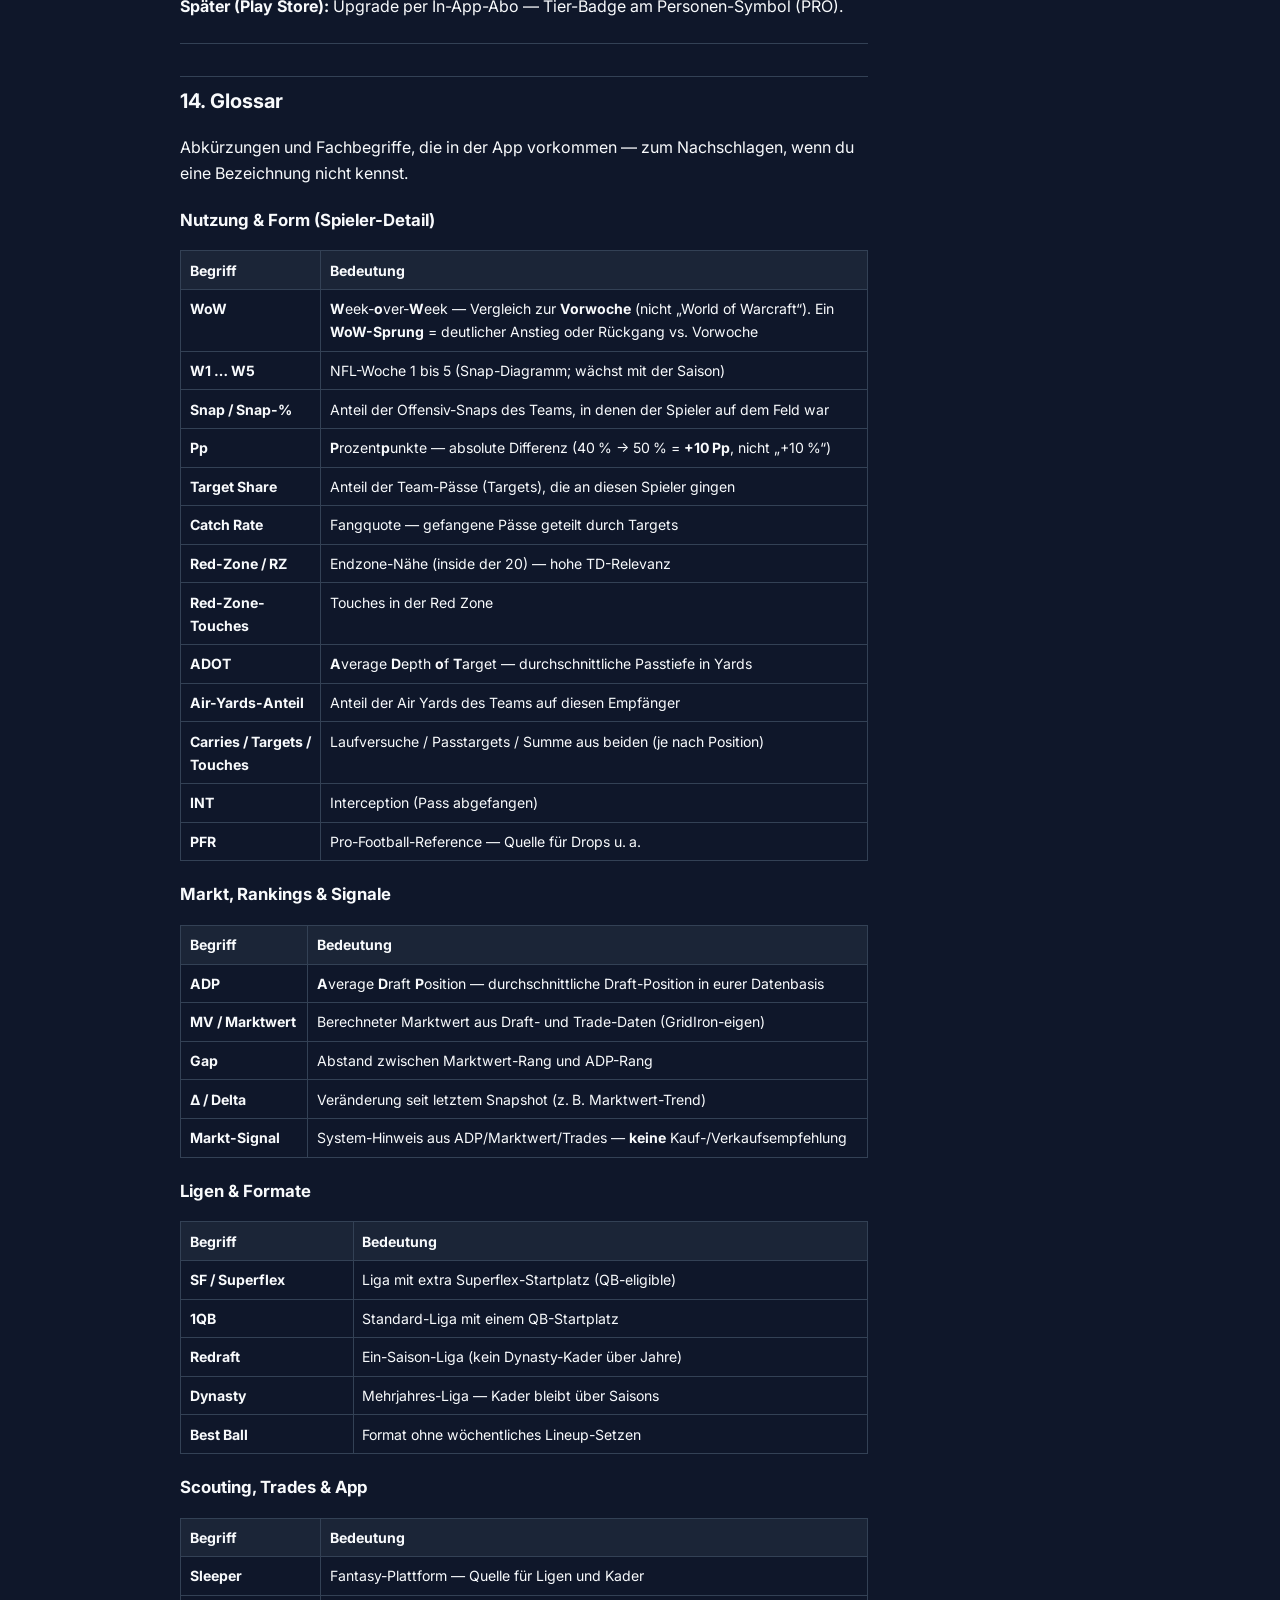
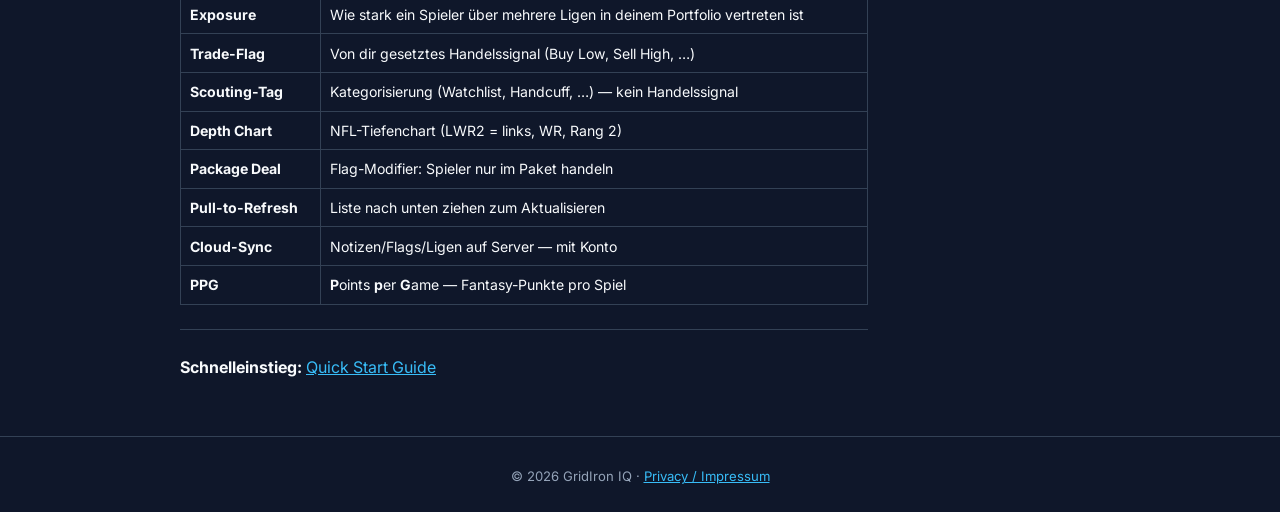
==== commit 42d8322c: "Remove KI Advisor from docs and clarify beta Pro activation. Handbooks show Free and Pro only; quick" ====
--- a/guide/manual-de.html
+++ b/guide/manual-de.html
@@ -23,7 +23,7 @@
   </header>
   <main class="doc-main">
     <article class="doc-article">
-      <p class="doc-beta"><strong>Closed Beta:</strong> GridIron IQ ist noch nicht im Play Store. APK nur von dieser Landing Page laden. Pro wird für Beta-Tester nach E-Mail an <a href="mailto:support@gridiron-iq.de">support@gridiron-iq.de</a> manuell freigeschaltet.</p>
+      <p class="doc-beta"><strong>Closed Beta:</strong> APK nur von dieser Landing Page. <strong>Neue Konten starten als Free</strong> — Pro erst nach E-Mail mit Benutzernamen an <a href="mailto:support@gridiron-iq.de">support@gridiron-iq.de</a> (manuell, meist &lt;24 h).</p>
       <h1 id="gridiron-iq-benutzerhandbuch">GridIron IQ — Benutzerhandbuch</h1>
 <blockquote><p><strong>Zielgruppe:</strong> Betatester und Endnutzer   <strong>Stand:</strong> September 2026   <strong>Closed Beta:</strong> Noch nicht im Play Store — APK nur von <a href="https://nuebelm.github.io/gridironiq-beta/">gridironiq-beta</a>. Pro-Freischaltung nach E-Mail an support@gridiron-iq.de.   <strong>Einstieg:</strong> <a href="quickstart-de.html">Quick Start Guide</a> · <a href="manual-en.html">English</a></p></blockquote>
 <hr>
@@ -41,7 +41,7 @@
 <li><a href="#10-verletzungsanalyse">Verletzungsanalyse</a></li>
 <li><a href="#11-markt-signale--rankings">Markt-Signale & Rankings</a></li>
 <li><a href="#12-einstellungen--support">Einstellungen & Support</a></li>
-<li><a href="#13-free-pro--ultimate">Free, Pro & Ultimate</a></li>
+<li><a href="#13-free--pro">Free & Pro (Beta)</a></li>
 <li><a href="#14-glossar">Glossar</a></li>
 </ol>
 <hr>
@@ -291,10 +291,17 @@
 <li>Bei Sync-Problemen: Ab- und Anmelden; Pull-to-Refresh auf Home.</li>
 </ul>
 <hr>
-<h2 id="13-free-pro--ultimate">13. Free, Pro & Ultimate</h2>
-<table><thead><tr><th>Feature</th><th>Free</th><th>Pro</th><th>Ultimate</th></tr></thead><tbody><tr><td>Sleeper + Kader</td><td>✓</td><td>✓</td><td>✓</td></tr><tr><td>Aktive Ligen</td><td>2</td><td>∞</td><td>∞</td></tr><tr><td>Scouting-Spieler</td><td>15</td><td>∞</td><td>∞</td></tr><tr><td>Trade-Flag-Spieler</td><td>3</td><td>∞</td><td>∞</td></tr><tr><td>Exposure Cockpit</td><td>—</td><td>✓</td><td>✓</td></tr><tr><td>Trade Manager</td><td>—</td><td>✓</td><td>✓</td></tr><tr><td>Rankings, Signale, Injury Matrix</td><td>Paywall</td><td>✓</td><td>✓</td></tr><tr><td>Rule-Advisor</td><td>—</td><td>✓</td><td>✓</td></tr><tr><td><strong>KI-Advisor</strong></td><td>—</td><td>—</td><td>✓ (Credits)</td></tr></tbody></table>
-<p><strong>Ultimate</strong> = Pro + monatliche AI-Credits für LLM-gestützte Analysen.</p>
-<p>Upgrade erfolgt über In-App-Abo (Google Play) — nach Freischaltung Tier-Badge am Personen-Symbol (PRO / Krone).</p>
+<h2 id="13-free--pro">13. Free & Pro</h2>
+<table><thead><tr><th>Feature</th><th>Free</th><th>Pro</th></tr></thead><tbody><tr><td>Sleeper + Kader</td><td>✓</td><td>✓</td></tr><tr><td>Aktive Ligen</td><td>2</td><td>∞</td></tr><tr><td>Scouting-Spieler</td><td>15</td><td>∞</td></tr><tr><td>Trade-Flag-Spieler</td><td>3</td><td>∞</td></tr><tr><td>Exposure Cockpit</td><td>—</td><td>✓</td></tr><tr><td>Trade Manager</td><td>—</td><td>✓</td></tr><tr><td>Rankings, Signale, Injury Matrix</td><td>Paywall / Teaser</td><td>Voll</td></tr><tr><td>Rule-Advisor</td><td>—</td><td>✓</td></tr></tbody></table>
+<h3 id="pro-in-der-closed-beta">Pro in der Closed Beta</h3>
+<ol>
+<li><strong>Konto erstellen</strong> → du startest automatisch als <strong>Free</strong> (Badge am Personen-Symbol).</li>
+<li><strong>E-Mail senden</strong> an <a href="mailto:support@gridiron-iq.de">support@gridiron-iq.de</a> mit deinem <strong>Benutzernamen</strong> (Betreff z. B. „Beta Pro“).</li>
+<li><strong>Warten auf Freischaltung</strong> — wir aktivieren Pro manuell (in der Regel innerhalb von 24 h).</li>
+<li><strong>App neu starten</strong> oder kurz ab-/anmelden → Badge zeigt <strong>PRO</strong>.</li>
+</ol>
+<p>Ohne Pro-Freischaltung bleiben Pro-Bereiche hinter der Paywall (Injury Matrix, Rankings, volles Exposure usw.).</p>
+<p><strong>Später (Play Store):</strong> Upgrade per In-App-Abo — Tier-Badge am Personen-Symbol (PRO).</p>
 <hr>
 <h2 id="14-glossar">14. Glossar</h2>
 <p>Abkürzungen und Fachbegriffe, die in der App vorkommen — zum Nachschlagen, wenn du eine Bezeichnung nicht kennst.</p>
